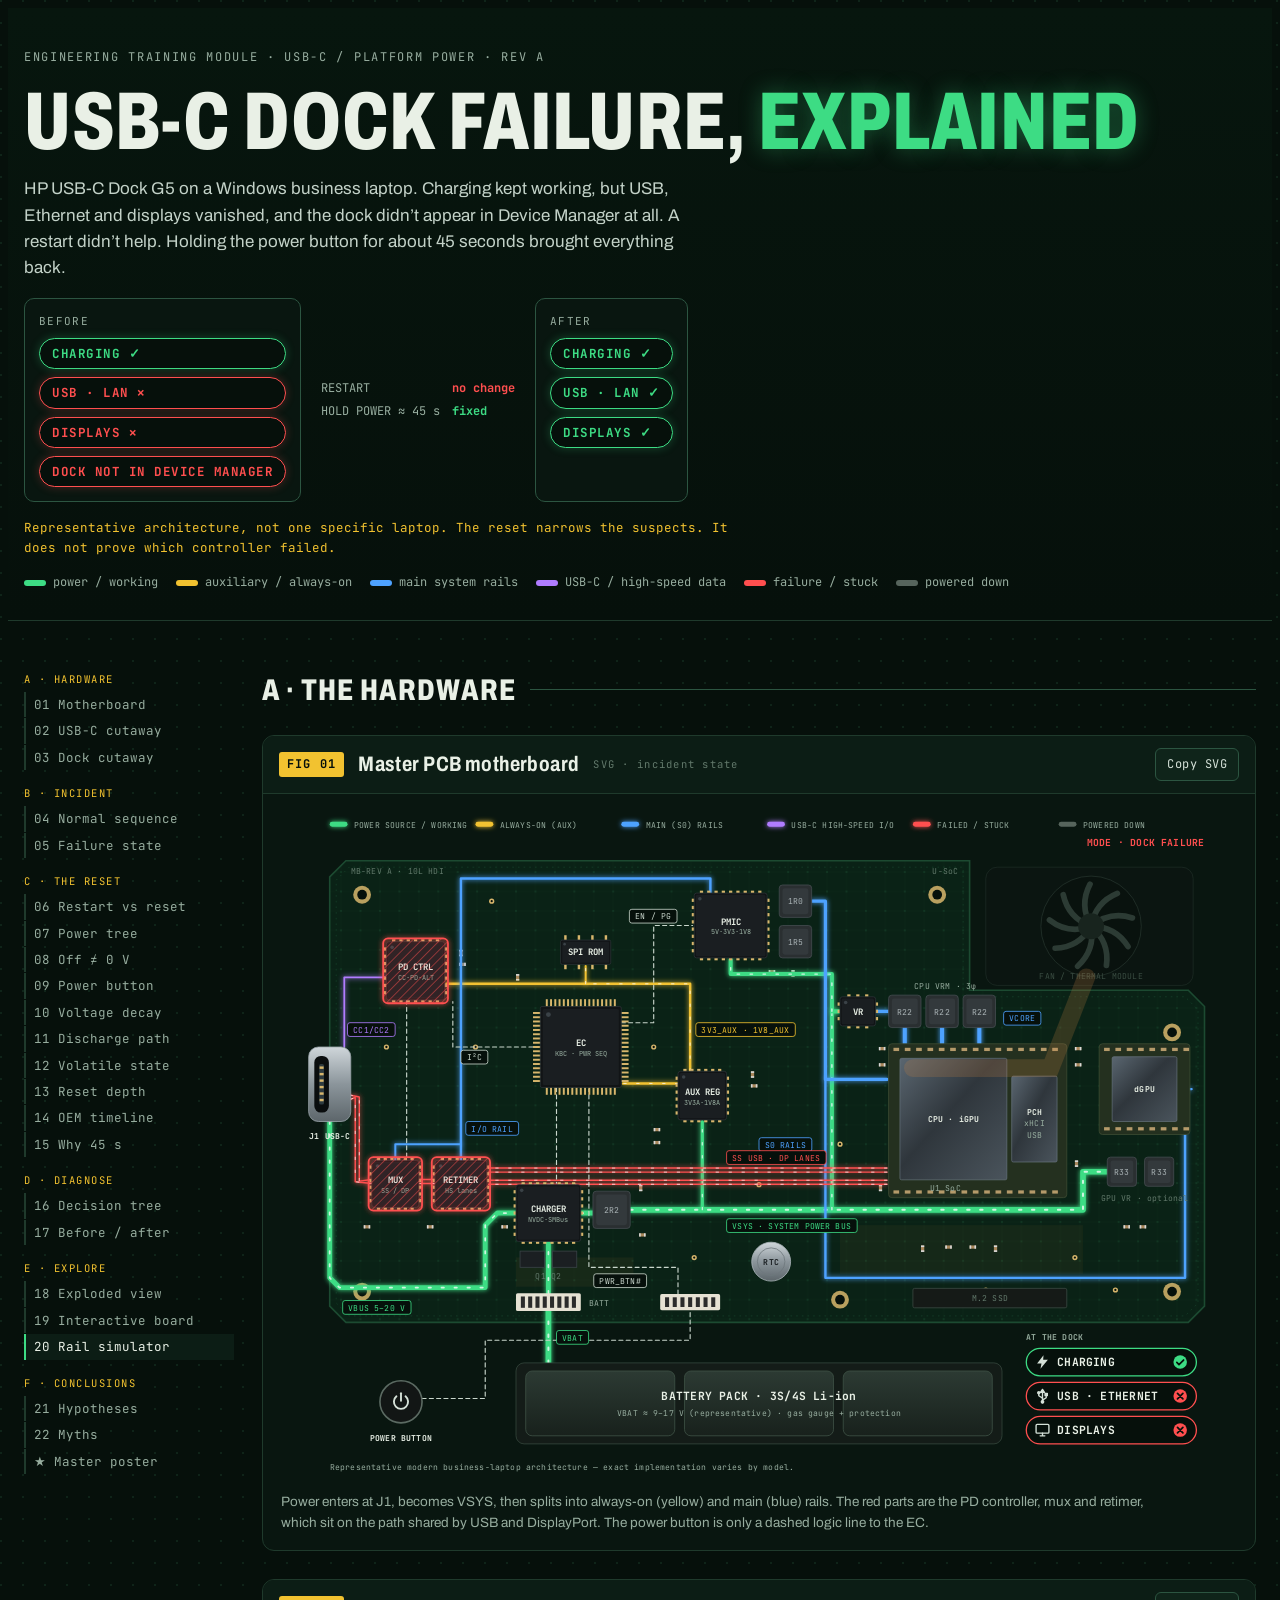
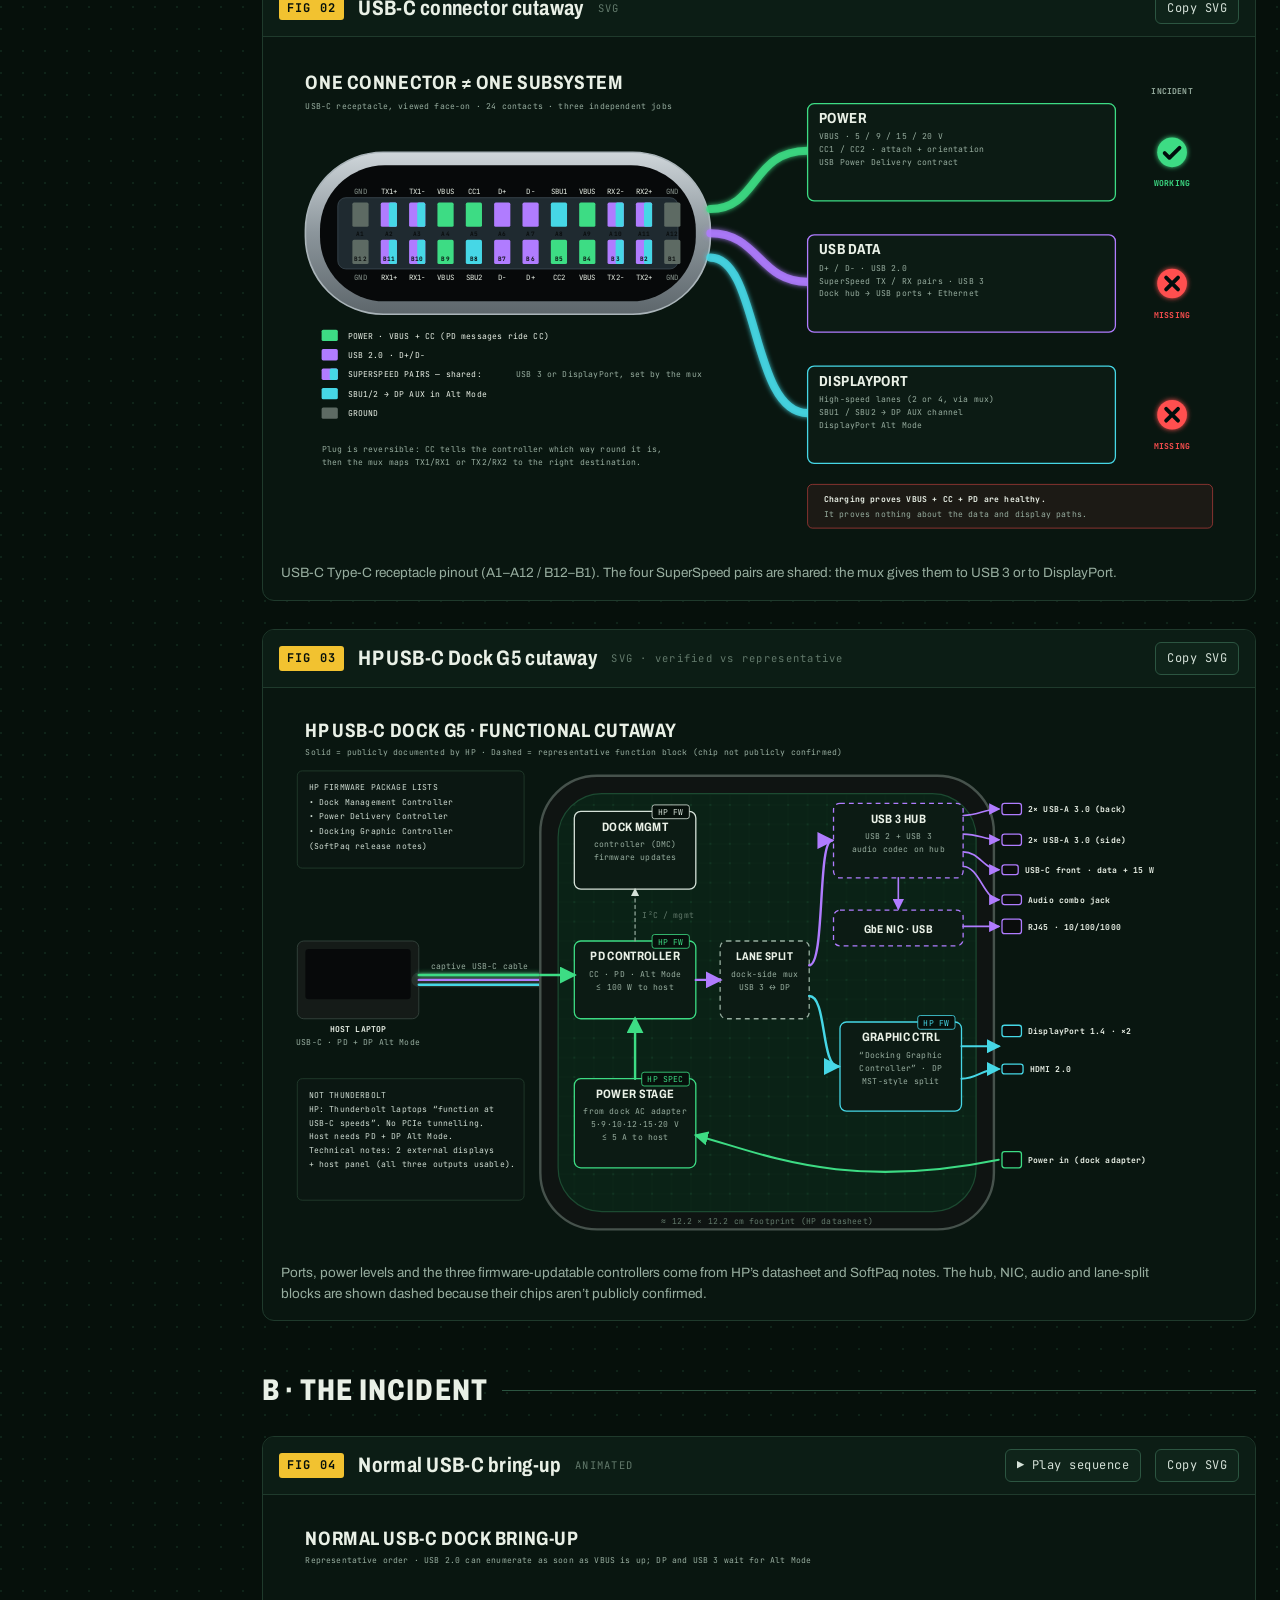
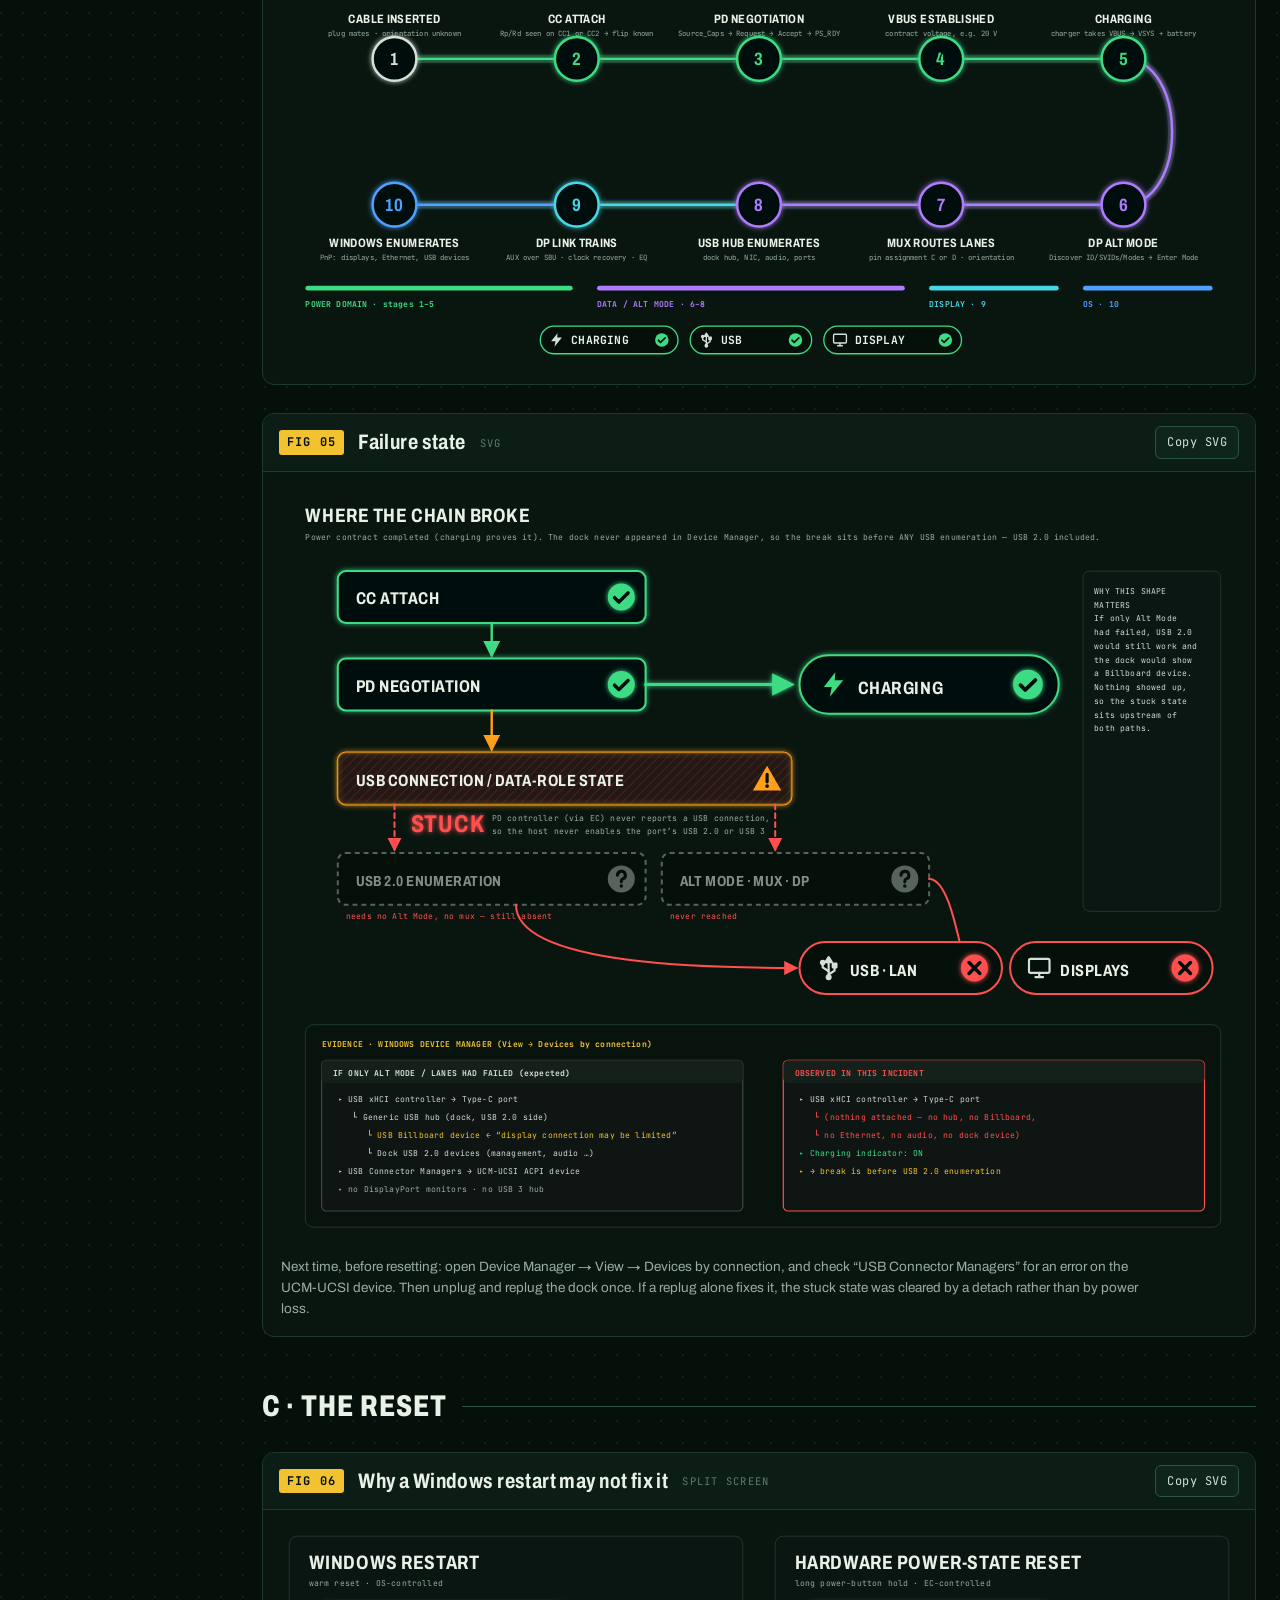
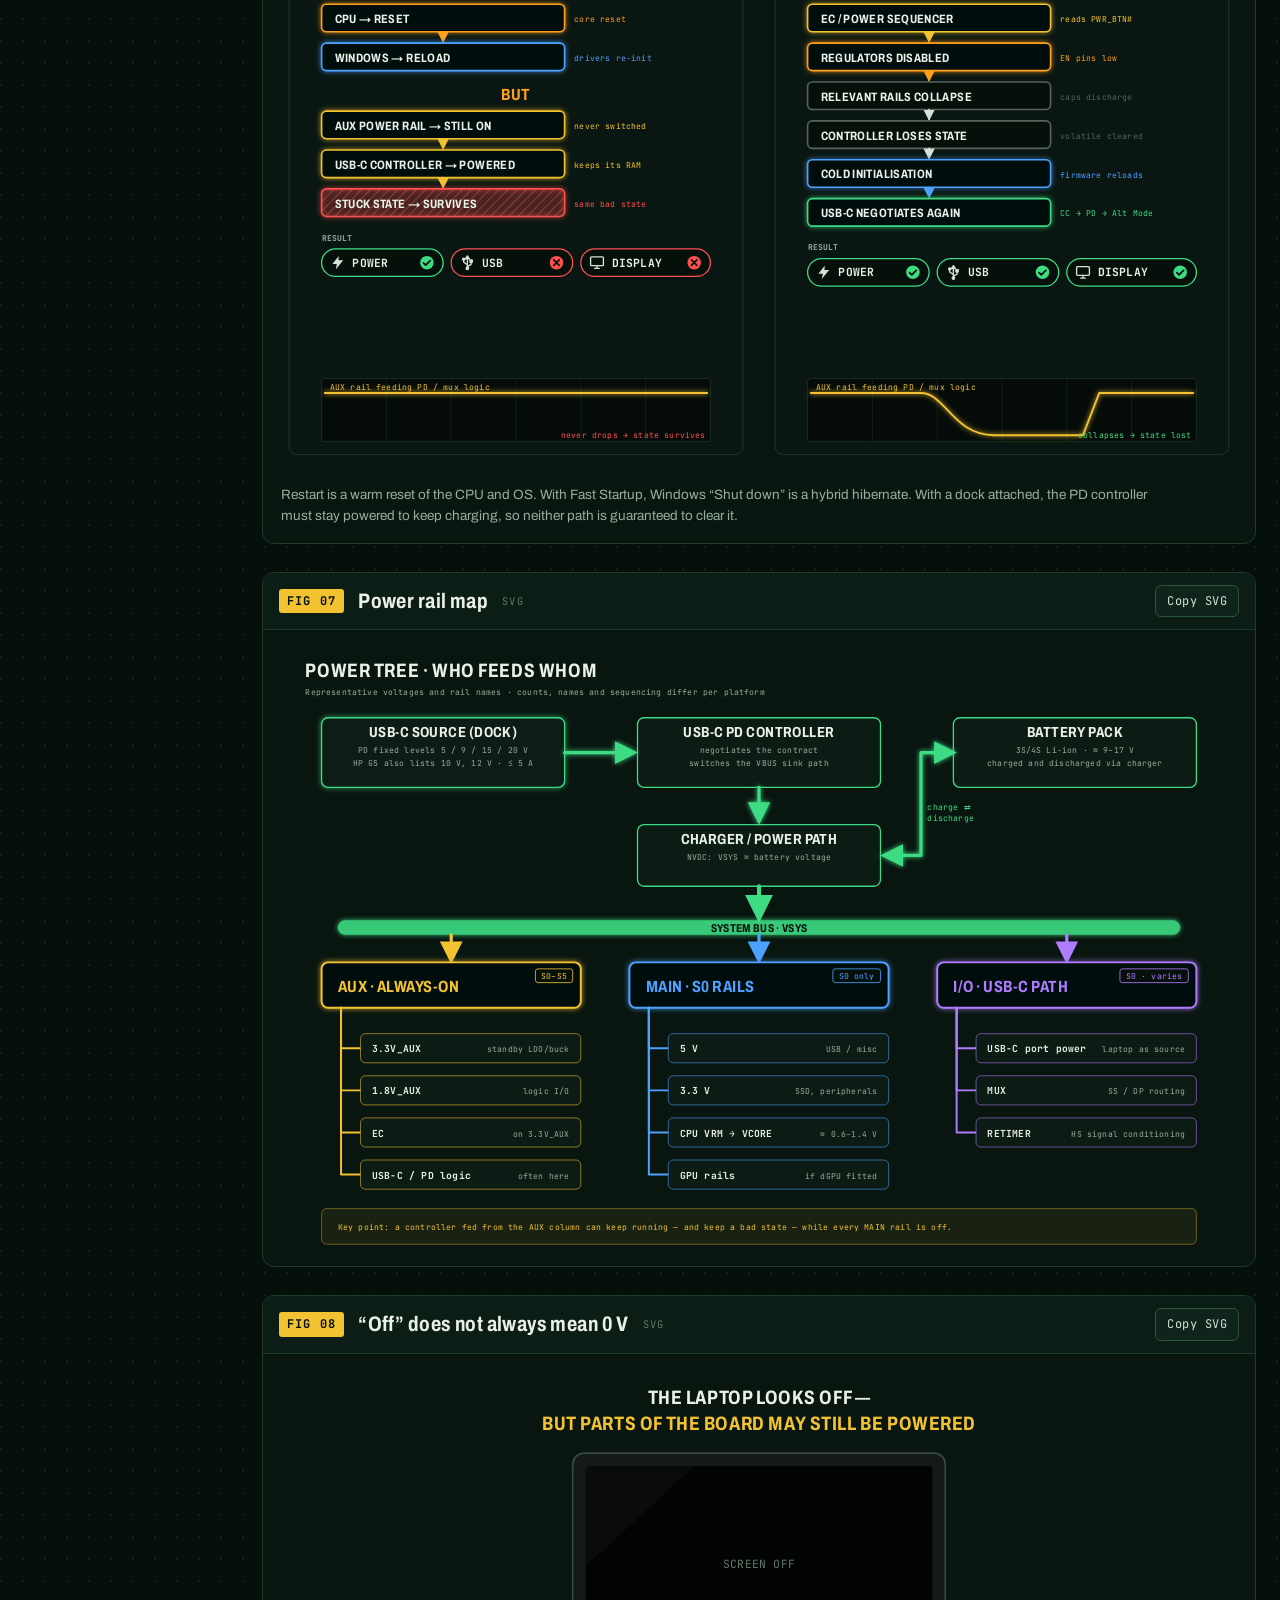
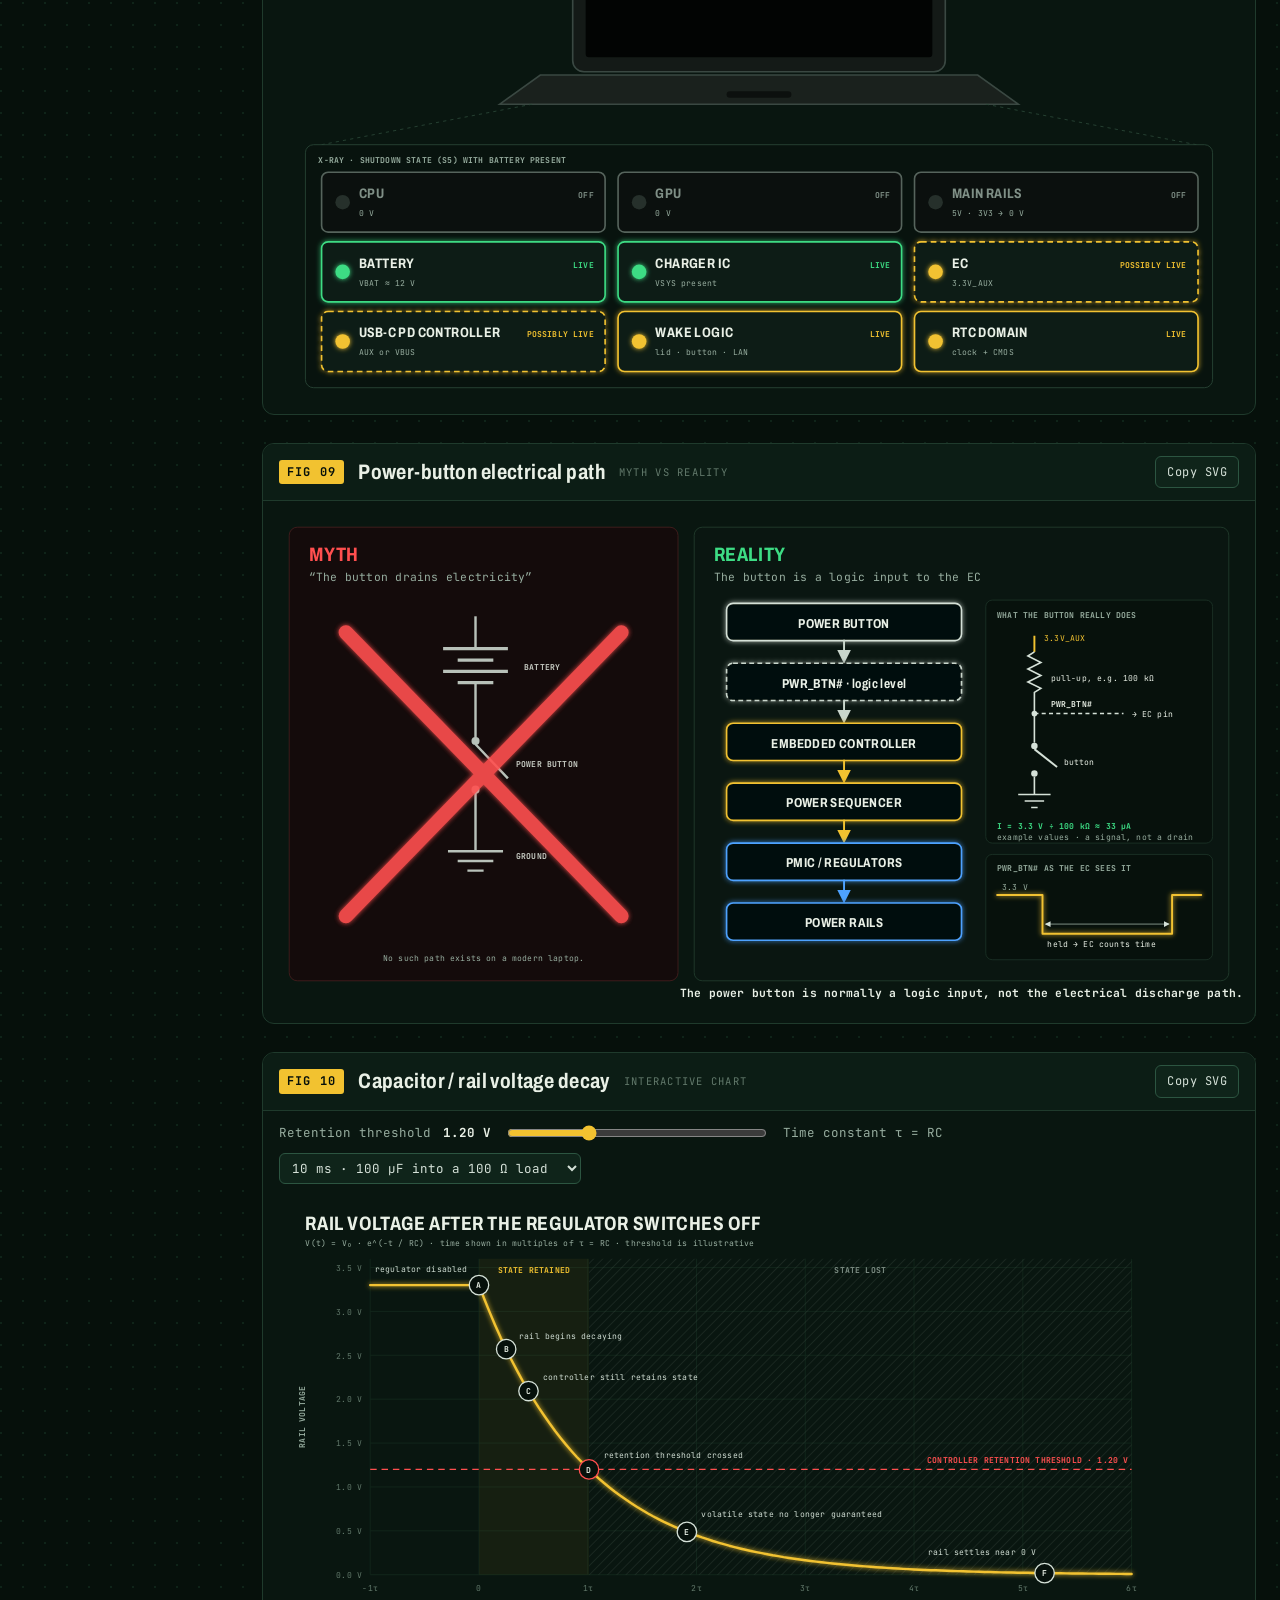
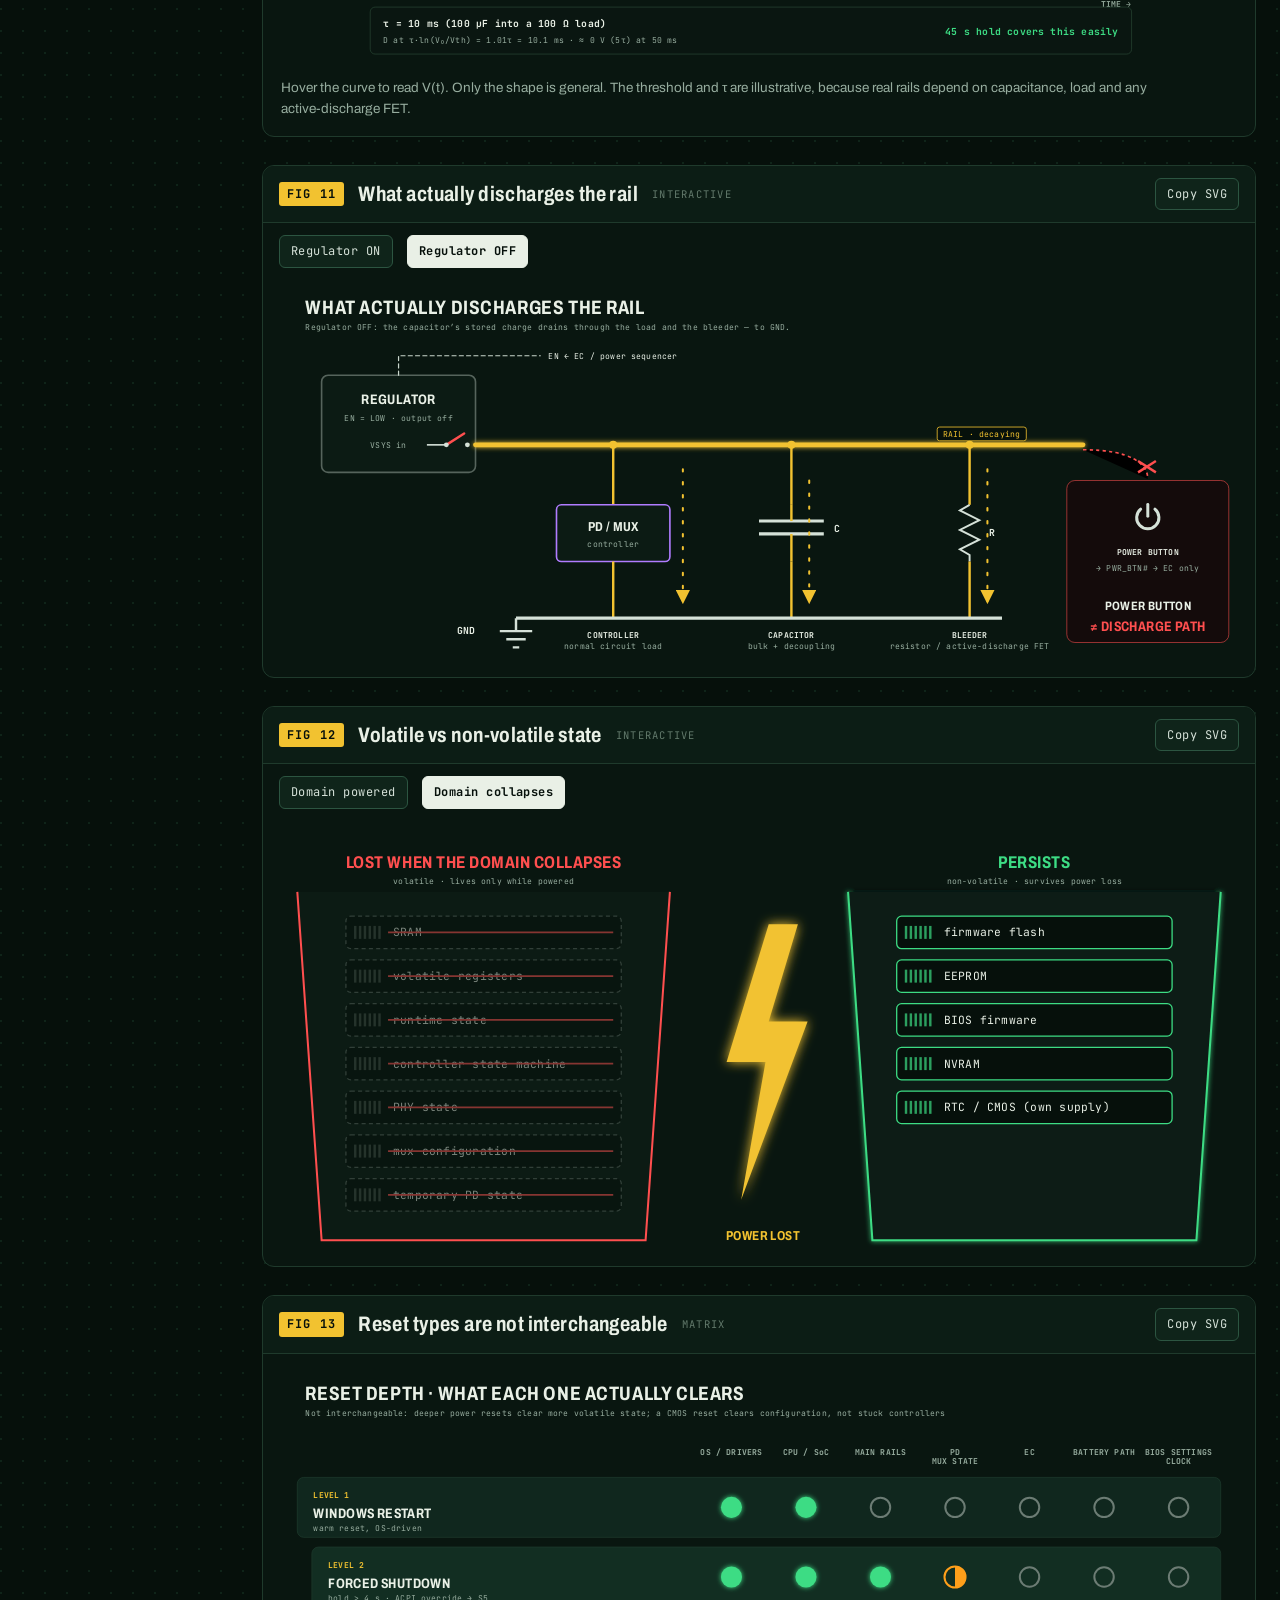
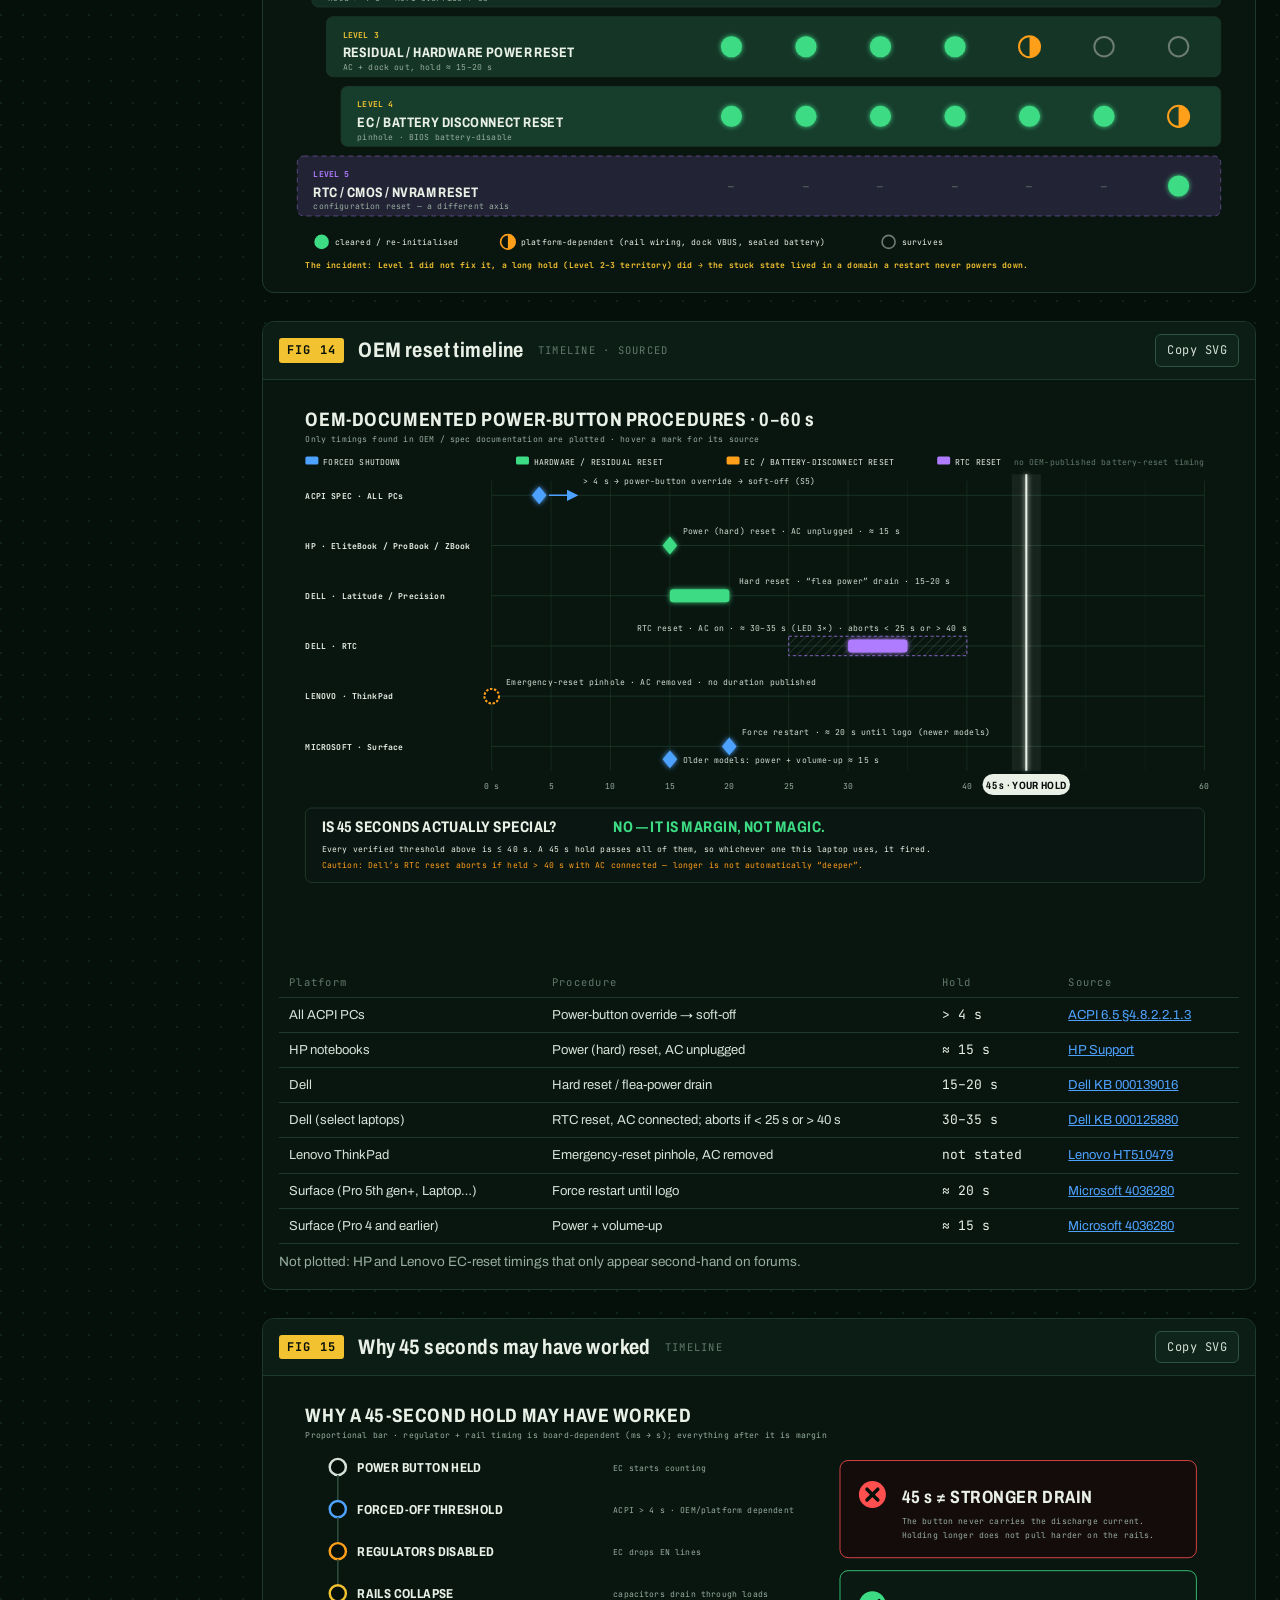
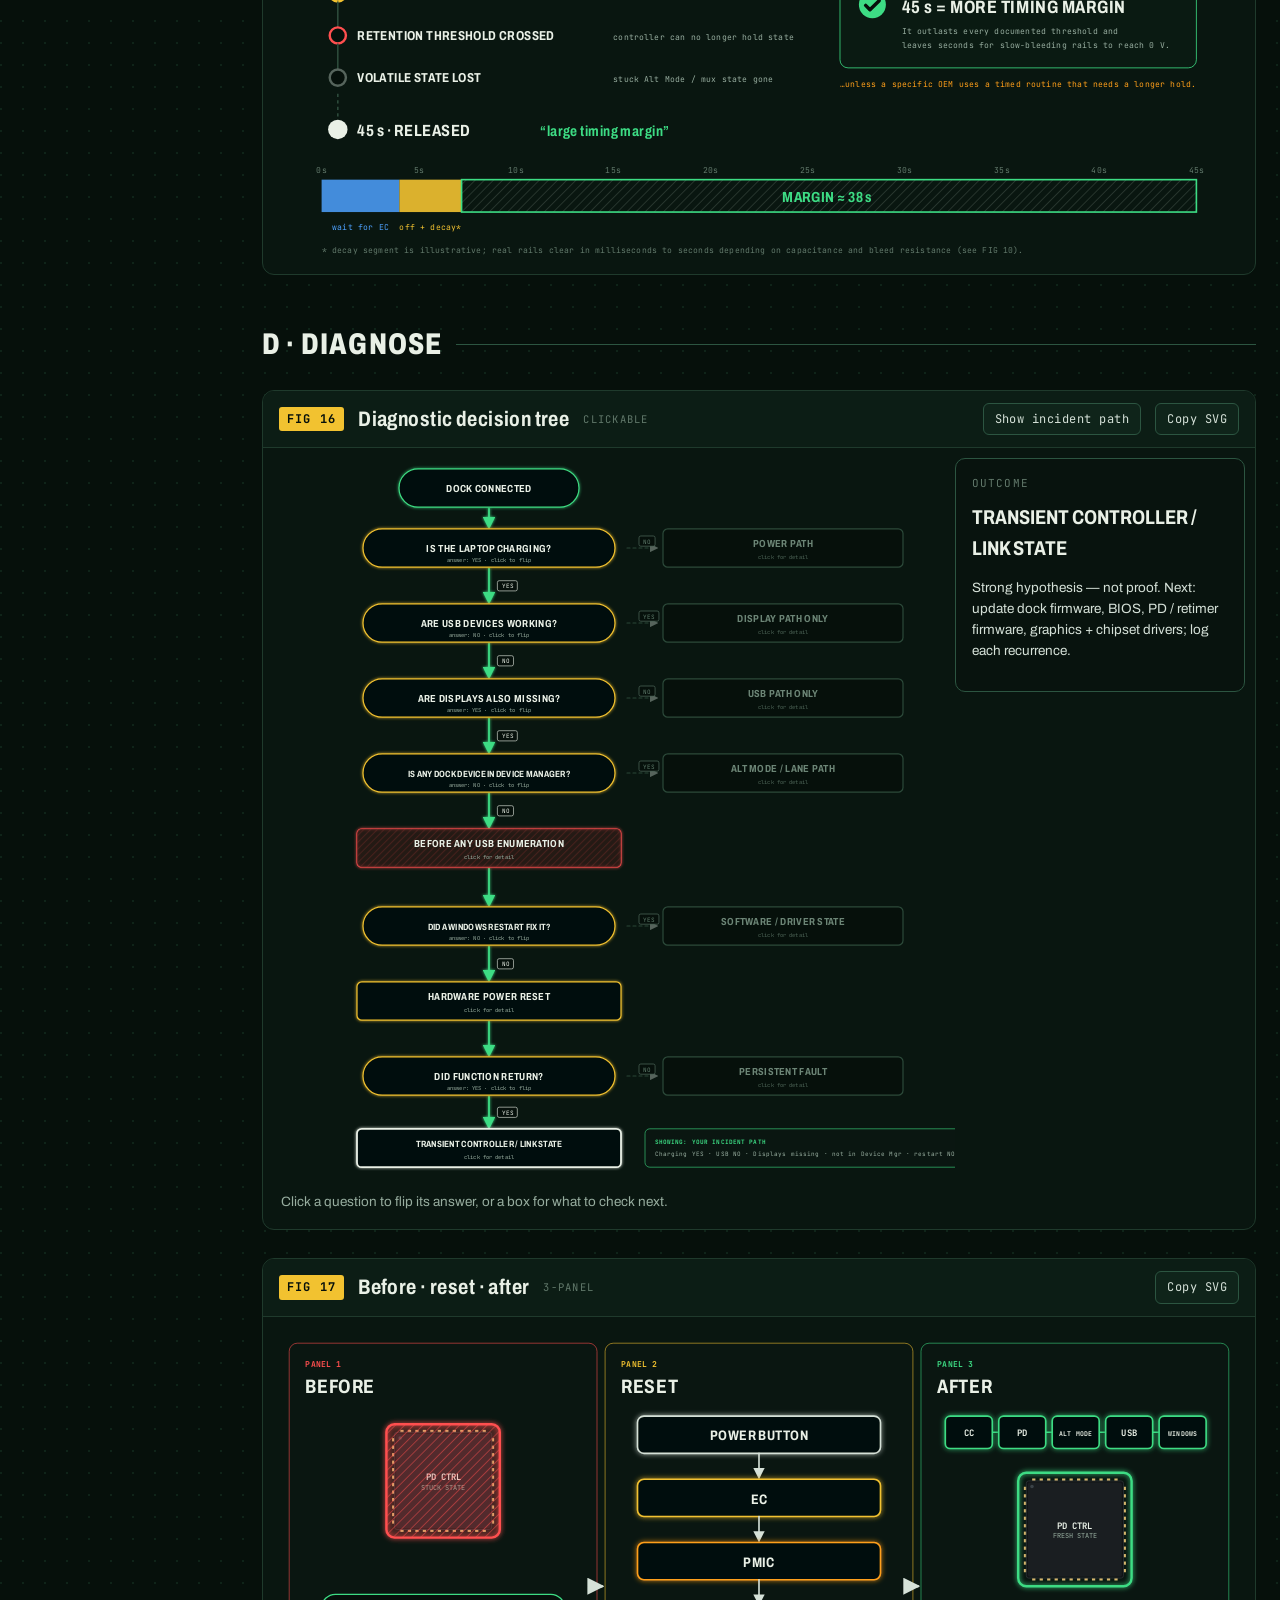
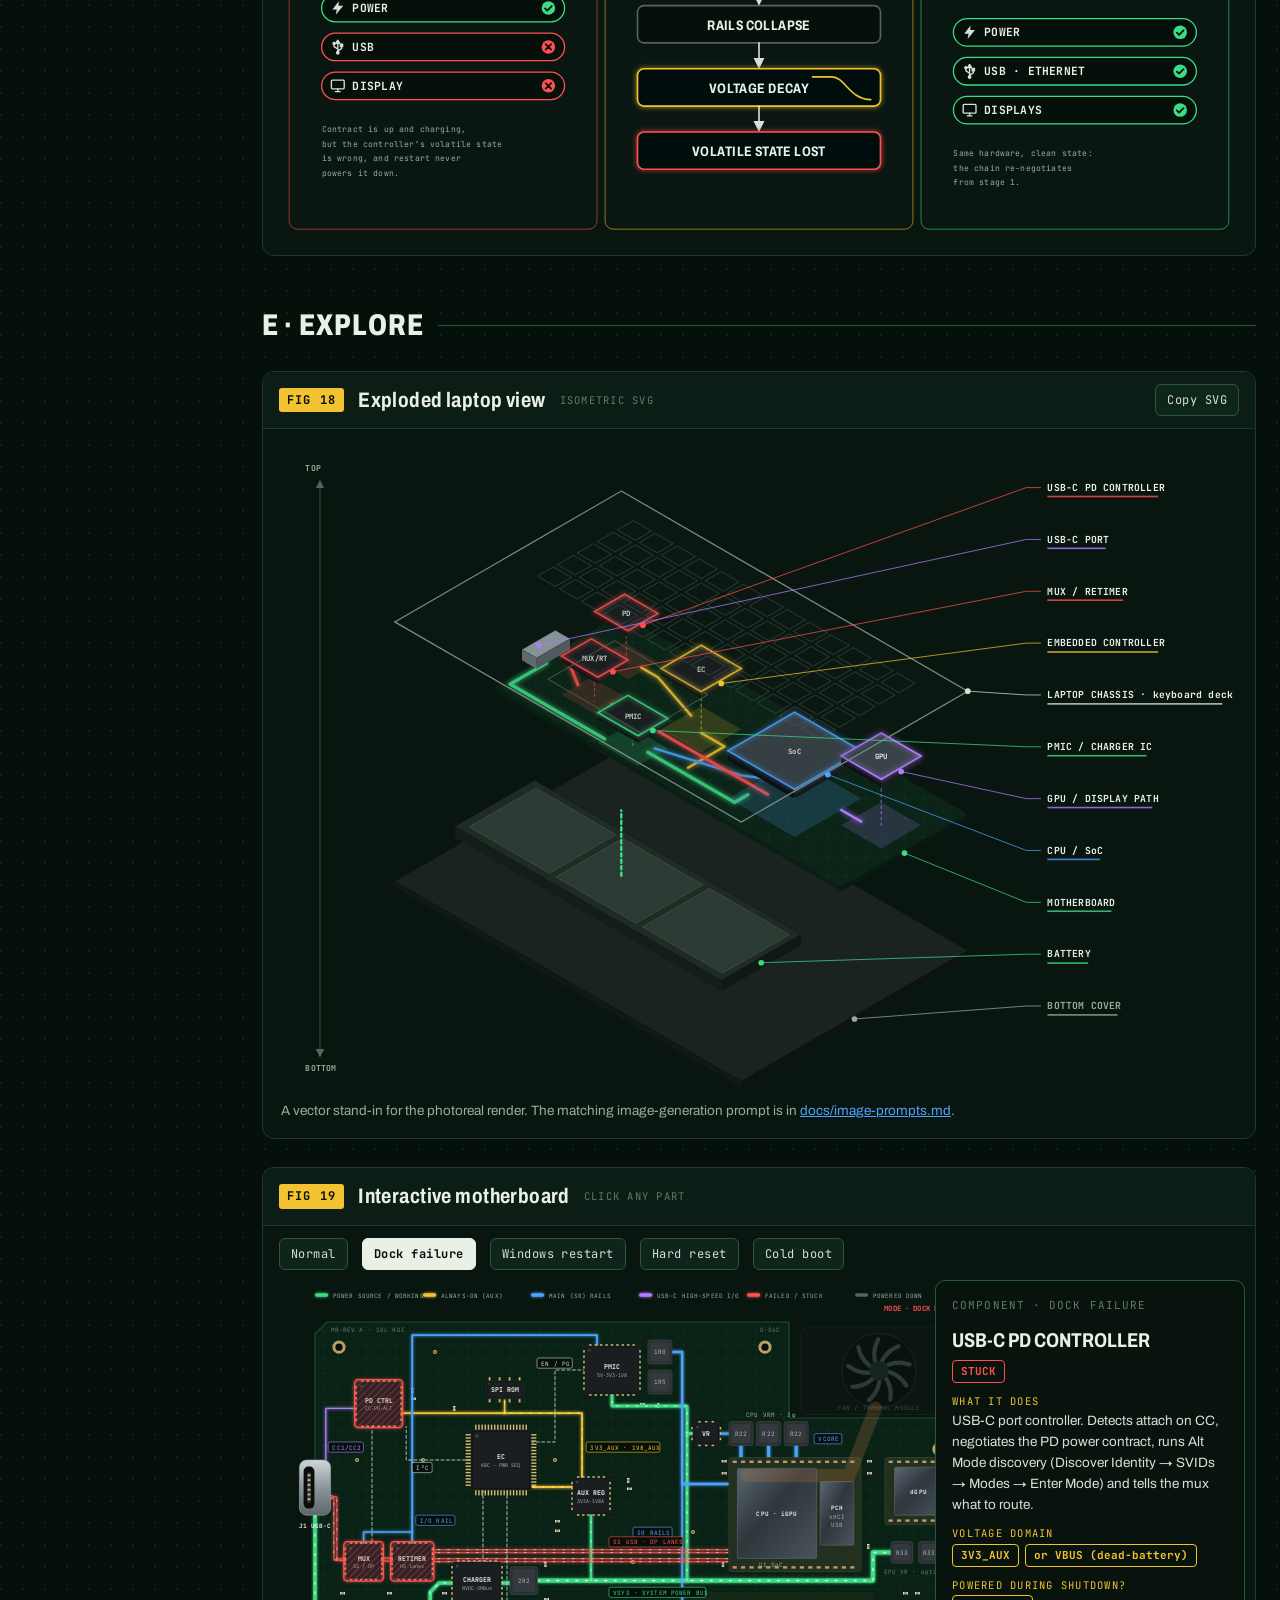
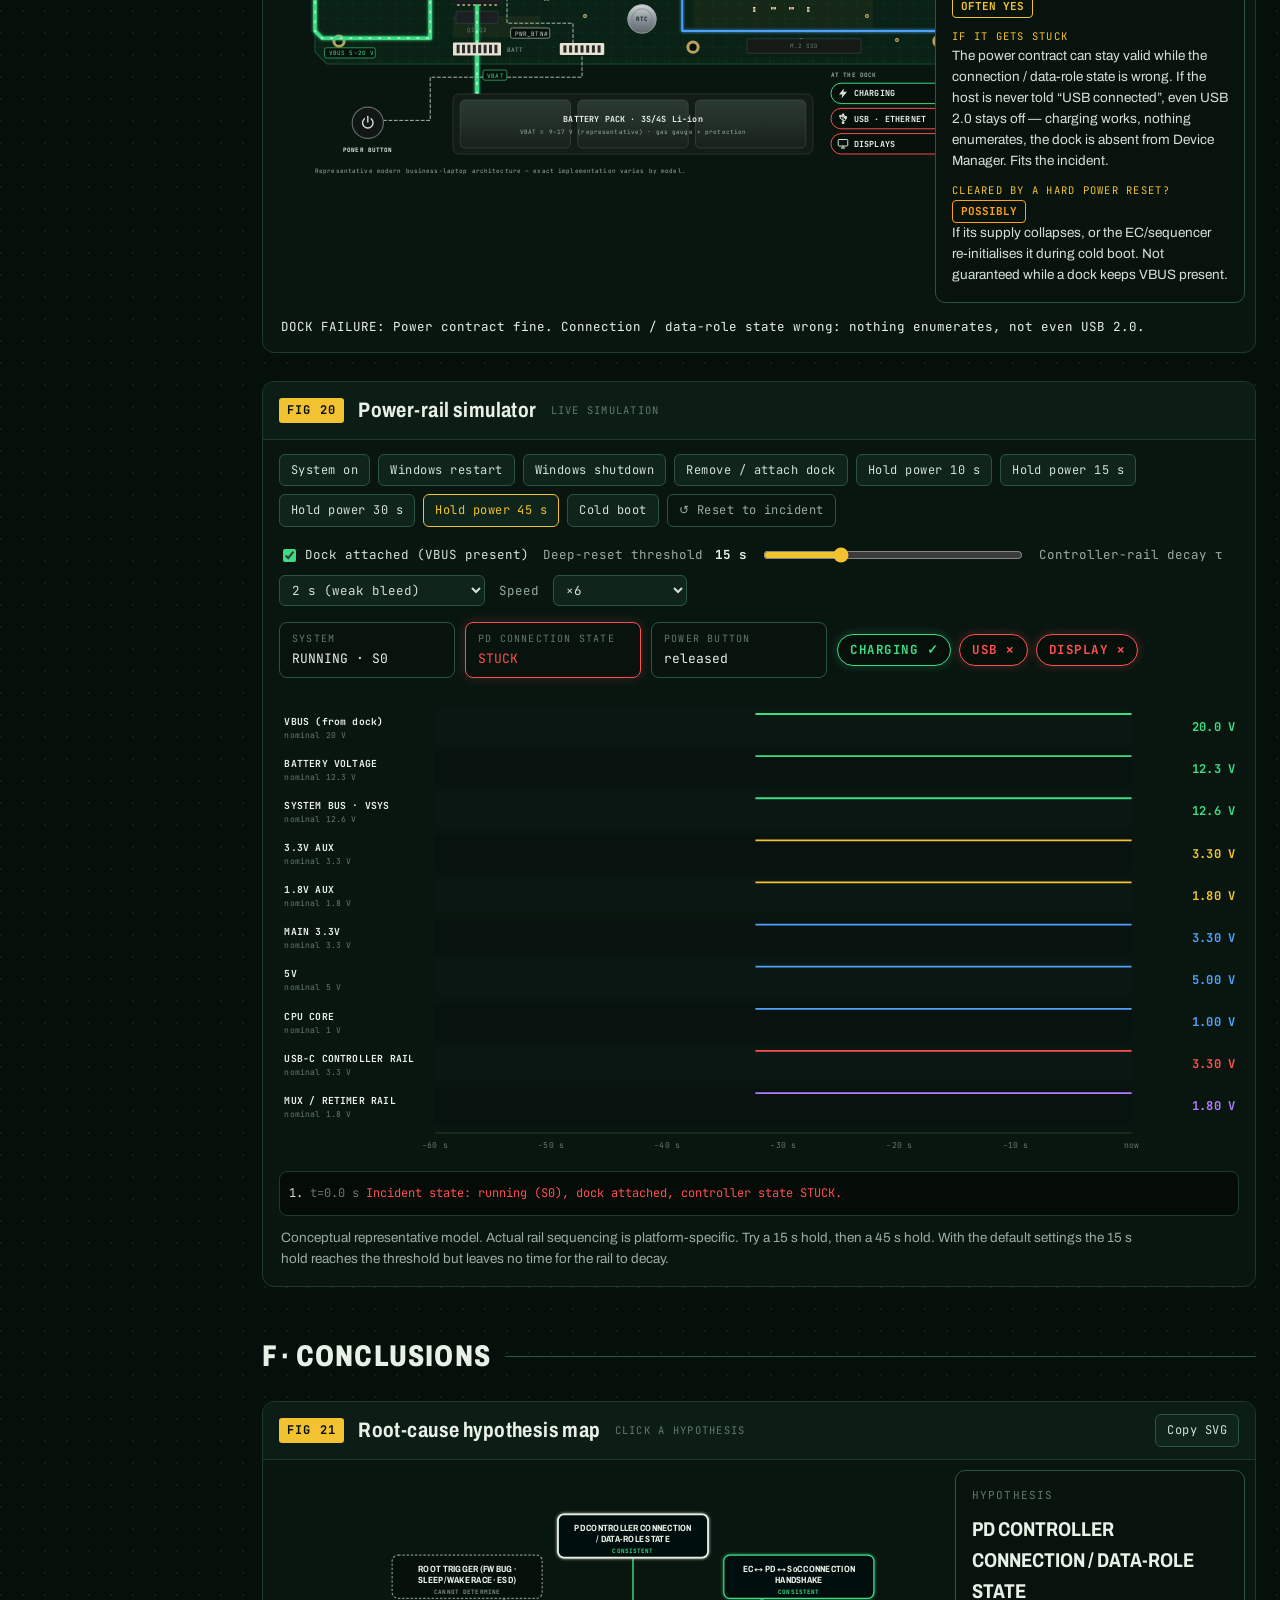
==== index.html @ d422c636 "Add USB-C dock failure interactive training module Self-contained HTML/SVG explainer for an HP USB-C" ====
<!doctype html>
<html lang="en">
<head>
<meta charset="utf-8">
<meta name="viewport" content="width=device-width, initial-scale=1, viewport-fit=cover">
<title>USB-C Dock Failure Explained</title>
<meta name="claude:viewport-fit-sides" content="cover">
<meta name="description" content="Interactive engineering training module: why a USB-C dock kept charging but lost USB and displays, and why a long power-button hold fixed it.">
<link rel="preconnect" href="https://fonts.googleapis.com">
<link rel="stylesheet" href="https://fonts.googleapis.com/css2?family=Archivo:wdth,wght@62..125,400..800&family=JetBrains+Mono:wght@400;700&display=swap">
<style>
/* Layout concept: a single dark "solder-mask" sheet — sticky figure index on the left,
   each figure framed like a drawing sheet with a title block. Deliberately single-theme (dark PCB). */
:root {
  color-scheme: dark;
  --bg: #06100b; --sheet: #091610; --sheet-2: #0c1d15; --line: #1f3a2c; --line-2: #2c5541;
  --ink: #d5e1d8; --ink-2: #97ad9f; --ink-3: #62796b; --silk: #e9f0e6;
  --pwr: #3ddc84; --aux: #f2c230; --main: #4ea2ff; --io: #b07cff; --fail: #ff4f4f; --off: #56645c; --warn: #ff9f1a;
  --f-head: 'Archivo', 'Arial Narrow', 'Helvetica Neue', Arial, sans-serif;
  --f-body: 'Archivo', 'Helvetica Neue', Arial, sans-serif;
  --f-mono: 'JetBrains Mono', ui-monospace, 'SFMono-Regular', Menlo, Consolas, monospace;
}
html { scroll-behavior: smooth; }
@media (prefers-reduced-motion: reduce) { html { scroll-behavior: auto; } }
body {
  background: var(--bg); color: var(--ink); font-family: var(--f-body); font-size: 15px; line-height: 1.55;
  background-image: radial-gradient(circle at 1px 1px, #0f2419 1px, transparent 1.2px); background-size: 22px 22px;
}
.wrap { max-width: 1480px; margin: 0 auto; padding-left: max(16px, env(safe-area-inset-left, 0px)); padding-right: max(16px, env(safe-area-inset-right, 0px)); }
a { color: var(--main); }
code { font-family: var(--f-mono); font-size: .9em; color: var(--silk); background: #0f241a; padding: 1px 5px; border-radius: 3px; }

/* hero */
.hero { border-bottom: 1px solid var(--line); background: linear-gradient(180deg, #07160e, var(--bg)); }
.hero .wrap { padding-block: 40px 28px; display: grid; gap: 16px; }
.eyebrow { font-family: var(--f-mono); font-size: 12px; letter-spacing: .14em; color: var(--ink-2); }
h1 { margin: 0; font-family: var(--f-head); font-stretch: 72%; font-weight: 800; font-size: clamp(38px, 6.4vw, 84px); line-height: .95; letter-spacing: .01em; color: var(--silk); text-transform: uppercase; text-wrap: balance; }
h1 span { color: var(--pwr); text-shadow: 0 0 22px rgba(61, 220, 132, .35); }
.lede { margin: 0; max-width: 68ch; font-size: 17px; color: #c3d2c8; }
.caveat { margin: 0; font-family: var(--f-mono); font-size: 12.5px; color: var(--aux); max-width: 90ch; }
.incident { display: flex; flex-wrap: wrap; align-items: stretch; gap: 14px; }
.inc-col { display: flex; flex-direction: column; gap: 8px; padding: 14px; border: 1px solid var(--line-2); border-radius: 10px; background: var(--sheet); min-width: 0; }
.inc-label { font-family: var(--f-mono); font-size: 11px; letter-spacing: .12em; color: var(--ink-2); }
.inc-arrow { display: grid; grid-template-columns: auto auto; align-content: center; gap: 4px 12px; font-family: var(--f-mono); font-size: 12px; padding: 0 6px; }
.inc-arrow span { color: var(--ink-2); }
.bad-t { color: var(--fail); } .ok-t { color: var(--pwr); }
.pill { display: inline-flex; align-items: center; gap: 6px; font-family: var(--f-mono); font-size: 12.5px; font-weight: 700; letter-spacing: .04em; padding: 5px 12px; border-radius: 999px; border: 1.5px solid; background: var(--bg); white-space: nowrap; }
.pill.ok { color: var(--pwr); border-color: var(--pwr); box-shadow: 0 0 10px rgba(61, 220, 132, .25); }
.pill.bad { color: var(--fail); border-color: var(--fail); box-shadow: 0 0 10px rgba(255, 79, 79, .25); }
.pill.warn { color: var(--warn); border-color: var(--warn); }
.pill.off { color: #8a998f; border-color: var(--off); }
.legend { display: flex; flex-wrap: wrap; gap: 8px 18px; font-family: var(--f-mono); font-size: 12px; color: var(--ink-2); }
.legend i { display: inline-block; width: 22px; height: 6px; border-radius: 3px; margin-right: 7px; vertical-align: middle; }

/* layout */
.layout { display: grid; grid-template-columns: 210px minmax(0, 1fr); gap: 28px; padding-block: 28px; }
.toc { position: sticky; top: env(safe-area-inset-top, 0px); align-self: start; max-height: 100vh; overflow-y: auto; padding-block: 8px; display: flex; flex-direction: column; gap: 1px; font-family: var(--f-mono); font-size: 12.5px; }
.toc-h { margin-top: 14px; margin-bottom: 4px; font-size: 10.5px; letter-spacing: .14em; color: var(--aux); }
.toc a { color: var(--ink-2); text-decoration: none; padding: 3px 8px; border-left: 2px solid var(--line); }
.toc a:hover, .toc a:focus-visible { color: var(--silk); border-left-color: var(--pwr); outline: none; }
.toc a.active { color: var(--silk); border-left-color: var(--pwr); background: #0c1d15; }
main { display: flex; flex-direction: column; gap: 28px; min-width: 0; }
.part { margin: 18px 0 -6px; font-family: var(--f-head); font-stretch: 75%; font-weight: 800; font-size: 30px; letter-spacing: .04em; text-transform: uppercase; color: var(--silk); display: flex; align-items: center; gap: 14px; }
.part::after { content: ""; flex: 1; height: 1px; background: var(--line-2); }

/* figure sheet */
.fig { border: 1px solid var(--line); border-radius: 12px; background: var(--sheet); overflow: hidden; scroll-margin-top: 12px; }
.fig-head { display: flex; flex-wrap: wrap; align-items: center; gap: 8px 14px; padding: 12px 16px; background: var(--sheet-2); border-bottom: 1px solid var(--line); }
.fig-no { font-family: var(--f-mono); font-weight: 700; font-size: 12px; letter-spacing: .1em; color: var(--bg); background: var(--aux); padding: 3px 8px; border-radius: 3px; }
.fig-head h3 { margin: 0; font-family: var(--f-head); font-stretch: 80%; font-weight: 700; font-size: 21px; letter-spacing: .02em; color: var(--silk); text-wrap: balance; }
.kind { font-family: var(--f-mono); font-size: 10.5px; letter-spacing: .12em; color: var(--ink-3); margin-right: auto; }
.viz { overflow-x: auto; padding: 10px; }
.fig-svg { display: block; width: 100%; height: auto; min-width: 720px; }
.poster .fig-svg { min-width: 900px; }
.cap { margin: 0; padding: 4px 18px 16px; max-width: 110ch; font-size: 13.5px; color: var(--ink-2); }
.foot { padding-block: 10px 40px; color: var(--ink-3); font-size: 12.5px; font-family: var(--f-mono); }

/* controls */
button { font: inherit; }
.fig-head button, .controls button, .sim-btns button {
  font-family: var(--f-mono); font-size: 12px; letter-spacing: .04em; color: var(--ink); background: #0f241a; border: 1px solid var(--line-2);
  border-radius: 6px; padding: 6px 11px; cursor: pointer;
}
.fig-head button:hover, .controls button:hover, .sim-btns button:hover { border-color: var(--pwr); color: var(--silk); }
button:focus-visible, select:focus-visible, input:focus-visible { outline: 2px solid var(--silk); outline-offset: 2px; }
.controls { display: flex; flex-wrap: wrap; align-items: center; gap: 10px 14px; padding: 12px 16px 0; font-family: var(--f-mono); font-size: 12.5px; color: var(--ink-2); }
.controls output { color: var(--silk); font-weight: 700; margin-left: 4px; font-variant-numeric: tabular-nums; }
.controls input[type=range] { width: min(260px, 100%); accent-color: var(--aux); }
.controls select { font-family: var(--f-mono); font-size: 12.5px; background: #0f241a; color: var(--ink); border: 1px solid var(--line-2); border-radius: 6px; padding: 5px 8px; }
.seg button.on { background: var(--silk); color: var(--bg); border-color: var(--silk); font-weight: 700; }
.chk { display: inline-flex; gap: 6px; align-items: center; color: var(--ink); }
.chk input { accent-color: var(--pwr); }

/* split figure + info panel */
.split { display: grid; grid-template-columns: minmax(0, 1fr) 300px; align-items: start; }
.split.wide { grid-template-columns: minmax(0, 1fr) 320px; }
.info { margin: 10px 10px 10px 0; padding: 16px; border: 1px solid var(--line-2); border-radius: 10px; background: #08130e; font-size: 13.5px; min-width: 0; }
.info h4 { margin: 0 0 4px; font-family: var(--f-head); font-stretch: 80%; font-size: 20px; color: var(--silk); }
.info .sub { font-family: var(--f-mono); font-size: 11px; letter-spacing: .1em; color: var(--ink-3); margin-bottom: 10px; }
.info dl { margin: 0; display: grid; gap: 10px; }
.info dt { font-family: var(--f-mono); font-size: 10.5px; letter-spacing: .12em; color: var(--aux); }
.info dd { margin: 2px 0 0; color: var(--ink); }
.info ul { margin: 4px 0 0; padding-left: 18px; }
.info .chipline { display: flex; flex-wrap: wrap; gap: 6px; }
.chip { display: inline-block; font-family: var(--f-mono); font-size: 11px; font-weight: 700; padding: 2px 8px; border-radius: 4px; border: 1px solid currentColor; }
.chip.pwr { color: var(--pwr); } .chip.aux { color: var(--aux); } .chip.off { color: #8a998f; } .chip.warn { color: var(--warn); } .chip.fail { color: var(--fail); } .chip.main { color: var(--main); }
.mode-note { color: var(--silk); font-family: var(--f-mono); font-size: 12.5px; }

/* sources table */
.srcs { padding: 0 16px 6px; overflow-x: auto; }
.srcs table { width: 100%; border-collapse: collapse; font-size: 13px; min-width: 620px; }
.srcs th, .srcs td { text-align: left; padding: 7px 10px; border-bottom: 1px solid var(--line); }
.srcs th { font-family: var(--f-mono); font-size: 10.5px; letter-spacing: .12em; color: var(--ink-3); font-weight: 400; }
.srcs td.num { font-family: var(--f-mono); font-variant-numeric: tabular-nums; color: var(--silk); white-space: nowrap; }
.srcs .cap { padding: 8px 0 10px; }

/* simulator */
.sim { display: grid; gap: 6px; }
.sim-btns { display: flex; flex-wrap: wrap; gap: 8px; padding: 14px 16px 0; }
.sim-btns .hot { border-color: var(--aux); color: var(--aux); }
.sim-btns .ghost { background: transparent; color: var(--ink-2); }
.sim-status { display: flex; flex-wrap: wrap; gap: 10px; padding: 10px 16px 0; align-items: stretch; }
.sim-chip { display: flex; flex-direction: column; gap: 2px; padding: 8px 12px; border: 1px solid var(--line-2); border-radius: 8px; background: #08130e; font-family: var(--f-mono); font-size: 13px; color: var(--silk); min-width: 150px; }
.sim-chip b { font-size: 10px; letter-spacing: .12em; color: var(--ink-3); font-weight: 400; }
.sim-chip.fail { border-color: var(--fail); color: var(--fail); box-shadow: 0 0 12px rgba(255, 79, 79, .2); }
.sim-chip.pwr { border-color: var(--pwr); color: var(--pwr); }
.sim-chip.warn { border-color: var(--warn); color: var(--warn); }
.sim-chip.off { color: #a6b4ab; }
.sim-pills { display: flex; flex-wrap: wrap; gap: 8px; align-items: center; }
.sim-svg { min-width: 760px; }
.sim-log { margin: 0 16px 8px; padding: 10px 14px 10px 30px; max-height: 210px; overflow-y: auto; border: 1px solid var(--line); border-radius: 8px; background: #050c08; font-family: var(--f-mono); font-size: 12px; color: var(--ink); }
.sim-log li { padding: 2px 0; }
.sim-t { color: var(--ink-3); font-variant-numeric: tabular-nums; }
.sim-log .ok { color: var(--pwr); } .sim-log .fail { color: var(--fail); } .sim-log .warn { color: var(--warn); } .sim-log .aux { color: var(--aux); }

/* myth cards */
.cards { display: grid; grid-template-columns: repeat(auto-fit, minmax(260px, 1fr)); gap: 14px; padding: 16px; }
.card { position: relative; min-height: 230px; perspective: 1200px; cursor: pointer; border: none; background: none; padding: 0; text-align: left; color: inherit; }
.card-in { position: absolute; inset: 0; transition: transform .6s; transform-style: preserve-3d; }
.card.flipped .card-in { transform: rotateY(180deg); }
.face { position: absolute; inset: 0; backface-visibility: hidden; border-radius: 10px; padding: 18px; display: flex; flex-direction: column; gap: 10px; }
.face.front { background: repeating-linear-gradient(45deg, #1a0b0b, #1a0b0b 10px, #150909 10px, #150909 20px); border: 1.5px solid var(--fail); }
.face.back { background: #0a1a12; border: 1.5px solid var(--pwr); transform: rotateY(180deg); }
.face .lbl { font-family: var(--f-mono); font-size: 11px; letter-spacing: .14em; font-weight: 700; }
.face.front .lbl { color: var(--fail); } .face.back .lbl { color: var(--pwr); }
.face q, .face p { margin: 0; font-family: var(--f-head); font-stretch: 85%; font-size: 20px; line-height: 1.25; color: var(--silk); }
.face small { margin-top: auto; font-family: var(--f-mono); font-size: 11.5px; color: var(--ink-2); line-height: 1.45; }
@media (prefers-reduced-motion: reduce) { .card-in { transition: none; } }

/* tooltip */
.tooltip { position: fixed; z-index: 20; max-width: 320px; padding: 8px 10px; border-radius: 6px; background: #020604; border: 1px solid var(--line-2); font-family: var(--f-mono); font-size: 12px; color: var(--silk); pointer-events: none; }

/* responsive */
@media (max-width: 1100px) {
  .split, .split.wide { grid-template-columns: minmax(0, 1fr); }
  .info { margin: 0 10px 10px; }
}
@media (max-width: 860px) {
  .layout { grid-template-columns: minmax(0, 1fr); }
  .toc { position: static; max-height: none; flex-direction: row; flex-wrap: nowrap; overflow-x: auto; gap: 6px; padding-bottom: 6px; }
  .toc-h { display: none; }
  .toc a { white-space: nowrap; border: 1px solid var(--line); border-radius: 999px; }
  .inc-arrow { grid-template-columns: auto auto; }
}

</style>
</head>
<body>
<header class="hero">
  <div class="wrap">
    <div class="eyebrow">ENGINEERING TRAINING MODULE · USB-C / PLATFORM POWER · REV A</div>
    <h1>USB-C Dock Failure, <span>Explained</span></h1>
    <p class="lede">HP USB-C Dock G5 on a Windows business laptop. Charging kept working, but USB, Ethernet and displays vanished, and the dock didn’t appear in Device Manager at all. A restart didn’t help. Holding the power button for about 45 seconds brought everything back.</p>
    <div class="incident" aria-label="Incident summary">
      <div class="inc-col">
        <div class="inc-label">BEFORE</div>
        <span class="pill ok">CHARGING ✓</span><span class="pill bad">USB · LAN ✕</span><span class="pill bad">DISPLAYS ✕</span><span class="pill bad">DOCK NOT IN DEVICE MANAGER</span>
      </div>
      <div class="inc-arrow"><span>RESTART</span><b class="bad-t">no change</b><span>HOLD POWER ≈ 45 s</span><b class="ok-t">fixed</b></div>
      <div class="inc-col">
        <div class="inc-label">AFTER</div>
        <span class="pill ok">CHARGING ✓</span><span class="pill ok">USB · LAN ✓</span><span class="pill ok">DISPLAYS ✓</span>
      </div>
    </div>
    <p class="caveat">Representative architecture, not one specific laptop. The reset narrows the suspects. It does not prove which controller failed.</p>
    <div class="legend" aria-label="Colour code">
      <span><i style="background:var(--pwr)"></i>power / working</span>
      <span><i style="background:var(--aux)"></i>auxiliary / always-on</span>
      <span><i style="background:var(--main)"></i>main system rails</span>
      <span><i style="background:var(--io)"></i>USB-C / high-speed data</span>
      <span><i style="background:var(--fail)"></i>failure / stuck</span>
      <span><i style="background:var(--off)"></i>powered down</span>
    </div>
  </div>
</header>

<div class="layout wrap">
  <nav class="toc" aria-label="Figures">
    <div class="toc-h">A · HARDWARE</div>
    <a href="#f01">01 Motherboard</a><a href="#f02">02 USB-C cutaway</a><a href="#f03">03 Dock cutaway</a>
    <div class="toc-h">B · INCIDENT</div>
    <a href="#f04">04 Normal sequence</a><a href="#f05">05 Failure state</a>
    <div class="toc-h">C · THE RESET</div>
    <a href="#f06">06 Restart vs reset</a><a href="#f07">07 Power tree</a><a href="#f08">08 Off ≠ 0 V</a><a href="#f09">09 Power button</a><a href="#f10">10 Voltage decay</a><a href="#f11">11 Discharge path</a><a href="#f12">12 Volatile state</a><a href="#f13">13 Reset depth</a><a href="#f14">14 OEM timeline</a><a href="#f15">15 Why 45 s</a>
    <div class="toc-h">D · DIAGNOSE</div>
    <a href="#f16">16 Decision tree</a><a href="#f17">17 Before / after</a>
    <div class="toc-h">E · EXPLORE</div>
    <a href="#f18">18 Exploded view</a><a href="#f19">19 Interactive board</a><a href="#f20">20 Rail simulator</a>
    <div class="toc-h">F · CONCLUSIONS</div>
    <a href="#f21">21 Hypotheses</a><a href="#f22">22 Myths</a><a href="#master">★ Master poster</a>
  </nav>

  <main>
    <h2 class="part">A · The hardware</h2>

    <section class="fig" id="f01">
      <div class="fig-head"><span class="fig-no">FIG 01</span><h3>Master PCB motherboard</h3><span class="kind">SVG · incident state</span><button class="copy" data-copy="f01" type="button">Copy SVG</button></div>
      <div class="viz" data-fig="f01"></div>
      <p class="cap">Power enters at J1, becomes VSYS, then splits into always-on (yellow) and main (blue) rails. The red parts are the PD controller, mux and retimer, which sit on the path shared by USB and DisplayPort. The power button is only a dashed logic line to the EC.</p>
    </section>

    <section class="fig" id="f02">
      <div class="fig-head"><span class="fig-no">FIG 02</span><h3>USB-C connector cutaway</h3><span class="kind">SVG</span><button class="copy" data-copy="f02" type="button">Copy SVG</button></div>
      <div class="viz" data-fig="f02"></div>
      <p class="cap">USB-C Type-C receptacle pinout (A1–A12 / B12–B1). The four SuperSpeed pairs are shared: the mux gives them to USB 3 or to DisplayPort.</p>
    </section>

    <section class="fig" id="f03">
      <div class="fig-head"><span class="fig-no">FIG 03</span><h3>HP USB-C Dock G5 cutaway</h3><span class="kind">SVG · verified vs representative</span><button class="copy" data-copy="f03" type="button">Copy SVG</button></div>
      <div class="viz" data-fig="f03"></div>
      <p class="cap">Ports, power levels and the three firmware-updatable controllers come from HP’s datasheet and SoftPaq notes. The hub, NIC, audio and lane-split blocks are shown dashed because their chips aren’t publicly confirmed.</p>
    </section>

    <h2 class="part">B · The incident</h2>

    <section class="fig" id="f04">
      <div class="fig-head"><span class="fig-no">FIG 04</span><h3>Normal USB-C bring-up</h3><span class="kind">ANIMATED</span><button class="play" data-play="f04" type="button">▶ Play sequence</button><button class="copy" data-copy="f04" type="button">Copy SVG</button></div>
      <div class="viz" data-fig="f04"></div>
    </section>

    <section class="fig" id="f05">
      <div class="fig-head"><span class="fig-no">FIG 05</span><h3>Failure state</h3><span class="kind">SVG</span><button class="copy" data-copy="f05" type="button">Copy SVG</button></div>
      <div class="viz" data-fig="f05"></div>
      <p class="cap">Next time, before resetting: open Device Manager → View → Devices by connection, and check “USB Connector Managers” for an error on the UCM-UCSI device. Then unplug and replug the dock once. If a replug alone fixes it, the stuck state was cleared by a detach rather than by power loss.</p>
    </section>

    <h2 class="part">C · The reset</h2>

    <section class="fig" id="f06">
      <div class="fig-head"><span class="fig-no">FIG 06</span><h3>Why a Windows restart may not fix it</h3><span class="kind">SPLIT SCREEN</span><button class="copy" data-copy="f06" type="button">Copy SVG</button></div>
      <div class="viz" data-fig="f06"></div>
      <p class="cap">Restart is a warm reset of the CPU and OS. With Fast Startup, Windows “Shut down” is a hybrid hibernate. With a dock attached, the PD controller must stay powered to keep charging, so neither path is guaranteed to clear it.</p>
    </section>

    <section class="fig" id="f07">
      <div class="fig-head"><span class="fig-no">FIG 07</span><h3>Power rail map</h3><span class="kind">SVG</span><button class="copy" data-copy="f07" type="button">Copy SVG</button></div>
      <div class="viz" data-fig="f07"></div>
    </section>

    <section class="fig" id="f08">
      <div class="fig-head"><span class="fig-no">FIG 08</span><h3>“Off” does not always mean 0 V</h3><span class="kind">SVG</span><button class="copy" data-copy="f08" type="button">Copy SVG</button></div>
      <div class="viz" data-fig="f08"></div>
    </section>

    <section class="fig" id="f09">
      <div class="fig-head"><span class="fig-no">FIG 09</span><h3>Power-button electrical path</h3><span class="kind">MYTH VS REALITY</span><button class="copy" data-copy="f09" type="button">Copy SVG</button></div>
      <div class="viz" data-fig="f09"></div>
    </section>

    <section class="fig" id="f10">
      <div class="fig-head"><span class="fig-no">FIG 10</span><h3>Capacitor / rail voltage decay</h3><span class="kind">INTERACTIVE CHART</span><button class="copy" data-copy="f10" type="button">Copy SVG</button></div>
      <div class="controls">
        <label for="vth">Retention threshold <output id="vth-out">1.20 V</output></label>
        <input id="vth" type="range" min="0.5" max="2.8" step="0.05" value="1.2">
        <label for="tau">Time constant τ = RC</label>
        <select id="tau"></select>
      </div>
      <div class="viz" data-fig="f10"></div>
      <p class="cap">Hover the curve to read V(t). Only the shape is general. The threshold and τ are illustrative, because real rails depend on capacitance, load and any active-discharge FET.</p>
    </section>

    <section class="fig" id="f11">
      <div class="fig-head"><span class="fig-no">FIG 11</span><h3>What actually discharges the rail</h3><span class="kind">INTERACTIVE</span><button class="copy" data-copy="f11" type="button">Copy SVG</button></div>
      <div class="controls seg" role="group" aria-label="Regulator state">
        <button type="button" data-reg="on">Regulator ON</button><button type="button" data-reg="off" class="on">Regulator OFF</button>
      </div>
      <div class="viz" data-fig="f11"></div>
    </section>

    <section class="fig" id="f12">
      <div class="fig-head"><span class="fig-no">FIG 12</span><h3>Volatile vs non-volatile state</h3><span class="kind">INTERACTIVE</span><button class="copy" data-copy="f12" type="button">Copy SVG</button></div>
      <div class="controls seg" role="group" aria-label="Power domain">
        <button type="button" data-dom="on">Domain powered</button><button type="button" data-dom="off" class="on">Domain collapses</button>
      </div>
      <div class="viz" data-fig="f12"></div>
    </section>

    <section class="fig" id="f13">
      <div class="fig-head"><span class="fig-no">FIG 13</span><h3>Reset types are not interchangeable</h3><span class="kind">MATRIX</span><button class="copy" data-copy="f13" type="button">Copy SVG</button></div>
      <div class="viz" data-fig="f13"></div>
    </section>

    <section class="fig" id="f14">
      <div class="fig-head"><span class="fig-no">FIG 14</span><h3>OEM reset timeline</h3><span class="kind">TIMELINE · SOURCED</span><button class="copy" data-copy="f14" type="button">Copy SVG</button></div>
      <div class="viz" data-fig="f14"></div>
      <div class="srcs">
        <table>
          <thead><tr><th>Platform</th><th>Procedure</th><th>Hold</th><th>Source</th></tr></thead>
          <tbody>
            <tr><td>All ACPI PCs</td><td>Power-button override → soft-off</td><td class="num">&gt; 4 s</td><td><a href="https://uefi.org/specs/ACPI/6.5/04_ACPI_Hardware_Specification.html" target="_blank" rel="noopener">ACPI 6.5 §4.8.2.2.1.3</a></td></tr>
            <tr><td>HP notebooks</td><td>Power (hard) reset, AC unplugged</td><td class="num">≈ 15 s</td><td><a href="https://support.hp.com/au-en/document/ish_1997208-1551050-16" target="_blank" rel="noopener">HP Support</a></td></tr>
            <tr><td>Dell</td><td>Hard reset / flea-power drain</td><td class="num">15–20 s</td><td><a href="https://www.dell.com/support/kbdoc/en-us/000139016/how-to-perform-hard-reset" target="_blank" rel="noopener">Dell KB 000139016</a></td></tr>
            <tr><td>Dell (select laptops)</td><td>RTC reset, AC connected; aborts if &lt; 25 s or &gt; 40 s</td><td class="num">30–35 s</td><td><a href="https://www.dell.com/support/kbdoc/en-us/000125880/" target="_blank" rel="noopener">Dell KB 000125880</a></td></tr>
            <tr><td>Lenovo ThinkPad</td><td>Emergency-reset pinhole, AC removed</td><td class="num">not stated</td><td><a href="https://support.lenovo.com/lc/en/solutions/ht510479-device-does-not-restart-after-bios-update" target="_blank" rel="noopener">Lenovo HT510479</a></td></tr>
            <tr><td>Surface (Pro 5th gen+, Laptop…)</td><td>Force restart until logo</td><td class="num">≈ 20 s</td><td><a href="https://support.microsoft.com/help/4036280" target="_blank" rel="noopener">Microsoft 4036280</a></td></tr>
            <tr><td>Surface (Pro 4 and earlier)</td><td>Power + volume-up</td><td class="num">≈ 15 s</td><td><a href="https://support.microsoft.com/help/4036280" target="_blank" rel="noopener">Microsoft 4036280</a></td></tr>
          </tbody>
        </table>
        <p class="cap">Not plotted: HP and Lenovo EC-reset timings that only appear second-hand on forums.</p>
      </div>
    </section>

    <section class="fig" id="f15">
      <div class="fig-head"><span class="fig-no">FIG 15</span><h3>Why 45 seconds may have worked</h3><span class="kind">TIMELINE</span><button class="copy" data-copy="f15" type="button">Copy SVG</button></div>
      <div class="viz" data-fig="f15"></div>
    </section>

    <h2 class="part">D · Diagnose</h2>

    <section class="fig" id="f16">
      <div class="fig-head"><span class="fig-no">FIG 16</span><h3>Diagnostic decision tree</h3><span class="kind">CLICKABLE</span><button class="reset-tree" type="button">Show incident path</button><button class="copy" data-copy="f16" type="button">Copy SVG</button></div>
      <div class="split">
        <div class="viz" data-fig="f16"></div>
        <aside class="info" id="tree-info" aria-live="polite"></aside>
      </div>
      <p class="cap">Click a question to flip its answer, or a box for what to check next.</p>
    </section>

    <section class="fig" id="f17">
      <div class="fig-head"><span class="fig-no">FIG 17</span><h3>Before · reset · after</h3><span class="kind">3-PANEL</span><button class="copy" data-copy="f17" type="button">Copy SVG</button></div>
      <div class="viz" data-fig="f17"></div>
    </section>

    <h2 class="part">E · Explore</h2>

    <section class="fig" id="f18">
      <div class="fig-head"><span class="fig-no">FIG 18</span><h3>Exploded laptop view</h3><span class="kind">ISOMETRIC SVG</span><button class="copy" data-copy="f18" type="button">Copy SVG</button></div>
      <div class="viz" data-fig="f18"></div>
      <p class="cap">A vector stand-in for the photoreal render. The matching image-generation prompt is in <a href="https://github.com/pavelkondratyukrepo/USB4/blob/main/docs/image-prompts.md">docs/image-prompts.md</a>.</p>
    </section>

    <section class="fig" id="f19">
      <div class="fig-head"><span class="fig-no">FIG 19</span><h3>Interactive motherboard</h3><span class="kind">CLICK ANY PART</span></div>
      <div class="controls seg modes" role="group" aria-label="Board mode">
        <button type="button" data-mode="normal">Normal</button><button type="button" data-mode="failure" class="on">Dock failure</button><button type="button" data-mode="restart">Windows restart</button><button type="button" data-mode="hardreset">Hard reset</button><button type="button" data-mode="coldboot">Cold boot</button>
      </div>
      <div class="split wide">
        <div class="viz" data-fig="f19"></div>
        <aside class="info" id="part-info" aria-live="polite"></aside>
      </div>
      <p class="cap mode-note" id="mode-note"></p>
    </section>

    <section class="fig" id="f20">
      <div class="fig-head"><span class="fig-no">FIG 20</span><h3>Power-rail simulator</h3><span class="kind">LIVE SIMULATION</span></div>
      <div class="sim" id="sim">
        <div class="sim-btns" role="group" aria-label="Actions">
          <button type="button" data-act="on">System on</button>
          <button type="button" data-act="restart">Windows restart</button>
          <button type="button" data-act="shutdown">Windows shutdown</button>
          <button type="button" data-act="ac">Remove / attach dock</button>
          <button type="button" data-act="hold10">Hold power 10 s</button>
          <button type="button" data-act="hold15">Hold power 15 s</button>
          <button type="button" data-act="hold30">Hold power 30 s</button>
          <button type="button" data-act="hold45" class="hot">Hold power 45 s</button>
          <button type="button" data-act="cold">Cold boot</button>
          <button type="button" data-act="reset" class="ghost">↺ Reset to incident</button>
        </div>
        <div class="controls">
          <label class="chk"><input type="checkbox" id="sim-ac" checked> Dock attached (VBUS present)</label>
          <label for="sim-deep">Deep-reset threshold <output id="sim-deep-out">15 s</output></label>
          <input id="sim-deep" type="range" min="5" max="40" step="1" value="15">
          <label for="sim-tau">Controller-rail decay τ</label>
          <select id="sim-tau"><option value="0.05">50 ms (strong load)</option><option value="0.5">0.5 s</option><option value="2" selected>2 s (weak bleed)</option><option value="8">8 s (almost no bleed)</option></select>
          <label for="sim-speed">Speed</label>
          <select id="sim-speed"><option value="1">×1 real time</option><option value="3">×3</option><option value="6" selected>×6</option><option value="12">×12</option></select>
        </div>
        <div class="sim-status"></div>
        <div class="viz"><svg class="sim-svg fig-svg" viewBox="0 0 1200 570" role="img" aria-label="Rail voltages over the last 60 seconds"></svg></div>
        <ol class="sim-log" aria-live="polite"></ol>
      </div>
      <p class="cap">Conceptual representative model. Actual rail sequencing is platform-specific. Try a 15 s hold, then a 45 s hold. With the default settings the 15 s hold reaches the threshold but leaves no time for the rail to decay.</p>
    </section>

    <h2 class="part">F · Conclusions</h2>

    <section class="fig" id="f21">
      <div class="fig-head"><span class="fig-no">FIG 21</span><h3>Root-cause hypothesis map</h3><span class="kind">CLICK A HYPOTHESIS</span><button class="copy" data-copy="f21" type="button">Copy SVG</button></div>
      <div class="split">
        <div class="viz" data-fig="f21"></div>
        <aside class="info" id="hypo-info" aria-live="polite"></aside>
      </div>
      <p class="cap">Green means consistent with the evidence, not proven. The dock’s absence from Device Manager moved the scoring. USB 2.0 needs no Alt Mode and bypasses the mux, so Alt Mode or the mux alone can’t explain it. The break is earlier, in the connection state the PD controller reports.</p>
    </section>

    <section class="fig" id="f22">
      <div class="fig-head"><span class="fig-no">FIG 22</span><h3>Myth vs reality</h3><span class="kind">FLIP CARDS</span></div>
      <div class="cards" id="cards"></div>
    </section>

    <section class="fig master-sec" id="master">
      <div class="fig-head"><span class="fig-no">★</span><h3>Master infographic</h3><span class="kind">2400 px POSTER</span><button class="copy" data-copy="master" type="button">Copy SVG</button></div>
      <div class="viz poster" data-fig="master"></div>
      <p class="cap">Download the poster as <a href="export/master-infographic.svg">SVG</a>, <a href="export/master-infographic.png">PNG (4800 px)</a> or <a href="export/master-infographic.pdf">PDF</a>. Every figure is also exported as its own SVG and PNG in the <code>export/</code> folder.</p>
    </section>
  </main>
</div>
<footer class="foot wrap">
  <p>Sources: ACPI 6.5 · HP USB-C Dock G5 datasheet and SoftPaq firmware notes · HP, Dell, Lenovo and Microsoft support documents (linked under FIG 14). All board-level drawings are representative.</p>
</footer>
<div class="tooltip" id="tooltip" hidden></div>

<script>
/* ===== core.js ===== */
/* core.js — palette, shared SVG stylesheet, <defs>, and drawing primitives.
   Every figure is an SVG string built from these helpers so the same art can be
   rendered in the page, nested into the master infographic, and exported. */

const P = {
  bg: '#06100b', board: '#0a2216', boardHi: '#0e2c1c', maskLine: '#1c4a31',
  silk: '#e9f0e6', ink: '#d5e1d8', ink2: '#97ad9f', ink3: '#62796b',
  copper: '#c4813f', pad: '#d8b66c', pkg: '#111416', pkgTop: '#1a1e21',
  pwr: '#3ddc84', aux: '#f2c230', main: '#4ea2ff', io: '#b07cff',
  fail: '#ff4f4f', off: '#56645c', warn: '#ff9f1a', panel: '#0b1912', line: '#24402f', dp: '#46d7e6'
};
const ROLE = { dp: P.dp, pwr: P.pwr, aux: P.aux, main: P.main, io: P.io, fail: P.fail, off: P.off, warn: P.warn, ink: P.ink, sig: '#c9d6cc', dim: '#2f4a3b' };

const FONT_MONO = "'JetBrains Mono', ui-monospace, 'SFMono-Regular', Menlo, Consolas, monospace";
const FONT_HEAD = "'Archivo', 'Arial Narrow', 'Helvetica Neue', Arial, sans-serif";

const SVG_CSS = `
.t{font-family:${FONT_MONO};fill:${P.silk};font-size:12px;letter-spacing:.02em}
.th{font-family:${FONT_HEAD};font-weight:700;font-stretch:78%;letter-spacing:.03em;fill:${P.silk}}
.ts{font-size:10px}.tm{font-size:14px}.tl{font-size:17px}.txl{font-size:24px}.txxl{font-size:36px}.tw{font-weight:700}
.mid{text-anchor:middle}.end{text-anchor:end}
.c-dim{fill:${P.ink2}}.c-mute{fill:${P.ink3}}.c-pwr{fill:${P.pwr}}.c-aux{fill:${P.aux}}.c-main{fill:${P.main}}
.c-io{fill:${P.io}}.c-fail{fill:${P.fail}}.c-off{fill:#7f8f86}.c-warn{fill:${P.warn}}.c-ink{fill:${P.ink}}.c-bg{fill:${P.bg}}
.tr{fill:none;stroke-linecap:round;stroke-linejoin:round}
.pad{fill:${P.pad}}.pkg{fill:${P.pkg};stroke:#2b3236;stroke-width:1}.pkg-top{fill:${P.pkgTop}}
.pin1{fill:#3a4247}.ic-l{font-family:${FONT_MONO};font-size:11px;font-weight:700;fill:${P.silk}}
.ic-s{font-family:${FONT_MONO};font-size:8.5px;fill:${P.ink2}}
.silk{fill:none;stroke:${P.silk};stroke-opacity:.55;stroke-width:1}
.box{fill:#0c1b14;stroke:${P.line};stroke-width:1.2}
.box2{fill:#0f241a;stroke:#2c5541;stroke-width:1.2}
.hit{cursor:pointer}.hit:hover .pkg-top,.hit:focus .pkg-top{fill:#26313a}
.hit:focus{outline:none}.hit:focus-visible .ring{stroke:#fff;stroke-width:2.5;opacity:1}
.flow{stroke-dasharray:3 13;animation:flow 1.1s linear infinite}
.flow-slow{stroke-dasharray:3 13;animation:flow 2.4s linear infinite}
@keyframes flow{to{stroke-dashoffset:-16}}
.pulse{animation:pulse 1.4s ease-in-out infinite}
@keyframes pulse{50%{opacity:.25}}
.boot{animation:bootOn .9s ease-out both}
@keyframes bootOn{from{stroke:${P.off};opacity:.35}}
.fade-in{animation:fadeIn .5s ease-out both}
@keyframes fadeIn{from{opacity:0}}
@media (prefers-reduced-motion: reduce){.flow,.flow-slow,.pulse,.boot,.fade-in{animation:none}}
`;

/* Shared defs: filters, patterns, arrow markers, icons. Inserted once per page
   (hidden host svg) and copied into exported standalone SVGs. */
function arrowMarker(id, color) {
  return `<marker id="${id}" viewBox="0 0 10 10" refX="8.5" refY="5" markerWidth="7" markerHeight="7" orient="auto-start-reverse"><path d="M0,0 L10,5 L0,10 z" fill="${color}"/></marker>`;
}
const SVG_DEFS = `
<filter id="glow" filterUnits="userSpaceOnUse" x="-3000" y="-3000" width="9000" height="9000"><feGaussianBlur stdDeviation="3" result="b"/><feMerge><feMergeNode in="b"/><feMergeNode in="SourceGraphic"/></feMerge></filter>
<filter id="glowBig" filterUnits="userSpaceOnUse" x="-3000" y="-3000" width="9000" height="9000"><feGaussianBlur stdDeviation="7" result="b"/><feMerge><feMergeNode in="b"/><feMergeNode in="SourceGraphic"/></feMerge></filter>
<filter id="shadow" x="-20%" y="-20%" width="140%" height="160%"><feDropShadow dx="0" dy="3" stdDeviation="3" flood-color="#000" flood-opacity=".55"/></filter>
<pattern id="pcbTex" width="24" height="24" patternUnits="userSpaceOnUse"><rect width="24" height="24" fill="${P.board}"/><path d="M0 12H24M12 0V24" stroke="${P.boardHi}" stroke-width=".6"/><circle cx="12" cy="12" r=".9" fill="#174a30"/></pattern>
<pattern id="hatchRed" width="8" height="8" patternUnits="userSpaceOnUse" patternTransform="rotate(45)"><rect width="8" height="8" fill="rgba(255,79,79,.10)"/><line x1="0" y1="0" x2="0" y2="8" stroke="${P.fail}" stroke-width="2" stroke-opacity=".55"/></pattern>
<pattern id="hatchGray" width="8" height="8" patternUnits="userSpaceOnUse" patternTransform="rotate(45)"><line x1="0" y1="0" x2="0" y2="8" stroke="${P.off}" stroke-width="1.5" stroke-opacity=".6"/></pattern>
<pattern id="hatchYel" width="8" height="8" patternUnits="userSpaceOnUse" patternTransform="rotate(-45)"><line x1="0" y1="0" x2="0" y2="8" stroke="${P.aux}" stroke-width="1.5" stroke-opacity=".5"/></pattern>
<linearGradient id="metal" x1="0" y1="0" x2="0" y2="1"><stop offset="0" stop-color="#cfd6da"/><stop offset=".5" stop-color="#8b959b"/><stop offset="1" stop-color="#5d666b"/></linearGradient>
<linearGradient id="cell" x1="0" y1="0" x2="0" y2="1"><stop offset="0" stop-color="#2c3a33"/><stop offset="1" stop-color="#18211c"/></linearGradient>
<linearGradient id="die" x1="0" y1="0" x2="1" y2="1"><stop offset="0" stop-color="#5a6670"/><stop offset=".45" stop-color="#2f363c"/><stop offset="1" stop-color="#4a545c"/></linearGradient>
${Object.entries({ dp: P.dp, pwr: P.pwr, aux: P.aux, main: P.main, io: P.io, fail: P.fail, off: P.off, ink: P.ink, warn: P.warn, sig: '#c9d6cc' }).map(([k, c]) => arrowMarker('ar-' + k, c)).join('')}
<symbol id="i-bolt" viewBox="0 0 24 24"><path d="M13.5 2 4 14h6.5L9 22l11-13.5h-7z" fill="currentColor"/></symbol>
<symbol id="i-usb" viewBox="0 0 24 24"><g fill="none" stroke="currentColor" stroke-width="2" stroke-linecap="round" stroke-linejoin="round"><path d="M12 22V4"/><path d="M9 6.5 12 2l3 4.5z" fill="currentColor"/><path d="M12 15 6.5 11.5V8.5"/><circle cx="6.5" cy="7" r="1.6" fill="currentColor"/><path d="M12 18l5.5-3.5V11"/><rect x="15.8" y="8" width="3.4" height="3.4" fill="currentColor"/><circle cx="12" cy="20.5" r="1.8" fill="currentColor"/></g></symbol>
<symbol id="i-mon" viewBox="0 0 24 24"><g fill="none" stroke="currentColor" stroke-width="2" stroke-linejoin="round"><rect x="2.5" y="3.5" width="19" height="13" rx="1.5"/><path d="M8.5 20.5h7M12 16.5v4" stroke-linecap="round"/></g></symbol>
<symbol id="i-net" viewBox="0 0 24 24"><g fill="none" stroke="currentColor" stroke-width="2" stroke-linejoin="round"><path d="M4 7h16v11H4z"/><path d="M8 18v-4h8v4M9 7V4h6v3"/></g></symbol>
<symbol id="i-ok" viewBox="0 0 24 24"><circle cx="12" cy="12" r="10" fill="currentColor"/><path d="m7 12.5 3.2 3.2L17 9" fill="none" stroke="#06100b" stroke-width="2.6" stroke-linecap="round" stroke-linejoin="round"/></symbol>
<symbol id="i-x" viewBox="0 0 24 24"><circle cx="12" cy="12" r="10" fill="currentColor"/><path d="m8 8 8 8M16 8l-8 8" stroke="#06100b" stroke-width="2.6" stroke-linecap="round"/></symbol>
<symbol id="i-warn" viewBox="0 0 24 24"><path d="M12 2.5 22.5 21h-21z" fill="currentColor"/><path d="M12 9v5.5" stroke="#06100b" stroke-width="2.4" stroke-linecap="round"/><circle cx="12" cy="17.6" r="1.4" fill="#06100b"/></symbol>
<symbol id="i-q" viewBox="0 0 24 24"><circle cx="12" cy="12" r="10" fill="currentColor"/><path d="M9.2 9.3a2.9 2.9 0 1 1 3.9 2.7c-.8.3-1.1.9-1.1 1.7v.5" fill="none" stroke="#06100b" stroke-width="2.3" stroke-linecap="round"/><circle cx="12" cy="17.3" r="1.3" fill="#06100b"/></symbol>
<symbol id="i-btn" viewBox="0 0 24 24"><g fill="none" stroke="currentColor" stroke-width="2" stroke-linecap="round"><path d="M12 3v8"/><path d="M7.2 6.2a7.5 7.5 0 1 0 9.6 0"/></g></symbol>
`;

/* ---------- primitives ---------- */
const esc = s => String(s).replace(/&/g, '&amp;').replace(/</g, '&lt;').replace(/>/g, '&gt;');
function T(x, y, s, cls = '', extra = '') { return `<text x="${x}" y="${y}" class="t ${cls}" ${extra}>${s}</text>`; }
function TH(x, y, s, cls = '', extra = '') { return `<text x="${x}" y="${y}" class="th ${cls}" ${extra}>${s}</text>`; }
/* multi-line text, lines separated by \n */
function TL(x, y, s, lh, cls = '', extra = '') {
  return `<text x="${x}" y="${y}" class="t ${cls}" ${extra}>` + String(s).split('\n').map((l, i) => `<tspan x="${x}" dy="${i ? lh : 0}">${l}</tspan>`).join('') + `</text>`;
}
function wire(d, role, w = 2, extra = '') { return `<path d="${d}" class="tr" stroke="${ROLE[role] || role}" stroke-width="${w}" ${extra}/>`; }
function roleKey(role) { return ROLE[role] ? role : (Object.keys(ROLE).find(k => ROLE[k] === role && ['dp','pwr','aux','main','io','fail','off','ink','warn','sig'].includes(k)) || 'ink'); }
function arrow(d, role, w = 2, extra = '') { return `<path d="${d}" class="tr" stroke="${ROLE[role] || role}" stroke-width="${w}" marker-end="url(#ar-${roleKey(role)})" ${extra}/>`; }
function icon(id, x, y, s, color, extra = '') { return `<use href="#${id}" x="${x}" y="${y}" width="${s}" height="${s}" style="color:${color}" ${extra}/>`; }
function svgWrap(w, h, inner, label, cls = '') {
  return `<svg xmlns="http://www.w3.org/2000/svg" viewBox="0 0 ${w} ${h}" class="fig-svg ${cls}" role="img" aria-label="${esc(label)}">${inner}</svg>`;
}
/* status pill: icon + label + check/cross */
function statusPill(x, y, kind, ok, label, w = 170) {
  const ico = { pwr: 'i-bolt', usb: 'i-usb', dp: 'i-mon', net: 'i-net' }[kind];
  const col = ok === true ? P.pwr : ok === 'warn' ? P.warn : ok === 'off' ? P.off : P.fail;
  const mark = ok === true ? 'i-ok' : ok === 'warn' ? 'i-warn' : ok === 'off' ? 'i-q' : 'i-x';
  return `<g transform="translate(${x},${y})"><rect width="${w}" height="34" rx="17" fill="${P.bg}" stroke="${col}" stroke-width="1.6"/>` +
    icon(ico, 10, 7, 20, P.ink) + T(38, 22, label, 'tm tw') + icon(mark, w - 30, 7, 20, col) + `</g>`;
}
function tag(x, y, s, color, fill = P.bg, cls = 'ts') {
  const w = s.length * 6.4 + 14;
  return `<g transform="translate(${x},${y})"><rect x="0" y="-12" width="${w}" height="17" rx="3" fill="${fill}" stroke="${color}" stroke-width="1"/>${T(7, 0.5, s, cls, `style="fill:${color}"`)}</g>`;
}

/* ---------- PCB part packages ---------- */
function qfn(x, y, w, h, o = {}) {
  let s = '';
  const n = o.pins || Math.max(3, Math.round(w / 10)), m = o.pinsV || Math.max(3, Math.round(h / 10));
  for (let i = 0; i < n; i++) { const px = x + (w / (n + 1)) * (i + 1) - 2; s += `<rect x="${px}" y="${y - 3}" width="4" height="5" class="pad"/><rect x="${px}" y="${y + h - 2}" width="4" height="5" class="pad"/>`; }
  for (let i = 0; i < m; i++) { const py = y + (h / (m + 1)) * (i + 1) - 2; s += `<rect x="${x - 3}" y="${py}" width="5" height="4" class="pad"/><rect x="${x + w - 2}" y="${py}" width="5" height="4" class="pad"/>`; }
  s += `<rect x="${x}" y="${y}" width="${w}" height="${h}" rx="3" class="pkg"/><rect x="${x + 2}" y="${y + 2}" width="${w - 4}" height="${h - 4}" rx="2" class="pkg-top"/><circle cx="${x + 7}" cy="${y + 7}" r="2.2" class="pin1"/>`;
  s += icText(x, y, w, h, o);
  return s;
}
function lqfp(x, y, w, h, o = {}) {
  let s = '';
  const n = o.pins || Math.round(w / 6);
  for (let i = 0; i < n; i++) {
    const px = x + 8 + ((w - 16) / (n - 1)) * i - 1.2, py = y + 8 + ((h - 16) / (n - 1)) * i - 1.2;
    s += `<rect x="${px}" y="${y - 9}" width="2.4" height="10" class="pad"/><rect x="${px}" y="${y + h - 1}" width="2.4" height="10" class="pad"/>`;
    s += `<rect x="${x - 9}" y="${py}" width="10" height="2.4" class="pad"/><rect x="${x + w - 1}" y="${py}" width="10" height="2.4" class="pad"/>`;
  }
  s += `<rect x="${x}" y="${y}" width="${w}" height="${h}" rx="2" class="pkg"/><rect x="${x + 3}" y="${y + 3}" width="${w - 6}" height="${h - 6}" rx="2" class="pkg-top"/><circle cx="${x + 10}" cy="${y + 10}" r="3" class="pin1"/>`;
  s += icText(x, y, w, h, o);
  return s;
}
function soic(x, y, w, h, o = {}) {
  let s = '';
  for (let i = 0; i < 4; i++) { const px = x + 6 + i * ((w - 12) / 3) - 1.5; s += `<rect x="${px}" y="${y - 6}" width="3" height="7" class="pad"/><rect x="${px}" y="${y + h - 1}" width="3" height="7" class="pad"/>`; }
  s += `<rect x="${x}" y="${y}" width="${w}" height="${h}" rx="2" class="pkg"/><rect x="${x + 2}" y="${y + 2}" width="${w - 4}" height="${h - 4}" rx="1" class="pkg-top"/><circle cx="${x + 5}" cy="${y + 5}" r="1.6" class="pin1"/>`;
  s += icText(x, y, w, h, o);
  return s;
}
function bga(x, y, w, h, o = {}) {
  let s = `<rect x="${x}" y="${y}" width="${w}" height="${h}" rx="4" fill="#24301f" stroke="#3d4c33" stroke-width="1"/>`;
  // substrate caps around the die
  for (let i = 0; i < Math.floor(w / 14); i++) s += `<rect x="${x + 6 + i * 14}" y="${y + 5}" width="7" height="4" fill="#b59a6a"/><rect x="${x + 6 + i * 14}" y="${y + h - 9}" width="7" height="4" fill="#b59a6a"/>`;
  (o.dies || [{ x: 10, y: 14, w: w - 20, h: h - 28 }]).forEach(d => {
    s += `<rect x="${x + d.x}" y="${y + d.y}" width="${d.w}" height="${d.h}" rx="2" fill="url(#die)" stroke="#6b7782" stroke-width=".8"/>`;
    if (d.label) s += T(x + d.x + d.w / 2, y + d.y + d.h / 2 + 4, d.label, 'mid ts tw', `style="fill:#e9f0e6"`);
  });
  if (o.label) s += T(x + w / 2, y + h + 16, o.label, 'mid tw');
  return s;
}
function icText(x, y, w, h, o) {
  let s = '';
  if (o.label) s += `<text x="${x + w / 2}" y="${y + h / 2 + (o.sub ? -1 : 4)}" class="ic-l mid">${o.label}</text>`;
  if (o.sub) s += `<text x="${x + w / 2}" y="${y + h / 2 + 11}" class="ic-s mid">${o.sub}</text>`;
  return s;
}
function inductor(x, y, s = 40, mark = 'R47') {
  return `<rect x="${x}" y="${y}" width="${s}" height="${s}" rx="4" fill="#2a2f31" stroke="#454c50"/><rect x="${x + 4}" y="${y + 4}" width="${s - 8}" height="${s - 8}" rx="3" fill="#33393c"/>` +
    `<text x="${x + s / 2}" y="${y + s / 2 + 4}" class="t ts mid" style="fill:#aab3b6">${mark}</text>`;
}
function cap(x, y, v = false) {
  return v ? `<rect x="${x}" y="${y}" width="4" height="8" fill="#a8865a"/><rect x="${x}" y="${y}" width="4" height="2" fill="#d6d9da"/><rect x="${x}" y="${y + 6}" width="4" height="2" fill="#d6d9da"/>`
    : `<rect x="${x}" y="${y}" width="8" height="4" fill="#a8865a"/><rect x="${x}" y="${y}" width="2" height="4" fill="#d6d9da"/><rect x="${x + 6}" y="${y}" width="2" height="4" fill="#d6d9da"/>`;
}
function via(x, y) { return `<circle cx="${x}" cy="${y}" r="3.2" fill="${P.pad}"/><circle cx="${x}" cy="${y}" r="1.4" fill="${P.bg}"/>`; }
function hole(x, y) { return `<circle cx="${x}" cy="${y}" r="11" fill="${P.pad}" opacity=".85"/><circle cx="${x}" cy="${y}" r="6" fill="${P.bg}"/>`; }
/* PCB trace with optional glow + animated current overlay */
function trace(d, role, w = 4, o = {}) {
  const c = ROLE[role] || role;
  let s = `<path d="${d}" class="tr ${o.cls || ''}" stroke="${c}" stroke-width="${w}" ${role === 'off' ? 'stroke-opacity=".7"' : ''} ${o.glow !== false && role !== 'off' ? 'filter="url(#glow)"' : ''} ${o.dash ? `stroke-dasharray="${o.dash}"` : ''} ${o.style ? `style="${o.style}"` : ''}/>`;
  if (o.flow && role !== 'off') s += `<path d="${d}" class="tr flow" stroke="#ffffff" stroke-opacity=".75" stroke-width="${Math.max(1.2, w * 0.35)}" ${o.style ? `style="${o.style}"` : ''}/>`;
  return s;
}
/* differential pair: two parallel polylines offset by gap */
function pair(points, role, gap = 5, w = 1.8, o = {}) {
  const off = (pts, k) => pts.map(([x, y], i) => {
    const a = pts[Math.max(0, i - 1)], b = pts[Math.min(pts.length - 1, i + 1)];
    let dx = b[0] - a[0], dy = b[1] - a[1]; const L = Math.hypot(dx, dy) || 1; dx /= L; dy /= L;
    return [x - dy * k, y + dx * k];
  });
  const toD = pts => 'M' + pts.map(p => p[0].toFixed(1) + ',' + p[1].toFixed(1)).join(' L');
  return trace(toD(off(points, gap / 2)), role, w, o) + trace(toD(off(points, -gap / 2)), role, w, o);
}

/* ===== board.js ===== */
/* board.js — the master PCB-style motherboard (FIG 01) and its interactive
   twin (FIG 19). One renderer, five operating modes. */

const BOARD_PARTS = {
  port:   { box: [40, 296, 60, 100],  name: 'USB-C PORT' },
  pd:     { box: [136, 166, 80, 80],  name: 'USB-C PD CONTROLLER' },
  mux:    { box: [118, 436, 66, 66],  name: 'MUX' },
  rt:     { box: [196, 436, 72, 66],  name: 'RETIMER' },
  chg:    { box: [296, 466, 149, 78], name: 'CHARGER / POWER PATH' },
  auxreg: { box: [496, 326, 68, 68],  name: 'ALWAYS-ON (AUX) REGULATOR' },
  pmic:   { box: [516, 96, 153, 98],  name: 'PMIC / MAIN REGULATORS' },
  ec:     { box: [319, 239, 122, 122], name: 'EMBEDDED CONTROLLER (EC)' },
  spi:    { box: [351, 160, 70, 44],  name: 'SPI FLASH (BIOS / EC FIRMWARE)' },
  rtc:    { box: [589, 539, 52, 52],  name: 'RTC / CMOS CELL' },
  vrm:    { box: [696, 232, 200, 48], name: 'CPU VRM' },
  cpu:    { box: [756, 292, 228, 198], name: 'CPU / SoC' },
  usbctl: { box: [908, 332, 64, 114], name: 'USB CONTROLLER (xHCI)' },
  gpu:    { box: [1016, 292, 120, 186], name: 'GPU' },
  bat:    { box: [296, 686, 608, 108], name: 'BATTERY PACK' },
  btn:    { box: [126, 706, 64, 64],   name: 'POWER BUTTON' }
};

/* net -> role per mode; comp -> state per mode */
const BOARD_MODES = {
  normal: {
    label: 'NORMAL', note: 'Contract up, lanes routed, everything enumerated.',
    net: { pdrail: 'aux', vbus: 'pwr', vbat: 'pwr', vsys: 'pwr', aux: 'aux', main: 'main', ior: 'main', vcore: 'main', hs: 'io', cc: 'io', sig: 'sig', pbtn: 'sig' },
    comp: { pd: 'ok', mux: 'ok', rt: 'ok' }, ep: [true, true, true], flow: true
  },
  failure: {
    label: 'DOCK FAILURE', note: 'Power contract fine. Connection / data-role state wrong: nothing enumerates, not even USB 2.0.',
    net: { pdrail: 'aux', vbus: 'pwr', vbat: 'pwr', vsys: 'pwr', aux: 'aux', main: 'main', ior: 'main', vcore: 'main', hs: 'fail', cc: 'io', sig: 'sig', pbtn: 'sig' },
    comp: { pd: 'fail', mux: 'fail', rt: 'fail' }, ep: [true, false, false], flow: true
  },
  restart: {
    label: 'WINDOWS RESTART', note: 'CPU + OS reset. Always-on domain and its stuck state never lose power.',
    net: { pdrail: 'aux', vbus: 'pwr', vbat: 'pwr', vsys: 'pwr', aux: 'aux', main: 'main', ior: 'main', vcore: 'warn', hs: 'fail', cc: 'io', sig: 'sig', pbtn: 'sig' },
    comp: { pd: 'fail', mux: 'fail', rt: 'fail', cpu: 'warn', usbctl: 'warn' }, ep: [true, false, false], flow: true
  },
  hardreset: {
    label: 'HARD RESET', note: 'Forced off: main + I/O rails collapse, PD/mux state cleared (platform-dependent).',
    net: { pdrail: 'off', vbus: 'pwr', vbat: 'pwr', vsys: 'pwr', aux: 'aux', main: 'off', ior: 'off', vcore: 'off', hs: 'off', cc: 'off', sig: 'sig', pbtn: 'warn' },
    comp: { pd: 'off', mux: 'off', rt: 'off', cpu: 'off', usbctl: 'off', gpu: 'off', vrm: 'off', pmic: 'off', ec: 'live', auxreg: 'live', btn: 'warn' }, ep: [true, 'off', 'off'], flow: false
  },
  coldboot: {
    label: 'COLD BOOT', note: 'Rails ramp in order. CC → PD → Alt Mode → USB → Windows, from a clean state.',
    net: { pdrail: 'aux', vbus: 'pwr', vbat: 'pwr', vsys: 'pwr', aux: 'aux', main: 'main', ior: 'main', vcore: 'main', hs: 'io', cc: 'io', sig: 'sig', pbtn: 'sig' },
    comp: { pd: 'ok', mux: 'ok', rt: 'ok' }, ep: [true, true, true], flow: true, boot: true
  }
};

const STATE_COLOR = { ok: P.pwr, fail: P.fail, warn: P.warn, off: P.off, live: P.aux };

function boardSVG(mode = 'failure', opt = {}) {
  const M = BOARD_MODES[mode];
  const r = k => M.net[k];
  const boot = M.boot ? { pdrail: 1.3, aux: 0, vsys: 0, vbat: 0, vbus: 0, main: .5, vcore: .9, ior: 1.2, cc: 1.5, hs: 2.0, sig: 0, pbtn: 0 } : null;
  const tr = (d, net, w, extra = {}) => trace(d, r(net), w, Object.assign({ flow: M.flow && opt.flow !== false && ['vbus', 'vbat', 'vsys', 'aux', 'hs'].includes(net), cls: boot ? 'boot' : '', style: boot ? `animation-delay:${boot[net]}s` : '' }, extra));
  const pr = (pts, net, gap, w) => pair(pts, r(net), gap, w, { flow: M.flow && opt.flow !== false && net === 'hs', cls: boot ? 'boot' : '', style: boot ? `animation-delay:${boot[net]}s` : '' });
  const sig = (d, net = 'sig') => `<path d="${d}" class="tr${boot ? ' boot' : ''}${net === 'pbtn' && mode === 'hardreset' ? ' pulse' : ''}" stroke="${ROLE[r(net)]}" stroke-width="1.4" stroke-dasharray="5 4"/>`;
  const st = id => (M.comp[id] || 'on');
  const dimmed = id => st(id) === 'off' ? 'opacity="0.42"' : '';
  const hitOpen = id => opt.interactive ? `<g class="hit" data-id="${id}" tabindex="0" role="button" aria-label="${BOARD_PARTS[id].name}">` : `<g data-id="${id}">`;
  const ring = id => {
    const s = st(id); const [x, y, w, h] = BOARD_PARTS[id].box;
    if (s === 'on') return opt.interactive ? `<rect class="ring" x="${x}" y="${y}" width="${w}" height="${h}" rx="6" fill="transparent" stroke="#ffffff" stroke-opacity="0" stroke-width="1"/>` : '';
    const c = STATE_COLOR[s];
    return (s === 'fail' ? `<rect x="${x}" y="${y}" width="${w}" height="${h}" rx="6" fill="url(#hatchRed)"/>` : '') +
      `<rect class="ring ${s === 'warn' || (s === 'fail' && mode !== 'restart') ? 'pulse' : ''}" x="${x}" y="${y}" width="${w}" height="${h}" rx="6" fill="${opt.interactive ? 'transparent' : 'none'}" stroke="${c}" stroke-width="2.2" ${s === 'off' ? 'stroke-dasharray="5 4"' : ''} ${s === 'fail' || s === 'ok' ? 'filter="url(#glow)"' : ''}/>`;
  };
  const part = (id, body) => hitOpen(id) + `<g ${dimmed(id)}>${body}</g>` + ring(id) + `</g>`;

  let s = '';
  /* legend + title strip */
  if (opt.legend !== false) {
    const L = [['pwr', 'POWER SOURCE / WORKING'], ['aux', 'ALWAYS-ON (AUX)'], ['main', 'MAIN (S0) RAILS'], ['io', 'USB-C HIGH-SPEED I/O'], ['fail', 'FAILED / STUCK'], ['off', 'POWERED DOWN']];
    L.forEach(([k, l], i) => { const x = 70 + i * 180; s += `<rect x="${x}" y="22" width="22" height="6" rx="3" fill="${ROLE[k]}" ${k !== 'off' ? 'filter="url(#glow)"' : ''}/>` + T(x + 30, 30, l, 'ts c-dim'); });
    s += T(1150, 52, `MODE · ${M.label}`, 'end tw', `style="fill:${mode === 'normal' || mode === 'coldboot' ? P.pwr : mode === 'hardreset' ? P.aux : P.fail}"`);
  }
  /* thermal module in the board cut-out */
  s += `<g opacity=".55"><rect x="880" y="78" width="256" height="146" rx="14" fill="#0d1512" stroke="#2c3b34"/><circle cx="1010" cy="151" r="62" fill="#0a0f0d" stroke="#3a4a42"/>`;
  for (let i = 0; i < 9; i++) s += `<path d="M1010,151 q${(30 * Math.cos(i * 0.698)).toFixed(1)},${(30 * Math.sin(i * 0.698)).toFixed(1)} ${(52 * Math.cos(i * 0.698 + .5)).toFixed(1)},${(52 * Math.sin(i * 0.698 + .5)).toFixed(1)}" stroke="#4a5a52" stroke-width="7" fill="none" stroke-linecap="round"/>`;
  s += `<circle cx="1010" cy="151" r="16" fill="#26302b"/>` + T(1010, 216, 'FAN / THERMAL MODULE', 'mid ts c-mute') + `</g>`;
  /* board outline */
  s += `<path d="M70,90 L90,70 H860 V230 H1130 L1150,250 V620 L1130,640 H90 L70,620 Z" fill="url(#pcbTex)" stroke="${P.maskLine}" stroke-width="2"/>`;
  s += `<path d="M78,94 L94,78 H852 V238 H1126 L1142,254 V616 L1126,632 H94 L78,616 Z" fill="none" stroke="#16402a" stroke-width="1" stroke-dasharray="2 5"/>`;
  [[110, 112], [820, 112], [1110, 282], [1110, 602], [110, 602], [700, 612]].forEach(([x, y]) => s += hole(x, y));
  /* decorative copper pours + passives */
  s += `<path d="M300,560 H445 V596 H300Z" fill="#c4813f" opacity=".07"/><path d="M700,520 H1000 V580 H700Z" fill="#c4813f" opacity=".06"/>`;
  const caps = [[230, 180], [230, 196], [282, 520], [452, 470], [452, 530], [612, 205], [640, 205], [748, 300], [748, 320], [748, 470], [990, 300], [990, 320], [990, 440], [470, 400], [470, 416], [590, 330], [590, 346], [600, 120], [300, 210], [112, 520], [190, 520], [800, 545], [830, 545], [860, 545], [890, 545], [1050, 520], [1070, 520]];
  caps.forEach(([x, y], i) => s += cap(x, y, i % 3 === 0));
  [[250, 300], [470, 300], [700, 420], [990, 560], [600, 470], [140, 300], [1040, 600], [880, 600], [520, 560], [270, 120]].forEach(([x, y]) => s += via(x, y));
  /* M.2 + silkscreen */
  s += `<rect x="790" y="598" width="190" height="24" rx="2" fill="#151a17" stroke="#3b4a42"/>` + T(885, 614, 'M.2 SSD', 'mid ts c-mute');
  s += T(96, 86, 'MB-REV A · 10L HDI', 'ts c-mute') + T(846, 86, 'U-SoC', 'end ts c-mute');

  /* ---------- traces (drawn below parts) ---------- */
  // battery cable + VBAT
  s += tr('M340,690 V626', 'vbat', 7) + tr('M340,604 V542', 'vbat', 6);
  // VBUS from connector to charger input
  s += tr('M70,392 V585 L82,597 H262 V520 L277,505 H300', 'vbus', 6);
  // charger -> inductor -> VSYS
  s += tr('M380,505 H395', 'vsys', 6) + tr('M441,501 H1000 V454 H1030', 'vsys', 7) + tr('M530,501 V392', 'vsys', 4) + tr('M690,501 V256 H700', 'vsys', 5) + tr('M690,256 V210 H565 V192', 'vsys', 5);
  // AUX
  s += tr('M500,345 H432', 'aux', 3) + tr('M515,330 V222 H386', 'aux', 3) + tr('M386,222 H214', 'pdrail', 3) + tr('M386,222 V200', 'aux', 2.5);
  // main S0 rails
  s += tr('M665,120 H682 V340 H758', 'main', 4) + tr('M682,340 V585 H1126 V352 H1134', 'main', 3) + tr('M744,256 H760', 'vcore', 4);
  s += tr('M780,276 V296', 'vcore', 5) + tr('M826,276 V296', 'vcore', 5) + tr('M872,276 V296', 'vcore', 5);
  s += tr('M540,110 V92 H232 V440', 'ior', 3) + tr('M232,420 H151 V440', 'ior', 2.5);
  // high-speed lanes + CC
  s += pr([[758, 452], [266, 452]], 'hs', 5, 1.8) + pr([[758, 467], [266, 467]], 'hs', 5, 1.8) + pr([[200, 466], [180, 466]], 'hs', 5, 1.8);
  s += pr([[122, 466], [104, 466], [104, 362], [96, 362]], 'hs', 5, 1.8);
  s += tr('M88,300 V214 H138', 'cc', 2.2);
  // logic signals
  s += sig('M165,242 V438') + sig('M330,300 H222 V244') + sig('M430,270 H470 V150 H518') + sig('M350,350 V468') + sig('M500,605 V572 H390 V352', 'pbtn');
  s += sig('M175,734 H262 V662 H515 V627', 'pbtn');
  s += `<rect x="478" y="605" width="74" height="20" rx="2" fill="#e6e1d3"/>` + Array.from({ length: 7 }, (_, i) => `<rect x="${484 + i * 9.5}" y="609" width="5" height="12" fill="#2b2b2b"/>`).join('');

  /* ---------- parts ---------- */
  // USB-C receptacle
  s += part('port', `<rect x="44" y="300" width="52" height="92" rx="12" fill="url(#metal)" stroke="#9aa4aa"/><rect x="51" y="311" width="18" height="70" rx="8" fill="#0a0d0e"/><rect x="57" y="321" width="6" height="50" rx="2" fill="#2d3a40"/>` +
    Array.from({ length: 6 }, (_, i) => `<rect x="57.5" y="${324 + i * 8}" width="5" height="3" fill="${P.pad}"/>`).join('') + T(70, 414, 'J1 USB-C', 'mid ts tw'));
  s += part('pd', qfn(140, 170, 72, 72, { label: 'PD CTRL', sub: 'CC·PD·ALT' }));
  s += part('mux', qfn(122, 440, 58, 58, { label: 'MUX', sub: 'SS / DP' }));
  s += part('rt', qfn(200, 440, 64, 58, { label: 'RETIMER', sub: 'HS lanes' }));
  s += part('chg', qfn(300, 470, 80, 70, { label: 'CHARGER', sub: 'NVDC·SMBus' }) + inductor(395, 478, 46, '2R2') + `<rect x="305" y="552" width="30" height="20" fill="#1b1f22" stroke="#3a4247"/><rect x="345" y="552" width="30" height="20" fill="#1b1f22" stroke="#3a4247"/>` + T(340, 586, 'Q1  Q2', 'mid ts c-mute'));
  s += `<g ${dimmed('chg')}><rect x="300" y="604" width="80" height="22" rx="2" fill="#e6e1d3"/>` + Array.from({ length: 8 }, (_, i) => `<rect x="${306 + i * 9}" y="608" width="5" height="14" fill="#2b2b2b"/>`).join('') + T(390, 620, 'BATT', 'ts c-dim') + `</g>`;
  s += part('auxreg', qfn(500, 330, 60, 60, { label: 'AUX REG', sub: '3V3A·1V8A' }));
  s += part('pmic', qfn(520, 110, 90, 80, { label: 'PMIC', sub: '5V·3V3·1V8' }) + inductor(625, 100, 40, '1R0') + inductor(625, 150, 40, '1R5'));
  s += part('ec', lqfp(330, 250, 100, 100, { label: 'EC', sub: 'KBC · PWR SEQ' }));
  s += part('spi', soic(355, 168, 62, 30, { label: 'SPI ROM' }));
  s += part('rtc', `<circle cx="615" cy="565" r="24" fill="url(#metal)" stroke="#aab4b9"/><circle cx="615" cy="565" r="17" fill="none" stroke="#6f797e"/>` + T(615, 569, 'RTC', 'mid ts tw', 'style="fill:#1a1f22"'));
  s += part('vrm', qfn(700, 238, 44, 36, { label: 'VR', pins: 3, pinsV: 3 }) + inductor(760, 236, 40, 'R22') + inductor(806, 236, 40, 'R22') + inductor(852, 236, 40, 'R22') + T(830, 228, 'CPU VRM · 3φ', 'mid ts c-dim'));
  s += part('cpu', bga(760, 296, 220, 190, { dies: [{ x: 14, y: 18, w: 132, h: 150, label: 'CPU · iGPU' }] }) + T(830, 478, 'U1 SoC', 'mid ts c-dim'));
  s += part('usbctl', `<rect x="912" y="336" width="56" height="106" rx="2" fill="url(#die)" stroke="#6b7782" stroke-width=".8"/>` + T(940, 384, 'PCH', 'mid ts tw') + T(940, 398, 'xHCI', 'mid ts c-dim') + T(940, 412, 'USB', 'mid ts c-dim'));
  s += part('gpu', bga(1020, 296, 112, 112, { dies: [{ x: 16, y: 16, w: 80, h: 80, label: 'dGPU' }] }) + inductor(1030, 436, 36, 'R33') + inductor(1076, 436, 36, 'R33') + T(1076, 490, 'GPU VR · optional', 'mid ts c-mute'));
  // heat pipe overlay
  s += `<path d="M790,326 H960 L1004,214" stroke="#c4813f" stroke-opacity=".22" stroke-width="22" fill="none" stroke-linecap="round" ${dimmed('cpu')}/>`;
  // battery pack + power button (off-board)
  s += part('bat', `<rect x="300" y="690" width="600" height="100" rx="10" fill="#141c18" stroke="#34463c"/>` + [0, 1, 2].map(i => `<rect x="${312 + i * 196}" y="700" width="184" height="80" rx="8" fill="url(#cell)" stroke="#3f5246"/>`).join('') +
    T(600, 736, 'BATTERY PACK · 3S/4S Li-ion', 'mid tw tm') + T(600, 756, 'VBAT ≈ 9–17 V (representative) · gas gauge + protection', 'mid ts c-dim'));
  s += part('btn', `<circle cx="158" cy="738" r="26" fill="#121615" stroke="#5b6a62" stroke-width="2"/>` + icon('i-btn', 144, 724, 28, mode === 'hardreset' ? P.warn : P.ink) + T(158, 786, 'POWER BUTTON', 'mid ts tw'));

  /* ---------- net labels ---------- */
  s += tag(86, 625, 'VBUS 5–20 V', ROLE[r('vbus')]) + tag(350, 662, 'VBAT', ROLE[r('vbat')]) + tag(560, 524, 'VSYS · SYSTEM POWER BUS', ROLE[r('vsys')]);
  s += tag(522, 282, '3V3_AUX · 1V8_AUX', ROLE[r('aux')]) + tag(600, 424, 'S0 RAILS', ROLE[r('main')]) + tag(902, 268, 'VCORE', ROLE[r('vcore')]);
  s += tag(238, 404, 'I/O RAIL', ROLE[r('ior')]) + tag(560, 440, 'SS USB · DP LANES', ROLE[r('hs')]) + tag(92, 282, 'CC1/CC2', ROLE[r('cc')]);
  s += tag(396, 592, 'PWR_BTN#', ROLE[r('pbtn')]) + tag(440, 142, 'EN / PG', ROLE.sig) + tag(232, 316, 'I²C', ROLE.sig);

  /* ---------- endpoint status ---------- */
  s += T(930, 662, 'AT THE DOCK', 'ts c-dim tw');
  s += statusPill(930, 672, 'pwr', M.ep[0], 'CHARGING', 210) + statusPill(930, 714, 'usb', M.ep[1], 'USB · ETHERNET', 210) + statusPill(930, 756, 'dp', M.ep[2], 'DISPLAYS', 210);
  if (opt.disclaimer !== false) s += T(70, 822, 'Representative modern business-laptop architecture — exact implementation varies by model.', 'ts c-dim');
  return svgWrap(1200, 832, s, 'PCB-style laptop motherboard, mode ' + M.label, 'board');
}

/* ---------- FIG 19 component dossier ---------- */
const PART_INFO = {
  port: { does: 'Passive 24-pin receptacle. Carries VBUS, CC1/CC2, USB 2.0 D+/D−, four SuperSpeed pairs and SBU1/2 at once.', domain: ['none — passive'], shut: ['n/a'], stuck: 'Cannot hold logic state. Debris, wear or a half-seated plug can break individual pins while power still flows.', reset: ['NO effect', 'off'] },
  pd: { does: 'USB-C port controller. Detects attach on CC, negotiates the PD power contract, runs Alt Mode discovery (Discover Identity → SVIDs → Modes → Enter Mode) and tells the mux what to route.', domain: ['3V3_AUX', 'or VBUS (dead-battery)'], shut: ['OFTEN YES', 'aux'], stuck: 'The power contract can stay valid while the connection / data-role state is wrong. If the host is never told “USB connected”, even USB 2.0 stays off — charging works, nothing enumerates, the dock is absent from Device Manager. Fits the incident.', reset: ['POSSIBLY', 'warn'], resetNote: 'If its supply collapses, or the EC/sequencer re-initialises it during cold boot. Not guaranteed while a dock keeps VBUS present.' },
  mux: { does: 'Routes the four SuperSpeed lane pairs to USB 3 or DisplayPort according to plug orientation and the DP pin assignment (C = 4 DP lanes, D = 2 DP + USB 3).', domain: ['I/O rail', 'S0 / platform-specific'], shut: ['USUALLY NO', 'off'], stuck: 'Lanes routed wrong or not at all: SuperSpeed USB and DP vanish — but USB 2.0 bypasses the mux, so the dock would still appear in Device Manager. Weak fit alone.', reset: ['LIKELY', 'pwr'], resetNote: 'Loses its register configuration when its rail drops; rewritten by the PD controller after boot.' },
  rt: { does: 'Retimer / redriver. Recovers and re-transmits multi-gigabit lanes so they survive board + cable loss. Present on many USB4/TBT designs; plain USB-C designs may use a redriver or nothing.', domain: ['I/O rail', 'S0'], shut: ['USUALLY NO', 'off'], stuck: 'Lane training fails: links never come up even though the connector is fine.', reset: ['LIKELY', 'pwr'] },
  chg: { does: 'Narrow-VDC charger + power path. Picks VBUS or battery, builds the system bus (VSYS), charges the pack. Controlled by the EC over SMBus.', domain: ['VBUS in', 'VSYS out ≈ VBAT'], shut: ['YES', 'pwr'], stuck: 'Charging would misbehave. In this incident charging worked — evidence the charger path was healthy.', reset: ['NOT TYPICALLY', 'off'] },
  auxreg: { does: 'Always-on regulators for the S5 / standby domain: 3V3_AUX, 1V8_AUX (names vary: _A, _DSW, _ALW).', domain: ['3V3_AUX', '1V8_AUX'], shut: ['YES', 'aux'], stuck: 'A regulator does not hold logic state, but it keeps everything downstream alive — including any stuck controller state.', reset: ['MAYBE', 'warn'], resetNote: 'Stays up while battery or adapter can feed it. Only battery disconnect / full drain guarantees collapse.' },
  pmic: { does: 'Main regulators for S0/S3 rails (5 V, 3.3 V, 1.8 V, memory, VCCIO). Turned on in order by the EC / sequencer through EN and power-good (PG) lines.', domain: ['VSYS in', '5V · 3V3 · 1V8 out'], shut: ['NO (S5)', 'off'], stuck: 'A sequencing fault means no boot at all — not the incident pattern.', reset: ['YES', 'pwr'], resetNote: 'Disabled at forced-off: its rails collapse.' },
  ec: { does: 'Embedded controller: a small always-on microcontroller. Watches the power button, runs power sequencing, battery / charger, keyboard, thermals; often talks to the PD controller over I²C and relays its connection status to the SoC and to Windows (UCSI).', domain: ['3V3_AUX'], shut: ['YES', 'aux'], stuck: 'Battery, keyboard, power-button or EC↔PD coordination glitches. It does not carry USB data.', reset: ['NO (usually)', 'off'], resetNote: 'It is the chip counting your button hold. Resetting the EC itself needs an OEM procedure, battery disconnect or pinhole.' },
  spi: { does: 'Non-volatile flash holding BIOS/UEFI and often EC firmware. Read at boot.', domain: ['3V3_AUX / 1V8'], shut: ['DATA PERSISTS', 'pwr'], stuck: 'Flash does not get “stuck”; corrupted firmware is a different failure class.', reset: ['NO — non-volatile', 'off'] },
  rtc: { does: 'Coin cell or RTC domain keeping the clock and CMOS/NVRAM settings (many modern designs fold this into the main battery).', domain: ['VCCRTC ≈ 3 V'], shut: ['YES', 'aux'], stuck: 'Wrong date/time or BIOS settings — unrelated to dock lanes.', reset: ['NO', 'off'], resetNote: 'A 45 s hold does not clear CMOS. Dell’s documented RTC reset is a 25–40 s window with AC connected.' },
  vrm: { does: 'Multi-phase buck converter making VCORE for the CPU from VSYS.', domain: ['VSYS in', 'VCORE ≈ 0.6–1.4 V'], shut: ['NO', 'off'], stuck: 'Crash / no boot, not a dock symptom.', reset: ['YES', 'pwr'] },
  cpu: { does: 'SoC: cores, integrated GPU (the DisplayPort source for Alt Mode), memory controller. On many current platforms the Type-C subsystem (mux, PD logic) is partly integrated.', domain: ['VCORE', 'S0 rails'], shut: ['NO', 'off'], stuck: 'OS hang or driver fault. A Windows restart resets it, so it is a weak sole explanation here.', reset: ['YES', 'pwr'] },
  usbctl: { does: 'xHCI USB host controller inside the PCH / SoC. Enumerates the dock’s hub, Ethernet and USB devices.', domain: ['S0 rails'], shut: ['NO', 'off'], stuck: 'USB stops enumerating. But a Windows restart re-initialises xHCI, and it does not carry DisplayPort — inconsistent as the sole cause.', reset: ['YES', 'pwr'] },
  gpu: { does: 'Optional discrete GPU. On most business laptops the USB-C DisplayPort comes from the iGPU; routing varies by design.', domain: ['GPU VR', 'S0'], shut: ['NO', 'off'], stuck: 'Would affect display only, not USB.', reset: ['YES', 'pwr'] },
  bat: { does: 'Li-ion pack with fuel gauge and protection. Feeds the charger / VSYS and, through it, the always-on domain.', domain: ['VBAT ≈ 9–17 V'], shut: ['ALWAYS', 'pwr'], stuck: 'Gauge or protection faults affect charging, not dock lanes.', reset: ['NO', 'off'], resetNote: 'Holding the button does not drain the battery. Only battery disconnect / ship mode removes it.' },
  btn: { does: 'A momentary switch that pulls the PWR_BTN# logic line low. The EC times how long it is held.', domain: ['logic: 3V3_AUX pull-up'], shut: ['n/a'], stuck: 'n/a', reset: ['TRIGGER ONLY', 'warn'], resetNote: 'It is a request, not a discharge path. The EC / sequencer decides what to switch off.' }
};

/* ===== figs-a.js ===== */
/* figs-a.js — FIG 02–09 */

const DPC = P.dp; // DisplayPort identity colour inside connector/dock figures (distinct from USB purple)

/* generic labelled block */
function block(x, y, w, h, o = {}) {
  const c = ROLE[o.role] || o.role || P.line;
  let s = `<g ${o.attrs || ''}><rect x="${x}" y="${y}" width="${w}" height="${h}" rx="${o.rx ?? 8}" fill="${o.fill || '#0c1b14'}" stroke="${c}" stroke-width="${o.sw || 1.6}" ${o.dash ? 'stroke-dasharray="6 5"' : ''} ${o.glow ? 'filter="url(#glow)"' : ''}/>`;
  if (o.fillOver) s += `<rect x="${x}" y="${y}" width="${w}" height="${h}" rx="${o.rx ?? 8}" fill="${o.fillOver}"/>`;
  let ty = y + (o.lines ? 24 : h / 2 + 6);
  if (o.title) s += `<text x="${o.left ? x + 14 : x + w / 2}" y="${ty}" class="th ${o.left ? '' : 'mid'}" style="font-size:${o.fs || 18}px;fill:${o.tc || P.silk}">${o.title}</text>`;
  (o.lines || []).forEach((l, i) => s += T(o.left ? x + 14 : x + w / 2, ty + 20 + i * 16, l, `${o.left ? '' : 'mid'} ts c-dim`));
  if (o.chip) s += tag(x + w - o.chip.length * 6.4 - 22, y + 4, o.chip, c);
  return s + `</g>`;
}
function bigMark(x, y, ok, s = 44) {
  const map = { true: ['i-ok', P.pwr], false: ['i-x', P.fail], warn: ['i-warn', P.warn], off: ['i-q', P.off] };
  const [id, c] = map[String(ok)];
  return icon(id, x, y, s, c, ok === false || ok === true ? 'filter="url(#glow)"' : '');
}

/* ================= FIG 02 — USB-C connector cutaway ================= */
function fig02() {
  const top = ['GND', 'TX1+', 'TX1−', 'VBUS', 'CC1', 'D+', 'D−', 'SBU1', 'VBUS', 'RX2−', 'RX2+', 'GND'];
  const bot = ['GND', 'RX1+', 'RX1−', 'VBUS', 'SBU2', 'D−', 'D+', 'CC2', 'VBUS', 'TX2−', 'TX2+', 'GND'];
  const grp = n => n === 'GND' ? 'gnd' : (n === 'VBUS' || n.startsWith('CC')) ? 'pwr' : (n === 'D+' || n === 'D−') ? 'usb' : n.startsWith('SBU') ? 'dp' : 'ss';
  const col = { gnd: '#5d6a63', pwr: P.pwr, usb: P.io, dp: DPC };
  let s = '';
  s += TH(40, 52, 'ONE CONNECTOR ≠ ONE SUBSYSTEM', 'txl');
  s += T(40, 76, 'USB-C receptacle, viewed face-on · 24 contacts · three independent jobs', 'ts c-dim');
  // shell
  s += `<rect x="40" y="130" width="500" height="200" rx="96" fill="url(#metal)" stroke="#aab4b9" stroke-width="2"/>`;
  s += `<rect x="58" y="146" width="464" height="168" rx="80" fill="#07090a"/>`;
  s += `<rect x="80" y="186" width="420" height="88" rx="10" fill="#1f2a30" stroke="#3c4a52"/>`;
  const x0 = 98, pitch = 35;
  top.forEach((n, i) => {
    const g = grp(n), x = x0 + i * pitch, c = col[g];
    s += g === 'ss' ? `<rect x="${x}" y="192" width="20" height="30" rx="2" fill="${P.io}"/><rect x="${x + 10}" y="192" width="10" height="30" rx="2" fill="${DPC}"/>` : `<rect x="${x}" y="192" width="20" height="30" rx="2" fill="${c}"/>`;
    s += T(x + 10, 182, n, 'mid ts', `style="fill:${g === 'gnd' ? '#8a968f' : P.silk};font-size:9px"`);
    s += T(x + 10, 233, 'A' + (i + 1), 'mid', 'style="font-size:7.5px;fill:#0a0d0e;font-weight:700"');
  });
  bot.forEach((n, i) => {
    const g = grp(n), x = x0 + i * pitch, c = col[g];
    s += g === 'ss' ? `<rect x="${x}" y="238" width="20" height="30" rx="2" fill="${P.io}"/><rect x="${x + 10}" y="238" width="10" height="30" rx="2" fill="${DPC}"/>` : `<rect x="${x}" y="238" width="20" height="30" rx="2" fill="${c}"/>`;
    s += T(x + 10, 288, n, 'mid ts', `style="fill:${g === 'gnd' ? '#8a968f' : P.silk};font-size:9px"`);
    s += T(x + 10, 264, 'B' + (12 - i), 'mid', 'style="font-size:7.5px;fill:#0a0d0e;font-weight:700"');
  });
  // legend under connector
  const lg = [[P.pwr, 'POWER · VBUS + CC (PD messages ride CC)'], [P.io, 'USB 2.0 · D+/D−'], [P.io, 'SUPERSPEED PAIRS — shared:', DPC], [DPC, 'SBU1/2 → DP AUX in Alt Mode'], ['#5d6a63', 'GROUND']];
  lg.forEach(([c, l, c2], i) => { const y = 360 + i * 24; s += `<rect x="60" y="${y - 11}" width="20" height="14" rx="2" fill="${c}"/>` + (c2 ? `<rect x="70" y="${y - 11}" width="10" height="14" rx="2" fill="${c2}"/>` : '') + T(92, y, l, 'ts') + (c2 ? T(300, y, 'USB 3 or DisplayPort, set by the mux', 'ts c-dim') : ''); });
  s += T(60, 500, 'Plug is reversible: CC tells the controller which way round it is,', 'ts c-dim') + T(60, 516, 'then the mux maps TX1/RX1 or TX2/RX2 to the right destination.', 'ts c-dim');
  // bundles to the right
  s += `<path d="M540,200 C600,200 590,128 660,128" class="tr" stroke="${P.pwr}" stroke-width="10" stroke-opacity=".85" filter="url(#glow)"/>`;
  s += `<path d="M540,230 C600,230 600,290 660,290" class="tr" stroke="${P.io}" stroke-width="10" stroke-opacity=".85" filter="url(#glow)"/>`;
  s += `<path d="M540,260 C600,260 590,452 660,452" class="tr" stroke="${DPC}" stroke-width="10" stroke-opacity=".85" filter="url(#glow)"/>`;
  s += block(660, 70, 380, 120, { role: 'pwr', title: 'POWER', left: true, lines: ['VBUS · 5 / 9 / 15 / 20 V', 'CC1 / CC2 · attach + orientation', 'USB Power Delivery contract'] });
  s += block(660, 232, 380, 120, { role: 'io', title: 'USB DATA', left: true, lines: ['D+ / D− · USB 2.0', 'SuperSpeed TX / RX pairs · USB 3', 'Dock hub → USB ports + Ethernet'] });
  s += block(660, 394, 380, 120, { role: DPC, title: 'DISPLAYPORT', left: true, lines: ['High-speed lanes (2 or 4, via mux)', 'SBU1 / SBU2 → DP AUX channel', 'DisplayPort Alt Mode'] });
  s += T(1110, 58, 'INCIDENT', 'mid ts tw c-dim');
  s += bigMark(1088, 108, true) + T(1110, 172, 'WORKING', 'mid ts tw c-pwr');
  s += bigMark(1088, 270, false) + T(1110, 334, 'MISSING', 'mid ts tw c-fail');
  s += bigMark(1088, 432, false) + T(1110, 496, 'MISSING', 'mid ts tw c-fail');
  s += `<rect x="660" y="540" width="500" height="54" rx="6" fill="rgba(255,79,79,.08)" stroke="${P.fail}" stroke-opacity=".6"/>`;
  s += T(680, 562, 'Charging proves VBUS + CC + PD are healthy.', 'ts tw') + T(680, 580, 'It proves nothing about the data and display paths.', 'ts c-dim');
  return svgWrap(1200, 620, s, 'USB-C connector cutaway: power works, USB data and DisplayPort missing');
}

/* ================= FIG 03 — HP USB-C Dock G5 cutaway ================= */
function fig03() {
  let s = '';
  s += TH(40, 48, 'HP USB-C DOCK G5 · FUNCTIONAL CUTAWAY', 'txl');
  s += T(40, 70, 'Solid = publicly documented by HP · Dashed = representative function block (chip not publicly confirmed)', 'ts c-dim');
  // laptop stub + cable
  s += `<rect x="30" y="300" width="150" height="96" rx="8" fill="#151b18" stroke="#3a4a42"/><rect x="40" y="310" width="130" height="62" rx="4" fill="#07090a"/>` + T(105, 412, 'HOST LAPTOP', 'mid ts tw');
  s += T(105, 428, 'USB-C · PD + DP Alt Mode', 'mid ts c-dim');
  s += `<path d="M180,348 C240,348 250,348 330,348" stroke="#26302b" stroke-width="18" fill="none" stroke-linecap="round"/>`;
  s += `<path d="M180,342 H330" class="tr" stroke="${P.pwr}" stroke-width="3" filter="url(#glow)"/><path d="M180,348 H330" class="tr" stroke="${P.io}" stroke-width="3"/><path d="M180,354 H330" class="tr" stroke="${DPC}" stroke-width="3"/>`;
  s += T(255, 334, 'captive USB-C cable', 'mid ts c-dim');
  // dock shell
  s += `<rect x="330" y="96" width="560" height="560" rx="70" fill="#0f1412" stroke="#46524c" stroke-width="3"/>`;
  s += `<rect x="352" y="118" width="516" height="516" rx="54" fill="url(#pcbTex)" stroke="${P.maskLine}" stroke-width="1.5"/>`;
  s += T(610, 650, '≈ 12.2 × 12.2 cm footprint (HP datasheet)', 'mid ts c-mute');
  // blocks
  s += block(372, 300, 150, 96, { role: 'pwr', title: 'PD CONTROLLER', lines: ['CC · PD · Alt Mode', '≤ 100 W to host'], chip: 'HP FW', fs: 15 });
  s += block(372, 140, 150, 96, { role: P.ink, title: 'DOCK MGMT', lines: ['controller (DMC)', 'firmware updates'], chip: 'HP FW', fs: 15 });
  s += block(372, 470, 150, 110, { role: 'pwr', title: 'POWER STAGE', lines: ['from dock AC adapter', '5·9·10·12·15·20 V', '≤ 5 A to host'], chip: 'HP SPEC', fs: 15 });
  s += block(552, 300, 110, 96, { role: P.ink2, title: 'LANE SPLIT', lines: ['dock-side mux', 'USB 3 ↔ DP'], dash: true, fs: 14 });
  s += block(692, 130, 160, 92, { role: 'io', title: 'USB 3 HUB', lines: ['USB 2 + USB 3', 'audio codec on hub'], dash: true, fs: 15 });
  s += block(692, 262, 160, 44, { role: 'io', title: 'GbE NIC · USB', dash: true, fs: 14 });
  s += block(700, 400, 150, 110, { role: DPC, title: 'GRAPHIC CTRL', lines: ['“Docking Graphic', 'Controller” · DP', 'MST-style split'], chip: 'HP FW', fs: 15 });
  // internal wiring
  s += arrow('M330,342 H372', 'pwr', 3);
  s += arrow('M522,348 H552', 'io', 3);
  s += arrow('M662,330 C682,330 672,176 690,176', 'io', 3) + arrow('M662,368 C684,368 676,455 698,455', DPC, 3);
  s += arrow('M772,222 V260', 'io', 2);
  s += arrow('M447,300 V236', P.ink2, 1.5, 'stroke-dasharray="4 4"') + T(456, 272, 'I²C / mgmt', 'ts c-mute');
  s += arrow('M447,470 V396', 'pwr', 3);
  // ports
  const port = (x, y, w, h, label, role) => `<rect x="${x}" y="${y}" width="${w}" height="${h}" rx="3" fill="#0a0d0c" stroke="${ROLE[role] || role}" stroke-width="1.6"/>` + T(x + w + 8, y + h / 2 + 4, label, 'ts tw');
  s += port(900, 130, 24, 14, '2× USB-A 3.0 (back)', 'io') + port(900, 168, 24, 14, '2× USB-A 3.0 (side)', 'io') + port(900, 206, 20, 12, 'USB-C front · data + 15 W', 'io');
  s += port(900, 243, 24, 12, 'Audio combo jack', 'io') + port(900, 273, 24, 18, 'RJ45 · 10/100/1000', 'io');
  s += port(900, 404, 24, 14, 'DisplayPort 1.4 · ×2', DPC) + port(900, 452, 26, 12, 'HDMI 2.0', DPC);
  s += port(900, 560, 24, 20, 'Power in (dock adapter)', 'pwr');
  s += arrow('M852,145 C872,145 878,137 896,137', 'io', 2) + arrow('M852,168 C872,168 878,175 896,175', 'io', 2) + arrow('M852,190 C872,190 878,212 896,212', 'io', 2) + arrow('M852,208 C872,208 878,249 896,249', 'io', 2) + arrow('M852,282 H896', 'io', 2);
  s += arrow('M850,430 H896', DPC, 2.5) + arrow('M850,470 C870,470 875,458 896,458', DPC, 2.5) + arrow('M896,570 C700,610 600,560 522,540', 'pwr', 2.5);
  // notes
  s += `<rect x="30" y="470" width="280" height="150" rx="6" fill="#0b1712" stroke="${P.line}"/>`;
  s += TL(44, 494, 'NOT THUNDERBOLT\nHP: Thunderbolt laptops “function at\nUSB-C speeds”. No PCIe tunnelling.\nHost needs PD + DP Alt Mode.\nTechnical notes: 2 external displays\n+ host panel (all three outputs usable).', 17, 'ts', 'style="fill:#cfdcd2"');
  s += `<g transform="translate(30,90)"><rect width="280" height="120" rx="6" fill="#0b1712" stroke="${P.line}"/>` + TL(14, 24, 'HP FIRMWARE PACKAGE LISTS\n• Dock Management Controller\n• Power Delivery Controller\n• Docking Graphic Controller\n(SoftPaq release notes)', 18, 'ts', 'style="fill:#cfdcd2"') + `</g>`;
  return svgWrap(1200, 680, s, 'HP USB-C Dock G5 functional cutaway');
}

/* ================= FIG 04/05 — sequences ================= */
const SEQ = [
  ['CABLE INSERTED', 'plug mates · orientation unknown', 'ink'],
  ['CC ATTACH', 'Rp/Rd seen on CC1 or CC2 → flip known', 'pwr'],
  ['PD NEGOTIATION', 'Source_Caps → Request → Accept → PS_RDY', 'pwr'],
  ['VBUS ESTABLISHED', 'contract voltage, e.g. 20 V', 'pwr'],
  ['CHARGING', 'charger takes VBUS → VSYS + battery', 'pwr'],
  ['DP ALT MODE', 'Discover ID/SVIDs/Modes → Enter Mode', 'io'],
  ['MUX ROUTES LANES', 'pin assignment C or D · orientation', 'io'],
  ['USB HUB ENUMERATES', 'dock hub, NIC, audio, ports', 'io'],
  ['DP LINK TRAINS', 'AUX over SBU · clock recovery · EQ', DPC],
  ['WINDOWS ENUMERATES', 'PnP: displays, Ethernet, USB devices', 'main']
];
function seqNodes(state) { // state[i] in 'ok' | 'fail' | 'off' | 'warn'
  let s = '';
  const pos = i => i < 5 ? [150 + i * 225, 150] : [150 + (9 - i) * 225, 330];
  // snake path
  s += `<path d="M150,150 H1050 C1130,150 1130,330 1050,330 H150" fill="none" stroke="#1d3428" stroke-width="10" stroke-linecap="round"/>`;
  for (let i = 0; i < 9; i++) {
    const [x1, y1] = pos(i), [x2, y2] = pos(i + 1);
    const c = state[i + 1] === 'ok' ? (ROLE[SEQ[i + 1][2]] || SEQ[i + 1][2]) : state[i + 1] === 'fail' ? P.fail : P.off;
    const d = i === 4 ? `M${x1},${y1} C1130,150 1130,330 ${x2},${y2}` : `M${x1},${y1} L${x2},${y2}`;
    s += `<path d="${d}" class="tr seq-link" data-step="${i + 1}" stroke="${c}" stroke-width="3" ${state[i + 1] === 'ok' ? 'filter="url(#glow)"' : ''} ${state[i + 1] !== 'ok' ? 'stroke-dasharray="7 6"' : ''}/>`;
  }
  SEQ.forEach(([t, d, role], i) => {
    const [x, y] = pos(i); const st = state[i];
    const c = st === 'ok' ? (ROLE[role] || role) : st === 'fail' ? P.fail : st === 'warn' ? P.warn : P.off;
    s += `<g class="seq-node" data-step="${i}">`;
    s += `<circle cx="${x}" cy="${y}" r="27" fill="${P.bg}" stroke="${c}" stroke-width="3" ${st !== 'off' ? 'filter="url(#glow)"' : ''}/>`;
    s += TH(x, y + 8, String(i + 1), 'mid tl', `style="fill:${c};font-size:22px"`);
    s += TH(x, y + (i < 5 ? -44 : 52), t, 'mid', `style="font-size:15px;fill:${st === 'off' ? '#7f8f86' : P.silk}"`);
    s += T(x, y + (i < 5 ? -28 : 68), d, 'mid', 'style="font-size:9px;fill:#97ad9f"');
    if (st === 'fail' || st === 'warn') s += icon(st === 'fail' ? 'i-x' : 'i-warn', x + 14, y - 34, 22, st === 'fail' ? P.fail : P.warn);
    s += `</g>`;
  });
  return s;
}
function fig04() {
  let s = TH(40, 50, 'NORMAL USB-C DOCK BRING-UP', 'txl') + T(40, 72, 'Representative order · USB 2.0 can enumerate as soon as VBUS is up; DP and USB 3 wait for Alt Mode', 'ts c-dim');
  s += `<g transform="translate(0,40)">${seqNodes(Array(10).fill('ok'))}</g>`;
  const band = (x, w, c, l) => `<rect x="${x}" y="470" width="${w}" height="6" rx="3" fill="${c}"/>` + T(x, 496, l, 'ts tw', `style="fill:${c}"`);
  s += band(40, 330, P.pwr, 'POWER DOMAIN · stages 1–5') + band(400, 380, P.io, 'DATA / ALT MODE · 6–8') + band(810, 160, DPC, 'DISPLAY · 9') + band(1000, 160, P.main, 'OS · 10');
  s += statusPill(330, 520, 'pwr', true, 'CHARGING', 170) + statusPill(515, 520, 'usb', true, 'USB', 150) + statusPill(680, 520, 'dp', true, 'DISPLAY', 170);
  return svgWrap(1200, 580, s, 'Normal USB-C dock bring-up sequence, ten stages', 'seq');
}
function fig05() {
  let s = TH(40, 50, 'WHERE THE CHAIN BROKE', 'txl') + T(40, 72, 'Power contract completed (charging proves it). The dock never appeared in Device Manager, so the break sits before ANY USB enumeration — USB 2.0 included.', 'ts c-dim');
  const nodeBox = (x, y, w, title, ok, role, fs = 21) => {
    const c = ok === true ? (ROLE[role] || role) : ok === 'warn' ? P.warn : ok === 'off' ? P.off : P.fail;
    return `<rect x="${x}" y="${y}" width="${w}" height="64" rx="10" fill="${ok === 'warn' ? 'url(#hatchRed)' : P.bg}" stroke="${c}" stroke-width="2.5" ${ok === 'warn' ? 'class="pulse"' : ''} ${ok === 'off' ? 'stroke-dasharray="6 5"' : 'filter="url(#glow)"'}/>` +
      `<rect x="${x}" y="${y}" width="${w}" height="64" rx="10" fill="${P.bg}" opacity="${ok === 'warn' ? .55 : 0}"/>` +
      TH(x + 22, y + 41, title, '', `style="font-size:${fs}px;fill:${ok === 'off' ? '#7f8f86' : P.silk}"`) + bigMark(x + w - 50, y + 12, ok, 40);
  };
  s += nodeBox(80, 110, 380, 'CC ATTACH', true, 'pwr');
  s += arrow('M270,174 V214', 'pwr', 3);
  s += nodeBox(80, 218, 380, 'PD NEGOTIATION', true, 'pwr');
  s += arrow('M460,250 H640', 'pwr', 4, 'filter="url(#glow)"');
  s += `<rect x="650" y="214" width="320" height="72" rx="36" fill="${P.bg}" stroke="${P.pwr}" stroke-width="2.5" filter="url(#glow)"/>` + icon('i-bolt', 674, 232, 36, P.pwr) + TH(722, 262, 'CHARGING', '', 'style="font-size:22px"') + bigMark(910, 228, true, 44);
  s += arrow('M270,282 V330', P.warn, 3);
  s += nodeBox(80, 334, 560, 'USB CONNECTION / DATA-ROLE STATE', 'warn', 'pwr', 20);
  s += TH(170, 432, 'STUCK', '', `style="font-size:30px;fill:${P.fail}" filter="url(#glow)"`) + T(270, 418, 'PD controller (via EC) never reports a USB connection,', 'ts c-dim') + T(270, 434, 'so the host never enables the port’s USB 2.0 or USB 3', 'ts c-dim');
  // downstream: USB 2 path, Alt Mode path
  s += arrow('M150,398 V454', 'fail', 2.5, 'stroke-dasharray="6 5"') + arrow('M620,398 V454', 'fail', 2.5, 'stroke-dasharray="6 5"');
  s += nodeBox(80, 458, 380, 'USB 2.0 ENUMERATION', 'off', 'io', 18) + nodeBox(480, 458, 330, 'ALT MODE · MUX · DP', 'off', 'io', 18);
  s += T(90, 540, 'needs no Alt Mode, no mux — still absent', 'ts c-fail') + T(490, 540, 'never reached', 'ts c-fail');
  s += arrow('M300,522 C300,600 560,600 646,600', 'fail', 2.5) + arrow('M810,490 C840,490 850,600 860,610', 'fail', 2.5);
  s += `<rect x="650" y="568" width="250" height="64" rx="32" fill="${P.bg}" stroke="${P.fail}" stroke-width="2.5"/>` + icon('i-usb', 670, 584, 32, P.ink) + TH(712, 610, 'USB · LAN', '', 'style="font-size:20px"') + bigMark(846, 580, false, 40);
  s += `<rect x="910" y="568" width="250" height="64" rx="32" fill="${P.bg}" stroke="${P.fail}" stroke-width="2.5"/>` + icon('i-mon', 930, 584, 32, P.ink) + TH(972, 610, 'DISPLAYS', '', 'style="font-size:20px"') + bigMark(1106, 580, false, 40);
  s += `<g transform="translate(1000,110)"><rect width="170" height="420" rx="8" fill="#0b1712" stroke="${P.line}"/>` + TL(14, 28, 'WHY THIS SHAPE\nMATTERS\n\nIf only Alt Mode\nhad failed, USB 2.0\nwould still work and\nthe dock would show\na Billboard device.\n\nNothing showed up,\nso the stuck state\nsits upstream of\nboth paths.', 17, 'ts', 'style="fill:#cfdcd2"') + `</g>`;
  // evidence strip: Device Manager
  const y0 = 670;
  s += `<rect x="40" y="${y0}" width="1130" height="250" rx="10" fill="#08130e" stroke="${P.line}"/>` + T(60, y0 + 28, 'EVIDENCE · WINDOWS DEVICE MANAGER (View → Devices by connection)', 'ts tw c-aux');
  const dm = (x, title, rows, ok) => {
    let g = `<rect x="${x}" y="${y0 + 44}" width="520" height="186" rx="6" fill="#0f1513" stroke="${ok ? '#3a4a42' : P.fail}" stroke-width="1.5"/>` + `<rect x="${x}" y="${y0 + 44}" width="520" height="28" rx="6" fill="#16201b"/>` + T(x + 14, y0 + 63, title, 'ts tw', `style="fill:${ok ? P.ink : P.fail}"`);
    rows.forEach(([ind, txt, c], i) => g += T(x + 20 + ind * 18, y0 + 96 + i * 22, (ind ? '└ ' : '▸ ') + txt, 'ts', `style="fill:${c || '#cfdcd2'}"`));
    return g;
  };
  s += dm(60, 'IF ONLY ALT MODE / LANES HAD FAILED (expected)', [[0, 'USB xHCI controller → Type-C port'], [1, 'Generic USB hub (dock, USB 2.0 side)'], [2, 'USB Billboard device  ← “display connection may be limited”', P.aux], [2, 'Dock USB 2.0 devices (management, audio …)'], [0, 'USB Connector Managers → UCM-UCSI ACPI device'], [0, 'no DisplayPort monitors · no USB 3 hub', P.ink2]], true);
  s += dm(630, 'OBSERVED IN THIS INCIDENT', [[0, 'USB xHCI controller → Type-C port'], [1, '(nothing attached — no hub, no Billboard,', P.fail], [1, ' no Ethernet, no audio, no dock device)', P.fail], [0, 'Charging indicator: ON', P.pwr], [0, '→ break is before USB 2.0 enumeration', P.aux]], false);
  return svgWrap(1200, 940, s, 'Failure state: charging works, USB connection state stuck before any USB enumeration, dock absent from Device Manager');
}

/* ================= FIG 06 — warm vs hardware reset ================= */
function fig06() {
  let s = '';
  const col = (x, title, sub, steps, res, scope) => {
    let g = `<rect x="${x}" y="20" width="560" height="640" rx="10" fill="#0a1611" stroke="${P.line}"/>` + TH(x + 24, 60, title, 'txl') + T(x + 24, 82, sub, 'ts c-dim');
    let y = 104;
    steps.forEach(([t, role, note], i) => {
      if (t === 'BUT') { g += TH(x + 280, y + 22, 'BUT', 'mid', `style="font-size:20px;fill:${P.warn}"`); y += 36; return; }
      const c = ROLE[role] || role;
      g += `<rect x="${x + 40}" y="${y}" width="300" height="34" rx="6" fill="${role === 'fail' ? 'url(#hatchRed)' : P.bg}" stroke="${c}" stroke-width="2" ${role !== 'off' ? 'filter="url(#glow)"' : ''}/>` + TH(x + 56, y + 23, t, '', 'style="font-size:15px"');
      if (note) g += T(x + 352, y + 22, note, 'ts', `style="fill:${c}"`);
      if (i < steps.length - 1 && steps[i + 1][0] !== 'BUT') g += arrow(`M${x + 190},${y + 34} V${y + 46}`, role === 'off' ? 'ink' : role, 2);
      y += 48;
    });
    g += T(x + 40, y + 16, 'RESULT', 'ts tw c-dim');
    g += statusPill(x + 40, y + 26, 'pwr', res[0], 'POWER', 150) + statusPill(x + 200, y + 26, 'usb', res[1], 'USB', 150) + statusPill(x + 360, y + 26, 'dp', res[2], 'DISPLAY', 160);
    g += scope;
    return g;
  };
  // mini scopes: rail feeding PD/mux
  const scope = (x, drop) => {
    let g = `<rect x="${x + 40}" y="566" width="480" height="78" rx="4" fill="#050b08" stroke="#1d3428"/>`;
    for (let i = 1; i < 6; i++) g += `<path d="M${x + 40 + i * 80},566 V644" stroke="#11251a"/>`;
    const y3 = 584, y0 = 636;
    const d = drop ? `M${x + 44},${y3} H${x + 180} C${x + 210},${y3} ${x + 220},${y0} ${x + 270},${y0} H${x + 380} L${x + 400},${y3} H${x + 516}` : `M${x + 44},${y3} H${x + 516}`;
    g += `<path d="${d}" class="tr" stroke="${P.aux}" stroke-width="2.4" filter="url(#glow)"/>`;
    g += T(x + 50, 580, 'AUX rail feeding PD / mux logic', 'ts c-aux') + T(x + 514, 640, drop ? 'collapses → state lost' : 'never drops → state survives', 'end ts', `style="fill:${drop ? P.pwr : P.fail}"`);
    return g;
  };
  s += col(20, 'WINDOWS RESTART', 'warm reset · OS-controlled', [
    ['CPU → RESET', 'warn', 'core reset'], ['WINDOWS → RELOAD', 'main', 'drivers re-init'], ['BUT'],
    ['AUX POWER RAIL → STILL ON', 'aux', 'never switched'], ['USB-C CONTROLLER → POWERED', 'aux', 'keeps its RAM'], ['STUCK STATE → SURVIVES', 'fail', 'same bad state']
  ], [true, false, false], scope(20, false));
  s += col(620, 'HARDWARE POWER-STATE RESET', 'long power-button hold · EC-controlled', [
    ['EC / POWER SEQUENCER', 'aux', 'reads PWR_BTN#'], ['REGULATORS DISABLED', 'warn', 'EN pins low'], ['RELEVANT RAILS COLLAPSE', 'off', 'caps discharge'],
    ['CONTROLLER LOSES STATE', 'off', 'volatile cleared'], ['COLD INITIALISATION', 'main', 'firmware reloads'], ['USB-C NEGOTIATES AGAIN', 'pwr', 'CC → PD → Alt Mode']
  ], [true, true, true], scope(620, true));
  return svgWrap(1200, 680, s, 'Windows restart versus hardware power-state reset');
}

/* ================= FIG 07 — power rail map ================= */
function fig07() {
  let s = TH(40, 46, 'POWER TREE · WHO FEEDS WHOM', 'txl') + T(40, 68, 'Representative voltages and rail names · counts, names and sequencing differ per platform', 'ts c-dim');
  s += block(60, 96, 300, 86, { role: 'pwr', title: 'USB-C SOURCE (DOCK)', lines: ['PD fixed levels 5 / 9 / 15 / 20 V', 'HP G5 also lists 10 V, 12 V · ≤ 5 A'], glow: true });
  s += block(450, 96, 300, 86, { role: 'pwr', title: 'USB-C PD CONTROLLER', lines: ['negotiates the contract', 'switches the VBUS sink path'] });
  s += block(840, 96, 300, 86, { role: 'pwr', title: 'BATTERY PACK', lines: ['3S/4S Li-ion · ≈ 9–17 V', 'charged and discharged via charger'] });
  s += arrow('M360,139 H446', 'pwr', 4, 'filter="url(#glow)"');
  s += block(450, 228, 300, 76, { role: 'pwr', title: 'CHARGER / POWER PATH', lines: ['NVDC: VSYS ≈ battery voltage'] });
  s += arrow('M600,182 V224', 'pwr', 4, 'filter="url(#glow)"') + `<path d="M840,139 H800 V266 H754" class="tr" stroke="${P.pwr}" stroke-width="4" marker-start="url(#ar-pwr)" marker-end="url(#ar-pwr)" filter="url(#glow)"/>` + T(808, 210, 'charge ⇄', 'ts c-pwr') + T(808, 224, 'discharge', 'ts c-pwr');
  s += `<rect x="80" y="346" width="1040" height="18" rx="9" fill="${P.pwr}" opacity=".9" filter="url(#glow)"/>` + TH(600, 360, 'SYSTEM BUS · VSYS', 'mid', `style="font-size:14px;fill:${P.bg}"`);
  s += arrow('M600,304 V344', 'pwr', 5);
  const colm = (x, title, role, state, leaves) => {
    const c = ROLE[role];
    let g = arrow(`M${x + 160},364 V396`, role, 4) + `<rect x="${x}" y="398" width="320" height="56" rx="8" fill="${P.bg}" stroke="${c}" stroke-width="2.4" filter="url(#glow)"/>` + TH(x + 20, 434, title, '', `style="font-size:20px;fill:${c}"`) + tag(x + 320 - state.length * 6.4 - 24, 418, state, c);
    leaves.forEach(([n, v], i) => {
      const y = 486 + i * 52;
      g += `<path d="M${x + 24},454 V${y + 18} H${x + 48}" class="tr" stroke="${c}" stroke-width="2.4"/>` + `<rect x="${x + 48}" y="${y}" width="272" height="36" rx="6" fill="#0c1b14" stroke="${c}" stroke-opacity=".7"/>` + T(x + 62, y + 23, n, 'tw') + T(x + 306, y + 23, v, 'end ts c-dim');
    });
    return g;
  };
  s += colm(60, 'AUX · ALWAYS-ON', 'aux', 'S0–S5', [['3.3V_AUX', 'standby LDO/buck'], ['1.8V_AUX', 'logic I/O'], ['EC', 'on 3.3V_AUX'], ['USB-C / PD logic', 'often here']]);
  s += colm(440, 'MAIN · S0 RAILS', 'main', 'S0 only', [['5 V', 'USB / misc'], ['3.3 V', 'SSD, peripherals'], ['CPU VRM → VCORE', '≈ 0.6–1.4 V'], ['GPU rails', 'if dGPU fitted']]);
  s += colm(820, 'I/O · USB-C PATH', 'io', 'S0 · varies', [['USB-C port power', 'laptop as source'], ['MUX', 'SS / DP routing'], ['RETIMER', 'HS signal conditioning']]);
  s += `<rect x="60" y="702" width="1080" height="44" rx="6" fill="rgba(242,194,48,.07)" stroke="${P.aux}" stroke-opacity=".5"/>` + T(80, 729, 'Key point: a controller fed from the AUX column can keep running — and keep a bad state — while every MAIN rail is off.', 'ts', `style="fill:${P.aux}"`);
  return svgWrap(1200, 760, s, 'Motherboard power tree: source, charger, system bus, AUX, MAIN and I/O rails');
}

/* ================= FIG 08 — off ≠ 0 V ================= */
function fig08() {
  let s = TH(600, 50, 'THE LAPTOP LOOKS OFF —', 'mid txl') + TH(600, 82, 'BUT PARTS OF THE BOARD MAY STILL BE POWERED', 'mid txl', `style="fill:${P.aux}"`);
  // laptop
  s += `<rect x="370" y="110" width="460" height="270" rx="14" fill="#141a17" stroke="#3a4842" stroke-width="2"/><rect x="386" y="126" width="428" height="236" rx="4" fill="#020403"/>`;
  s += `<path d="M386,126 L520,126 L386,250Z" fill="#ffffff" opacity=".03"/>` + T(600, 252, 'SCREEN OFF', 'mid tm c-mute');
  s += `<path d="M330,384 H870 L920,420 H280Z" fill="#1a211d" stroke="#3a4842" stroke-width="2"/><rect x="560" y="404" width="80" height="8" rx="4" fill="#0c100e"/>`;
  // x-ray grid
  const cells = [
    ['CPU', 'OFF', 'off', '0 V'], ['GPU', 'OFF', 'off', '0 V'], ['MAIN RAILS', 'OFF', 'off', '5V · 3V3 → 0 V'],
    ['BATTERY', 'LIVE', 'pwr', 'VBAT ≈ 12 V'], ['CHARGER IC', 'LIVE', 'pwr', 'VSYS present'], ['EC', 'POSSIBLY LIVE', 'aux', '3.3V_AUX'],
    ['USB-C PD CONTROLLER', 'POSSIBLY LIVE', 'aux', 'AUX or VBUS'], ['WAKE LOGIC', 'LIVE', 'aux', 'lid · button · LAN'], ['RTC DOMAIN', 'LIVE', 'aux', 'clock + CMOS']
  ];
  s += `<path d="M320,420 L60,470 M880,420 L1140,470" stroke="#2c4a3a" stroke-dasharray="4 5"/>`;
  s += `<rect x="40" y="470" width="1120" height="300" rx="10" fill="#08130e" stroke="#2c4a3a"/>` + T(56, 492, 'X-RAY · SHUTDOWN STATE (S5) WITH BATTERY PRESENT', 'ts tw c-dim');
  cells.forEach(([n, st, role, v], i) => {
    const x = 60 + (i % 3) * 366, y = 504 + Math.floor(i / 3) * 86, c = ROLE[role];
    const maybe = st.startsWith('POSSIBLY');
    s += `<rect x="${x}" y="${y}" width="350" height="74" rx="8" fill="${role === 'off' ? '#0b100e' : '#0c1b14'}" stroke="${c}" stroke-width="2" ${maybe ? 'stroke-dasharray="7 5"' : ''} ${role !== 'off' ? 'filter="url(#glow)"' : ''}/>`;
    s += `<circle cx="${x + 26}" cy="${y + 37}" r="9" fill="${role === 'off' ? '#26302b' : c}" ${role !== 'off' ? 'filter="url(#glow)"' : ''} ${maybe ? 'class="pulse"' : ''}/>`;
    s += TH(x + 46, y + 32, n, '', `style="font-size:17px;fill:${role === 'off' ? '#7f8f86' : P.silk}"`) + T(x + 46, y + 54, v, 'ts c-dim');
    s += T(x + 336, y + 32, st, 'end ts tw', `style="fill:${role === 'off' ? '#7f8f86' : c}"`);
  });
  return svgWrap(1200, 790, s, 'Laptop looks off but parts of the board may still be powered');
}

/* ================= FIG 09 — power button path ================= */
function fig09() {
  let s = '';
  // WRONG
  s += `<rect x="20" y="20" width="480" height="560" rx="10" fill="#140b0b" stroke="#4a2020"/>` + TH(44, 62, 'MYTH', 'txl', `style="fill:${P.fail}"`) + T(44, 86, '“The button drains electricity”', 'tm c-dim');
  s += `<g transform="translate(150,130)" opacity=".85">` +
    `<path d="M100,0 V40" stroke="${P.ink}" stroke-width="3"/>` + `<path d="M60,40 H140 M78,54 H122 M60,68 H140 M78,82 H122" stroke="${P.ink}" stroke-width="4"/>` + T(160, 66, 'BATTERY', 'ts tw') +
    `<path d="M100,82 V150" stroke="${P.ink}" stroke-width="3"/><circle cx="100" cy="154" r="5" fill="${P.ink}"/><path d="M100,158 L140,200" stroke="${P.ink}" stroke-width="3"/><circle cx="100" cy="214" r="5" fill="${P.ink}"/>` + T(150, 186, 'POWER BUTTON', 'ts tw') +
    `<path d="M100,218 V290 M66,290 H134 M78,302 H122 M90,314 H110" stroke="${P.ink}" stroke-width="3"/>` + T(150, 300, 'GROUND', 'ts tw') + `</g>`;
  s += `<path d="M90,150 L430,500 M430,150 L90,500" stroke="${P.fail}" stroke-width="18" stroke-linecap="round" opacity=".9" filter="url(#glow)"/>`;
  s += T(260, 556, 'No such path exists on a modern laptop.', 'mid ts c-dim');
  // CORRECT
  s += `<rect x="520" y="20" width="660" height="560" rx="10" fill="#0a1611" stroke="${P.line}"/>` + TH(544, 62, 'REALITY', 'txl', `style="fill:${P.pwr}"`) + T(544, 86, 'The button is a logic input to the EC', 'tm c-dim');
  const chain = [['POWER BUTTON', 'ink'], ['PWR_BTN# · logic level', 'sig'], ['EMBEDDED CONTROLLER', 'aux'], ['POWER SEQUENCER', 'aux'], ['PMIC / REGULATORS', 'main'], ['POWER RAILS', 'main']];
  chain.forEach(([t, r], i) => {
    const y = 114 + i * 74, c = ROLE[r];
    s += `<rect x="560" y="${y}" width="290" height="46" rx="8" fill="${P.bg}" stroke="${c}" stroke-width="2" ${i === 1 ? 'stroke-dasharray="6 4"' : ''} filter="url(#glow)"/>` + TH(705, y + 30, t, 'mid', 'style="font-size:16px"');
    if (i < chain.length - 1) s += arrow(`M705,${y + 46} V${y + 72}`, i === 0 ? 'sig' : r, 2.4);
  });
  // inset schematic
  s += `<g transform="translate(880,110)"><rect width="280" height="300" rx="8" fill="#07110c" stroke="#1d3428"/>` + T(14, 22, 'WHAT THE BUTTON REALLY DOES', 'ts tw c-dim');
  s += `<path d="M60,44 V64" stroke="${P.aux}" stroke-width="2.4"/>` + T(72, 50, '3.3V_AUX', 'ts c-aux');
  s += `<path d="M60,64 l-8,5 16,8 -16,8 16,8 -16,8 16,8 -8,5 V140" fill="none" stroke="${P.ink}" stroke-width="2"/>` + T(80, 100, 'pull-up, e.g. 100 kΩ', 'ts');
  s += `<path d="M60,140 H170" stroke="${P.ink}" stroke-width="2" stroke-dasharray="5 4"/><circle cx="60" cy="140" r="3.5" fill="${P.ink}"/>` + T(180, 144, '→ EC pin', 'ts') + T(80, 132, 'PWR_BTN#', 'ts tw');
  s += `<path d="M60,140 V176" stroke="${P.ink}" stroke-width="2"/><circle cx="60" cy="180" r="4" fill="${P.ink}"/><path d="M60,184 L88,206" stroke="${P.ink}" stroke-width="2.4"/><circle cx="60" cy="214" r="4" fill="${P.ink}"/>` + T(96, 204, 'button', 'ts');
  s += `<path d="M60,218 V240 M40,240 H80 M48,248 H72 M56,256 H64" stroke="${P.ink}" stroke-width="2"/>`;
  s += T(14, 282, 'I = 3.3 V ÷ 100 kΩ ≈ 33 µA', 'ts tw c-pwr') + T(14, 296, 'example values · a signal, not a drain', 'ts c-dim') + `</g>`;
  // waveform
  s += `<g transform="translate(880,424)"><rect width="280" height="130" rx="8" fill="#07110c" stroke="#1d3428"/>` + T(14, 20, 'PWR_BTN# AS THE EC SEES IT', 'ts tw c-dim');
  s += `<path d="M14,50 H70 V98 H230 V50 H266" class="tr" stroke="${P.aux}" stroke-width="2.4" filter="url(#glow)"/>` + T(20, 44, '3.3 V', 'ts c-dim') + T(76, 114, 'held → EC counts time', 'ts') + `<path d="M74,86 H226" stroke="${P.ink2}" marker-start="url(#ar-ink)" marker-end="url(#ar-ink)"/>` + `</g>`;
  s += T(850, 600, 'The power button is normally a logic input, not the electrical discharge path.', 'mid tm tw');
  return svgWrap(1200, 620, s, 'Power button myth versus reality');
}

/* ===== figs-b.js ===== */
/* figs-b.js — FIG 10–15 */

/* ================= FIG 10 — voltage decay ================= */
const DECAY = { x0: 120, x1: 1060, y0: 470, y1: 80, tMin: -1, tMax: 6, vMax: 3.6, V0: 3.3 };
const dx = t => DECAY.x0 + (t - DECAY.tMin) / (DECAY.tMax - DECAY.tMin) * (DECAY.x1 - DECAY.x0);
const dy = v => DECAY.y0 - v / DECAY.vMax * (DECAY.y0 - DECAY.y1);
const TAU_PRESETS = [
  ['1 ms', 0.001, '10 µF into a 100 Ω load'],
  ['10 ms', 0.01, '100 µF into a 100 Ω load'],
  ['100 ms', 0.1, '100 µF into a 1 kΩ load'],
  ['1 s', 1, '10 µF into a 100 kΩ bleeder'],
  ['10 s', 10, '10 µF, only a 1 MΩ bleeder']
];
function fmtTime(sec) { return sec < 1 ? (sec * 1000).toPrecision(3).replace(/\.0+$/, '') + ' ms' : sec.toPrecision(3).replace(/\.0+$/, '') + ' s'; }
function fig10(vth = 1.2, tauIdx = 1, compact = false) {
  const V0 = DECAY.V0, td = Math.log(V0 / vth);
  let s = '';
  if (!compact) s += TH(40, 44, 'RAIL VOLTAGE AFTER THE REGULATOR SWITCHES OFF', 'txl') + T(40, 64, 'V(t) = V₀ · e^(−t / RC)   ·   time shown in multiples of τ = RC   ·   threshold is illustrative', 'ts c-dim');
  // grid
  for (let v = 0; v <= 3.5; v += 0.5) s += `<path d="M${DECAY.x0},${dy(v)} H${DECAY.x1}" stroke="#13281d" stroke-width="1"/>` + T(DECAY.x0 - 10, dy(v) + 4, v.toFixed(1) + ' V', 'end ts c-mute');
  for (let t = -1; t <= 6; t++) s += `<path d="M${dx(t)},${DECAY.y1} V${DECAY.y0}" stroke="#13281d" stroke-width="1"/>` + T(dx(t), DECAY.y0 + 20, t === 0 ? '0' : t + 'τ', 'mid ts c-mute');
  s += T(DECAY.x1, DECAY.y0 + 40, 'TIME →', 'end ts tw c-dim') + `<text x="40" y="${(DECAY.y0 + DECAY.y1) / 2}" class="t ts tw c-dim" transform="rotate(-90 40 ${(DECAY.y0 + DECAY.y1) / 2})" text-anchor="middle">RAIL VOLTAGE</text>`;
  // lost-state region
  s += `<rect x="${dx(td)}" y="${DECAY.y1}" width="${DECAY.x1 - dx(td)}" height="${DECAY.y0 - DECAY.y1}" fill="url(#hatchGray)" opacity=".55"/>`;
  s += `<rect x="${dx(0)}" y="${DECAY.y1}" width="${dx(td) - dx(0)}" height="${DECAY.y0 - DECAY.y1}" fill="rgba(242,194,48,.05)"/>`;
  // threshold
  s += `<path d="M${DECAY.x0},${dy(vth)} H${DECAY.x1}" stroke="${P.fail}" stroke-width="1.6" stroke-dasharray="8 6"/>` + T(DECAY.x1 - 4, dy(vth) - 8, `CONTROLLER RETENTION THRESHOLD · ${vth.toFixed(2)} V`, 'end ts tw c-fail');
  // curve
  let d = `M${dx(-1)},${dy(V0)} H${dx(0)}`;
  for (let t = 0; t <= 6.001; t += 0.05) d += ` L${dx(t).toFixed(1)},${dy(V0 * Math.exp(-t)).toFixed(1)}`;
  s += `<path d="${d}" class="tr" stroke="${P.aux}" stroke-width="3" filter="url(#glow)"/>`;
  s += `<circle cx="${dx(td)}" cy="${dy(vth)}" r="6" fill="${P.fail}" stroke="${P.bg}" stroke-width="2"/>`;
  // letter callouts
  const pts = [
    ['A', 0, V0, 'regulator disabled', -12, -16],
    ['B', 0.25, V0 * Math.exp(-0.25), 'rail begins decaying', 12, -12],
    ['C', td * 0.45, V0 * Math.exp(-td * 0.45), 'controller still retains state', 14, -14],
    ['D', td, vth, 'retention threshold crossed', 14, -14],
    ['E', td + 0.9, V0 * Math.exp(-td - 0.9), 'volatile state no longer guaranteed', 14, -18],
    ['F', 5.2, V0 * Math.exp(-5.2), 'rail settles near 0 V', -8, -22]
  ];
  pts.forEach(([L, t, v, label, ox, oy]) => {
    const x = dx(t), y = dy(v);
    s += `<circle cx="${x}" cy="${y}" r="12" fill="${P.bg}" stroke="${L === 'D' ? P.fail : P.ink}" stroke-width="1.6"/>` + T(x, y + 4, L, 'mid tw ts');
    if (!compact) s += T(x + ox + (ox < 0 ? -2 : 4), y + oy, label, `${ox < 0 ? 'end' : ''} ts`, 'style="fill:#cfdcd2"');
  });
  // phase labels
  s += T((dx(0) + dx(td)) / 2, DECAY.y1 + 18, 'STATE RETAINED', 'mid ts tw c-aux') + T((dx(td) + DECAY.x1) / 2, DECAY.y1 + 18, 'STATE LOST', 'mid ts tw c-off');
  if (!compact) {
    const [lab, tau, ex] = TAU_PRESETS[tauIdx];
    const tD = td * tau, t5 = 5 * tau;
    s += `<rect x="${DECAY.x0}" y="510" width="${DECAY.x1 - DECAY.x0}" height="58" rx="6" fill="#0a1611" stroke="${P.line}"/>`;
    s += T(DECAY.x0 + 16, 534, `τ = ${lab}  (${ex})`, 'tw') + T(DECAY.x0 + 16, 554, `D at τ·ln(V₀/Vth) = ${td.toFixed(2)}τ = ${fmtTime(tD)}   ·   ≈ 0 V (5τ) at ${fmtTime(t5)}`, 'ts c-dim');
    const ok = t5 < 45;
    s += T(DECAY.x1 - 16, 544, ok ? `45 s hold covers this ${t5 < 4 ? 'easily' : 'with margin'}` : '45 s would NOT fully clear this rail', 'end tw', `style="fill:${ok ? P.pwr : P.warn}"`);
    // crosshair placeholders
    s += `<g class="xhair" style="display:none"><path d="M0,${DECAY.y1} V${DECAY.y0}" stroke="${P.ink2}" stroke-dasharray="3 3"/><circle r="5" fill="${P.aux}" stroke="${P.bg}" stroke-width="2"/><rect class="xh-bg" x="8" y="-30" width="128" height="40" rx="4" fill="${P.bg}" stroke="${P.line}"/><text class="t ts xh-t" x="16" y="-14"></text><text class="t ts xh-v c-aux" x="16" y="2"></text></g>`;
    s += `<rect class="xh-hit" x="${DECAY.x0}" y="${DECAY.y1}" width="${DECAY.x1 - DECAY.x0}" height="${DECAY.y0 - DECAY.y1}" fill="transparent"/>`;
  }
  return svgWrap(1200, compact ? 500 : 580, s, 'Rail voltage decay after regulator is disabled, with retention threshold');
}

/* ================= FIG 11 — what discharges the rail ================= */
function fig11(on = false) {
  const c = on ? P.main : P.aux;
  let s = TH(40, 44, 'WHAT ACTUALLY DISCHARGES THE RAIL', 'txl') + T(40, 64, on ? 'Regulator ON: it supplies the rail, charges the capacitor and feeds the controller.' : 'Regulator OFF: the capacitor’s stored charge drains through the load and the bleeder — to GND.', 'ts c-dim');
  // regulator
  s += `<rect x="60" y="120" width="190" height="120" rx="8" fill="#0c1b14" stroke="${on ? P.main : P.off}" stroke-width="2"/>` + TH(155, 156, 'REGULATOR', 'mid', 'style="font-size:17px"') + T(155, 176, on ? 'EN = HIGH · switching' : 'EN = LOW · output off', 'mid ts', `style="fill:${on ? P.main : P.ink2}"`);
  s += `<path d="M190,206 H214" stroke="${P.ink}" stroke-width="2"/><path d="M214,206 L236,${on ? 206 : 192}" stroke="${on ? P.main : P.fail}" stroke-width="3" stroke-linecap="round"/><circle cx="214" cy="206" r="3" fill="${P.ink}"/><circle cx="240" cy="206" r="3" fill="${P.ink}"/>`;
  s += T(120, 210, 'VSYS in', 'ts c-dim');
  // EN from EC
  s += `<path d="M155,120 V96 H330" class="tr" stroke="${P.sig || '#c9d6cc'}" stroke-width="1.5" stroke-dasharray="5 4"/>` + T(340, 100, 'EN ← EC / power sequencer', 'ts');
  // rail
  s += `<path d="M250,206 H1000" class="tr" stroke="${c}" stroke-width="6" ${!on ? '' : ''} filter="url(#glow)"/>` + tag(820, 196, on ? 'RAIL · 3.3 V' : 'RAIL · decaying', c);
  // branches
  const br = [[420, 'CONTROLLER', 'normal circuit load'], [640, 'CAPACITOR', 'bulk + decoupling'], [860, 'BLEEDER', 'resistor / active-discharge FET']];
  br.forEach(([x, n, sub], i) => {
    s += `<path d="M${x},206 V280" stroke="${c}" stroke-width="3"/><circle cx="${x}" cy="206" r="5" fill="${c}"/>`;
    if (i === 0) s += `<rect x="${x - 70}" y="280" width="140" height="70" rx="6" fill="#0c1b14" stroke="${P.io}" stroke-width="2"/>` + TH(x, 312, 'PD / MUX', 'mid', 'style="font-size:16px"') + T(x, 332, 'controller', 'mid ts c-dim');
    if (i === 1) s += `<path d="M${x - 40},300 H${x + 40} M${x - 40},316 H${x + 40}" stroke="${P.ink}" stroke-width="4"/><path d="M${x},280 V300 M${x},316 V350" stroke="${c}" stroke-width="3"/>` + T(x + 52, 314, 'C', 'tw');
    if (i === 2) s += `<path d="M${x},280 l-12,7 24,12 -24,12 24,12 -24,12 12,7 V350" fill="none" stroke="${P.ink}" stroke-width="2.4"/>` + T(x + 24, 318, 'R', 'tw');
    s += `<path d="M${x},350 V420" stroke="${on ? P.off : P.aux}" stroke-width="3"/>` + T(x, 378 + 66, n, 'mid tw ts') + T(x, 458, sub, 'mid ts c-dim');
    if (!on) s += `<path d="M${x + (i === 0 ? 86 : 22)},${i === 1 ? 250 : 236} V400" class="tr flow" stroke="${P.aux}" stroke-width="2.5" marker-end="url(#ar-aux)"/>`;
  });
  s += `<path d="M300,420 H900" stroke="${P.ink}" stroke-width="4"/><path d="M300,420 V436 M280,436 H320 M288,446 H312 M296,456 H304" stroke="${P.ink}" stroke-width="3"/>` + T(250, 440, 'GND', 'tw end');
  if (on) s += `<path d="M260,224 H940" class="tr flow" stroke="${P.main}" stroke-width="2" marker-end="url(#ar-main)"/>`;
  // power button separately
  s += `<g transform="translate(980,250)"><rect width="200" height="200" rx="10" fill="#140b0b" stroke="${P.fail}" stroke-opacity=".7"/>` + icon('i-btn', 78, 24, 44, P.ink) + T(100, 92, 'POWER BUTTON', 'mid ts tw') + T(100, 112, '→ PWR_BTN# → EC only', 'mid ts c-dim');
  s += TH(100, 160, 'POWER BUTTON', 'mid', 'style="font-size:15px"') + TH(100, 186, '≠ DISCHARGE PATH', 'mid', `style="font-size:17px;fill:${P.fail}"`) + `</g>`;
  s += `<path d="M1000,212 C1060,212 1080,230 1080,248" stroke="${P.fail}" stroke-width="2" stroke-dasharray="4 4"/><path d="M1068,226 l22,14 M1090,226 l-22,14" stroke="${P.fail}" stroke-width="3"/>`;
  return svgWrap(1200, 480, s, 'Circuit: regulator, rail, controller, capacitor, bleeder; power button is not the discharge path');
}

/* ================= FIG 12 — volatile vs non-volatile ================= */
function fig12(collapsed = true) {
  const L = ['SRAM', 'volatile registers', 'runtime state', 'controller state machine', 'PHY state', 'mux configuration', 'temporary PD state'];
  const R = ['firmware flash', 'EEPROM', 'BIOS firmware', 'NVRAM', 'RTC / CMOS (own supply)'];
  let s = '';
  const bucket = (x, title, sub, items, role, lost) => {
    const c = ROLE[role];
    let g = `<path d="M${x},90 L${x + 30},520 H${x + 430} L${x + 460},90" fill="#0c1b14" stroke="${c}" stroke-width="2.5" ${lost ? '' : 'filter="url(#glow)"'}/>`;
    g += TH(x + 230, 60, title, 'mid', `style="font-size:21px;fill:${c}"`) + T(x + 230, 80, sub, 'mid ts c-dim');
    items.forEach((it, i) => {
      const y = 120 + i * 54, w = 340;
      g += `<g ${lost ? 'opacity=".5"' : ''}><rect x="${x + 60}" y="${y}" width="${w}" height="40" rx="6" fill="${P.bg}" stroke="${lost ? P.off : c}" stroke-width="1.6" ${lost ? 'stroke-dasharray="5 4"' : ''}/>`;
      for (let k = 0; k < 6; k++) g += `<rect x="${x + 70 + k * 6}" y="${y + 12}" width="3" height="16" fill="${lost ? P.off : c}" opacity=".7"/>`;
      g += T(x + 118, y + 25, it, 'tm') + (lost ? `<path d="M${x + 112},${y + 20} H${x + 390}" stroke="${P.fail}" stroke-width="2"/>` : '') + `</g>`;
    });
    return g;
  };
  s += bucket(30, 'LOST WHEN THE DOMAIN COLLAPSES', 'volatile · lives only while powered', L, collapsed ? 'fail' : 'aux', collapsed);
  s += bucket(710, 'PERSISTS', 'non-volatile · survives power loss', R, 'pwr', false);
  s += `<path d="M612,130 L560,300 H608 L578,470 L660,250 H612 L648,130Z" fill="${collapsed ? P.aux : P.off}" ${collapsed ? 'filter="url(#glowBig)"' : ''}/>`;
  s += TH(605, 520, collapsed ? 'POWER LOST' : 'POWERED', 'mid', `style="font-size:16px;fill:${collapsed ? P.aux : P.ink2}"`);
  return svgWrap(1200, 540, s, 'Volatile state is lost when a power domain collapses; non-volatile storage persists');
}

/* ================= FIG 13 — reset depth ================= */
function fig13() {
  const cols = ['OS / DRIVERS', 'CPU / SoC', 'MAIN RAILS', 'PD · MUX STATE', 'EC', 'BATTERY PATH', 'BIOS SETTINGS · CLOCK'];
  // 2 = cleared, 1 = platform-dependent, 0 = survives, -1 = n/a
  const rows = [
    ['LEVEL 1', 'WINDOWS RESTART', 'warm reset, OS-driven', [2, 2, 0, 0, 0, 0, 0]],
    ['LEVEL 2', 'FORCED SHUTDOWN', 'hold > 4 s · ACPI override → S5', [2, 2, 2, 1, 0, 0, 0]],
    ['LEVEL 3', 'RESIDUAL / HARDWARE POWER RESET', 'AC + dock out, hold ≈ 15–20 s', [2, 2, 2, 2, 1, 0, 0]],
    ['LEVEL 4', 'EC / BATTERY DISCONNECT RESET', 'pinhole · BIOS battery-disable', [2, 2, 2, 2, 2, 2, 1]],
    ['LEVEL 5', 'RTC / CMOS / NVRAM RESET', 'configuration reset — a different axis', [-1, -1, -1, -1, -1, -1, 2]]
  ];
  let s = TH(40, 44, 'RESET DEPTH · WHAT EACH ONE ACTUALLY CLEARS', 'txl') + T(40, 64, 'Not interchangeable: deeper power resets clear more volatile state; a CMOS reset clears configuration, not stuck controllers', 'ts c-dim');
  const cx0 = 520, cw = 92;
  cols.forEach((c, i) => s += `<text x="${cx0 + i * cw + cw / 2}" y="112" class="t ts tw c-dim" text-anchor="middle">${c.split(' · ').map((p, k) => `<tspan x="${cx0 + i * cw + cw / 2}" dy="${k ? 12 : 0}">${p}</tspan>`).join('')}</text>`);
  rows.forEach(([lv, name, sub, v], r) => {
    const y = 140 + r * 86, step = r < 4 ? r * 18 : 0, dep = ['#16362a', '#1a4232', '#1f4f3b', '#245d45', '#3a2f55'][r];
    s += `<rect x="${30 + step}" y="${y}" width="${1140 - step}" height="74" rx="8" fill="${dep}" opacity=".55" stroke="${r === 4 ? P.io : '#2c5541'}" ${r === 4 ? 'stroke-dasharray="6 5"' : ''}/>`;
    s += T(50 + step, y + 26, lv, 'ts tw', `style="fill:${r === 4 ? P.io : P.aux}"`) + TH(50 + step, y + 50, name, '', 'style="font-size:17px"') + T(50 + step, y + 66, sub, 'ts c-dim');
    v.forEach((k, i) => {
      const x = cx0 + i * cw + cw / 2, yy = y + 37;
      if (k === 2) s += `<circle cx="${x}" cy="${yy}" r="13" fill="${P.pwr}" filter="url(#glow)"/>`;
      else if (k === 1) s += `<circle cx="${x}" cy="${yy}" r="13" fill="none" stroke="${P.warn}" stroke-width="2.5"/><path d="M${x},${yy - 13} A13,13 0 0 1 ${x},${yy + 13}Z" fill="${P.warn}"/>`;
      else if (k === 0) s += `<circle cx="${x}" cy="${yy}" r="12" fill="none" stroke="#6c7c74" stroke-width="2.5"/>`;
      else s += T(x, yy + 5, '—', 'mid c-mute');
    });
  });
  const ly = 590;
  s += `<circle cx="60" cy="${ly}" r="9" fill="${P.pwr}"/>` + T(76, ly + 4, 'cleared / re-initialised', 'ts') + `<circle cx="290" cy="${ly}" r="9" fill="none" stroke="${P.warn}" stroke-width="2"/><path d="M290,${ly - 9} A9,9 0 0 1 290,${ly + 9}Z" fill="${P.warn}"/>` + T(306, ly + 4, 'platform-dependent (rail wiring, dock VBUS, sealed battery)', 'ts') + `<circle cx="760" cy="${ly}" r="8" fill="none" stroke="#6c7c74" stroke-width="2"/>` + T(776, ly + 4, 'survives', 'ts');
  s += T(40, 622, 'The incident: Level 1 did not fix it, a long hold (Level 2–3 territory) did → the stuck state lived in a domain a restart never powers down.', 'ts tw c-aux');
  return svgWrap(1200, 640, s, 'Five reset levels and what each clears');
}

/* ================= FIG 14 — OEM reset timeline ================= */
const OEM_EVENTS = [
  { lane: 0, t: 4, type: 'forced', label: '> 4 s → power-button override → soft-off (S5)', src: 'ACPI 6.5 §4.8.2.2.1.3', gt: true },
  { lane: 1, t: 15, type: 'residual', label: 'Power (hard) reset · AC unplugged · ≈ 15 s', src: 'HP Support: Perform a power reset' },
  { lane: 2, t0: 15, t1: 20, type: 'residual', label: 'Hard reset · “flea power” drain · 15–20 s', src: 'Dell KB 000139016' },
  { lane: 3, t0: 30, t1: 35, w0: 25, w1: 40, type: 'rtc', label: 'RTC reset · AC on · ≈ 30–35 s (LED 3×) · aborts < 25 s or > 40 s', src: 'Dell KB 000125880' },
  { lane: 4, t: 0, type: 'ec', label: 'Emergency-reset pinhole · AC removed · no duration published', src: 'Lenovo HT510479 / T460 docs', none: true },
  { lane: 5, t: 20, type: 'forced', label: 'Force restart · ≈ 20 s until logo (newer models)', src: 'Microsoft Support 4036280' },
  { lane: 5, t: 15, type: 'forced', label: 'Older models: power + volume-up ≈ 15 s', src: 'Microsoft Support 4036280', alt: true }
];
const OEM_TYPES = { forced: [P.main, 'FORCED SHUTDOWN'], residual: [P.pwr, 'HARDWARE / RESIDUAL RESET'], ec: [P.warn, 'EC / BATTERY-DISCONNECT RESET'], rtc: [P.io, 'RTC RESET'] };
function fig14(compact = false) {
  const X0 = 270, X1 = 1150, tx = t => X0 + t / 60 * (X1 - X0);
  const lanes = ['ACPI SPEC · ALL PCs', 'HP · EliteBook / ProBook / ZBook', 'DELL · Latitude / Precision', 'DELL · RTC', 'LENOVO · ThinkPad', 'MICROSOFT · Surface'];
  const LY = i => 130 + i * 62;
  let s = '';
  if (!compact) s += TH(40, 44, 'OEM-DOCUMENTED POWER-BUTTON PROCEDURES · 0–60 s', 'txl') + T(40, 64, 'Only timings found in OEM / spec documentation are plotted · hover a mark for its source', 'ts c-dim');
  Object.values(OEM_TYPES).forEach(([c, l], i) => s += `<rect x="${40 + i * 260}" y="82" width="16" height="10" rx="2" fill="${c}"/>` + T(62 + i * 260, 92, l, 'ts'));
  s += T(1150, 92, 'no OEM-published battery-reset timing', 'end ts c-mute');
  [0, 5, 10, 15, 20, 25, 30, 35, 40, 45, 50, 55, 60].forEach(t => {
    const major = [0, 5, 10, 15, 20, 25, 30, 40, 45, 60].includes(t);
    s += `<path d="M${tx(t)},112 V${LY(5) + 30}" stroke="${major ? '#18301f' : '#10221a'}" stroke-width="1"/>` + (major ? T(tx(t), LY(5) + 52, t + (t === 0 ? ' s' : ''), 'mid ts c-dim') : '');
  });
  lanes.forEach((l, i) => s += `<path d="M${X0},${LY(i)} H${X1}" stroke="#1e3a2b" stroke-width="1"/>` + T(40, LY(i) + 4, l, 'ts tw'));
  // 45 s marker
  s += `<rect x="${tx(45) - 18}" y="104" width="36" height="${LY(5) - 74}" fill="rgba(233,240,230,.06)"/><path d="M${tx(45)},104 V${LY(5) + 30}" stroke="${P.silk}" stroke-width="2.5" filter="url(#glow)"/>`;
  s += `<rect x="${tx(45) - 54}" y="${LY(5) + 34}" width="108" height="26" rx="13" fill="${P.silk}"/>` + TH(tx(45), LY(5) + 52, '45 s · YOUR HOLD', 'mid', `style="font-size:13px;fill:${P.bg}"`);
  OEM_EVENTS.forEach(e => {
    const [c] = OEM_TYPES[e.type]; const y = LY(e.lane) + (e.alt ? 16 : 0);
    let g = `<g class="tip" data-tip="${esc(e.label + ' — ' + e.src)}">`;
    if (e.w0 != null) g += `<rect x="${tx(e.w0)}" y="${y - 12}" width="${tx(e.w1) - tx(e.w0)}" height="24" fill="url(#hatchGray)" stroke="${c}" stroke-dasharray="4 3" opacity=".9"/>`;
    if (e.t0 != null) g += `<rect x="${tx(e.t0)}" y="${y - 8}" width="${tx(e.t1) - tx(e.t0)}" height="16" rx="4" fill="${c}" filter="url(#glow)"/>`;
    else if (e.none) g += `<circle cx="${tx(0)}" cy="${y}" r="9" fill="${P.bg}" stroke="${c}" stroke-width="2.5" stroke-dasharray="3 2"/>`;
    else g += `<path d="M${tx(e.t)},${y - 11} l9,11 -9,11 -9,-11z" fill="${c}" filter="url(#glow)"/>` + (e.gt ? `<path d="M${tx(e.t) + 12},${y} H${tx(e.t) + 46}" stroke="${c}" stroke-width="2" marker-end="url(#ar-main)"/>` : '');
    const lx = e.none ? tx(0) + 18 : (e.t1 != null ? tx(e.t1) + 12 : tx(e.t) + (e.gt ? 54 : 16));
    if (!compact || !e.alt) g += T(e.w1 != null ? tx(e.w1) : lx, e.w1 != null ? y - 18 : y + (e.alt ? 4 : -14), e.label, e.w1 != null ? 'ts end' : 'ts', `style="fill:#cfdcd2${compact ? ';font-size:9px' : ''}"`);
    s += g + `<title>${esc(e.label + ' — ' + e.src)}</title></g>`;
  });
  if (!compact) {
    s += `<rect x="40" y="${LY(5) + 76}" width="1110" height="92" rx="8" fill="#0a1611" stroke="${P.line}"/>`;
    s += TH(60, LY(5) + 106, 'IS 45 SECONDS ACTUALLY SPECIAL?', '', 'style="font-size:19px"') + TH(420, LY(5) + 106, 'NO — IT IS MARGIN, NOT MAGIC.', '', `style="font-size:19px;fill:${P.pwr}"`);
    s += T(60, LY(5) + 130, 'Every verified threshold above is ≤ 40 s. A 45 s hold passes all of them, so whichever one this laptop uses, it fired.', 'ts');
    s += T(60, LY(5) + 150, 'Caution: Dell’s RTC reset aborts if held > 40 s with AC connected — longer is not automatically “deeper”.', 'ts', `style="fill:${P.warn}"`);
  }
  return svgWrap(1200, compact ? 560 : 700, s, 'Timeline of OEM-documented power-button reset procedures with 45 second marker');
}

/* ================= FIG 15 — why 45 s may have worked ================= */
function fig15() {
  let s = TH(40, 44, 'WHY A 45-SECOND HOLD MAY HAVE WORKED', 'txl') + T(40, 64, 'Proportional bar · regulator + rail timing is board-dependent (ms → s); everything after it is margin', 'ts c-dim');
  const X0 = 60, X1 = 1140, tx = t => X0 + t / 45 * (X1 - X0);
  const steps = [
    [0, 'POWER BUTTON HELD', 'EC starts counting', P.ink],
    [4, 'FORCED-OFF THRESHOLD', 'ACPI > 4 s · OEM/platform dependent', P.main],
    [4.2, 'REGULATORS DISABLED', 'EC drops EN lines', P.warn],
    [5.2, 'RAILS COLLAPSE', 'capacitors drain through loads', P.aux],
    [6.2, 'RETENTION THRESHOLD CROSSED', 'controller can no longer hold state', P.fail],
    [7.2, 'VOLATILE STATE LOST', 'stuck Alt Mode / mux state gone', P.off]
  ];
  steps.forEach(([t, n, d, c], i) => {
    const y = 100 + i * 52;
    s += `<circle cx="80" cy="${y}" r="10" fill="${P.bg}" stroke="${c}" stroke-width="3"/>` + (i < steps.length - 1 ? `<path d="M80,${y + 10} V${y + 42}" stroke="#2c4a3a" stroke-width="2"/>` : '');
    s += TH(104, y + 6, n, '', 'style="font-size:16px"') + T(420, y + 5, d, 'ts c-dim');
  });
  s += `<path d="M80,380 V412" stroke="#2c4a3a" stroke-width="2" stroke-dasharray="4 4"/><circle cx="80" cy="424" r="12" fill="${P.silk}"/>` + TH(104, 432, '45 s · RELEASED', '', 'style="font-size:20px"') + TH(330, 432, '“large timing margin”', '', `style="font-size:18px;fill:${P.pwr}"`);
  // proportional bar
  const by = 486;
  s += `<rect x="${tx(0)}" y="${by}" width="${tx(4) - tx(0)}" height="40" fill="${P.main}" opacity=".85"/>` + `<rect x="${tx(4)}" y="${by}" width="${tx(7.2) - tx(4)}" height="40" fill="${P.aux}" opacity=".9"/>` + `<rect x="${tx(7.2)}" y="${by}" width="${tx(45) - tx(7.2)}" height="40" fill="url(#hatchGray)" stroke="${P.pwr}" stroke-width="2"/>`;
  s += T(tx(2), by + 62, 'wait for EC', 'mid ts c-main') + T(tx(5.6), by + 62, 'off + decay*', 'mid ts c-aux') + TH(tx(26), by + 27, 'MARGIN ≈ 38 s', 'mid', `style="font-size:18px;fill:${P.pwr}"`);
  [0, 5, 10, 15, 20, 25, 30, 35, 40, 45].forEach(t => s += T(tx(t), by - 8, t + 's', 'mid ts c-mute'));
  // equation cards
  s += `<g transform="translate(700,92)"><rect width="440" height="120" rx="10" fill="#140b0b" stroke="${P.fail}"/>` + icon('i-x', 20, 22, 40, P.fail) + TH(76, 52, '45 s ≠ STRONGER DRAIN', '', 'style="font-size:22px"') + T(76, 78, 'The button never carries the discharge current.', 'ts c-dim') + T(76, 96, 'Holding longer does not pull harder on the rails.', 'ts c-dim') + `</g>`;
  s += `<g transform="translate(700,228)"><rect width="440" height="120" rx="10" fill="#0a1a12" stroke="${P.pwr}"/>` + icon('i-ok', 20, 22, 40, P.pwr) + TH(76, 52, '45 s = MORE TIMING MARGIN', '', 'style="font-size:22px"') + T(76, 78, 'It outlasts every documented threshold and', 'ts c-dim') + T(76, 96, 'leaves seconds for slow-bleeding rails to reach 0 V.', 'ts c-dim') + `</g>`;
  s += T(700, 372, '…unless a specific OEM uses a timed routine that needs a longer hold.', 'ts', `style="fill:${P.warn}"`);
  s += T(60, 576, '* decay segment is illustrative; real rails clear in milliseconds to seconds depending on capacitance and bleed resistance (see FIG 10).', 'ts c-mute');
  return svgWrap(1200, 590, s, 'Why a 45 second hold may have worked: timing margin');
}

/* ===== figs-c.js ===== */
/* figs-c.js — FIG 16, 17, 18, 21 + master-infographic helpers */

/* ================= FIG 16 — diagnostic decision tree ================= */
const TREE = {
  q1: { q: 'IS THE LAPTOP CHARGING?', yes: 'q2', no: 'A' },
  q2: { q: 'ARE USB DEVICES WORKING?', yes: 'B', no: 'q3' },
  q3: { q: 'ARE DISPLAYS ALSO MISSING?', yes: 'q6', no: 'C' },
  q6: { q: 'IS ANY DOCK DEVICE IN DEVICE MANAGER?', yes: 'X', no: 'D' },
  q4: { q: 'DID A WINDOWS RESTART FIX IT?', yes: 'E', no: 'F' },
  q5: { q: 'DID FUNCTION RETURN?', yes: 'G', no: 'H' }
};
const TREE_LEAF = {
  A: ['POWER PATH', 'Investigate charger, cable, VBUS, CC, PD contract. Try a known-good USB-C charger directly.', 'warn'],
  B: ['DISPLAY PATH ONLY', 'USB works, so lanes + controller are alive. Check DP Alt Mode, MST / monitor settings, display cable, graphics driver.', 'main'],
  C: ['USB PATH ONLY', 'Displays fine, USB missing: dock hub, xHCI, USB selective-suspend, drivers.', 'main'],
  X: ['ALT MODE / LANE PATH', 'Hub or Billboard device visible, so USB 2.0 works: focus on DP Alt Mode, mux, retimer, dock graphics controller.', 'main'],
  D: ['BEFORE ANY USB ENUMERATION', 'Shared domain upstream of USB 2.0 and Alt Mode: PD connection / data-role state · EC ↔ PD ↔ SoC handshake · dock hub power / firmware.', 'fail'],
  E: ['SOFTWARE / DRIVER STATE', 'A warm reset was enough: xHCI, graphics or OS power-policy state. Update drivers.', 'main'],
  F: ['HARDWARE POWER RESET', 'Unplug the dock, hold the power button past the forced-off threshold (15–20 s per HP / Dell docs; 45 s also works), reconnect.', 'aux'],
  G: ['TRANSIENT CONTROLLER / LINK STATE', 'Strong hypothesis — not proof. Next: update dock firmware, BIOS, PD / retimer firmware, graphics + chipset drivers; log each recurrence.', 'pwr'],
  H: ['PERSISTENT FAULT', 'Swap cable / dock, test another host, re-flash dock firmware, escalate to hardware service.', 'fail']
};
const TREE_INCIDENT = { q1: 'yes', q2: 'no', q3: 'yes', q6: 'no', q4: 'no', q5: 'yes' };
function fig16(ans = TREE_INCIDENT, sel = null) {
  // active path
  const active = new Set(['start', 'q1']);
  let cur = 'q1';
  const seq = { D: 'q4', F: 'q5' };
  while (cur) {
    const nxt = TREE[cur] ? TREE[cur][ans[cur]] : seq[cur];
    if (!nxt) break; active.add(nxt); cur = nxt;
  }
  const pos = { start: [360, 50], q1: [360, 150], q2: [360, 275], q3: [360, 400], q6: [360, 525], D: [360, 650], q4: [360, 780], F: [360, 905], q5: [360, 1030], G: [360, 1150], A: [850, 150], B: [850, 275], C: [850, 400], X: [850, 525], E: [850, 780], H: [850, 1030] };
  const on = id => active.has(id);
  let s = '';
  const link = (a, b, label, side) => {
    const [x1, y1] = pos[a], [x2, y2] = pos[b]; const lit = on(a) && on(b);
    const c = lit ? (side ? P.silk : P.pwr) : '#2a4636';
    const d = side ? `M${x1 + 230},${y1} H${x2 - 210}` : `M${x1},${y1 + 34} V${y2 - 34}`;
    s += `<path d="${d}" class="tr" stroke="${c}" stroke-width="${lit ? 3 : 2}" ${lit ? 'filter="url(#glow)"' : 'stroke-dasharray="5 5"'} marker-end="url(#ar-${lit ? (side ? 'ink' : 'pwr') : 'off'})"/>`;
    if (label) s += tag(side ? x1 + 250 : x1 + 14, side ? y1 - 8 : (y1 + y2) / 2 + 4, label, lit ? P.silk : '#5d7a6a');
  };
  link('start', 'q1');
  Object.entries(TREE).forEach(([id, n]) => {
    const yesSide = pos[n.yes][0] > 600, noSide = pos[n.no][0] > 600;
    link(id, n.yes, 'YES', yesSide); link(id, n.no, 'NO', noSide);
  });
  link('D', 'q4'); link('F', 'q5');
  const node = (id, w, title, role, q) => {
    const [x, y] = pos[id]; const lit = on(id); const c = lit ? (ROLE[role] || role) : '#2c4a3a';
    let g = `<g class="tnode" data-node="${id}" tabindex="0" role="button" aria-label="${esc(title)}" style="cursor:pointer">`;
    g += `<rect x="${x - w / 2}" y="${y - 32}" width="${w}" height="64" rx="${q ? 32 : 8}" fill="${role === 'fail' && lit ? 'url(#hatchRed)' : P.bg}" stroke="${sel === id ? P.silk : c}" stroke-width="${sel === id ? 3 : 2}" ${lit ? 'filter="url(#glow)"' : ''}/>`;
    if (role === 'fail' && lit) g += `<rect x="${x - w / 2}" y="${y - 32}" width="${w}" height="64" rx="8" fill="${P.bg}" opacity=".5"/>`;
    g += TH(x, y + (q ? 7 : -2), title, 'mid', `style="font-size:${title.length > 26 ? 15 : 17}px;fill:${lit ? P.silk : '#6c8576'}"`);
    if (q && TREE[id]) g += T(x, y + 24, `answer: ${ans[id].toUpperCase()} · click to flip`, 'mid', `style="font-size:9px;fill:${lit ? P.ink2 : '#4d6457'}"`);
    if (!q && TREE_LEAF[id]) g += T(x, y + 18, 'click for detail', 'mid', `style="font-size:9px;fill:${lit ? P.ink2 : '#4d6457'}"`);
    return g + `</g>`;
  };
  s += node('start', 300, 'DOCK CONNECTED', 'pwr', true);
  Object.entries(TREE).forEach(([id, n]) => s += node(id, 420, n.q, 'aux', true));
  Object.entries(TREE_LEAF).forEach(([id, [t, , role]]) => s += node(id, ['D', 'F', 'G'].includes(id) ? 440 : 400, t, role, false));
  // incident badge
  const isIncident = Object.keys(TREE_INCIDENT).every(k => ans[k] === TREE_INCIDENT[k]);
  s += `<g transform="translate(620,1118)"><rect width="570" height="64" rx="8" fill="#0a1611" stroke="${isIncident ? P.pwr : P.line}"/>` + T(16, 26, isIncident ? 'SHOWING: YOUR INCIDENT PATH' : 'SHOWING: A DIFFERENT PATH', 'ts tw', `style="fill:${isIncident ? P.pwr : P.aux}"`) + T(16, 46, 'Charging YES · USB NO · Displays missing · not in Device Mgr · restart NO · reset YES', 'ts c-dim') + `</g>`;
  return svgWrap(1200, 1200, s, 'Interactive diagnostic decision tree');
}
/* compact horizontal version for the master infographic */
function fig16h() {
  let s = '';
  const steps = [['DOCK', 'CONNECTED', 'pwr'], ['CHARGING?', 'YES', 'pwr'], ['USB WORKING?', 'NO', 'fail'], ['DISPLAYS?', 'MISSING', 'fail'], ['IN DEVICE MGR?', 'NOT AT ALL', 'fail'], ['PRE-USB STATE', 'PD conn · EC', 'warn'], ['RESTART FIXED?', 'NO', 'fail'], ['HARD RESET', 'hold power', 'aux'], ['RETURNED?', 'YES', 'pwr'], ['TRANSIENT STATE', 'strong hypothesis', 'pwr']];
  steps.forEach(([a, b, r], i) => {
    const x = 20 + i * 236, c = ROLE[r];
    s += `<rect x="${x}" y="40" width="204" height="86" rx="10" fill="${P.bg}" stroke="${c}" stroke-width="2.5" filter="url(#glow)"/>` + TH(x + 102, 78, a, 'mid', 'style="font-size:19px"') + T(x + 102, 104, b, 'mid tm tw', `style="fill:${c}"`);
    if (i < steps.length - 1) s += arrow(`M${x + 206},83 H${x + 232}`, 'ink', 3);
  });
  s += T(20, 160, 'Side exits: not charging → charger / cable / PD   ·   USB OK → display path only   ·   dock visible in Device Manager → Alt Mode / lane path   ·   restart fixes it → driver / OS state   ·   reset fails → hardware fault', 'tm c-dim');
  return svgWrap(2380, 180, s, 'Decision path summary');
}

/* ================= FIG 17 — before / reset / after ================= */
function fig17() {
  let s = '';
  const panel = (x, n, title, c) => `<rect x="${x}" y="20" width="380" height="600" rx="10" fill="#0a1611" stroke="${c}" stroke-opacity=".7"/>` + T(x + 20, 50, 'PANEL ' + n, 'ts tw', `style="fill:${c}"`) + TH(x + 20, 82, title, 'txl');
  const chip = (x, y, ok) => {
    const c = ok ? P.pwr : P.fail;
    return `<g>${qfn(x, y, 120, 120, { label: 'PD CTRL', sub: ok ? 'FRESH STATE' : 'STUCK STATE' })}<rect x="${x - 10}" y="${y - 10}" width="140" height="140" rx="10" fill="${ok ? 'none' : 'url(#hatchRed)'}" stroke="${c}" stroke-width="3" filter="url(#glow)" ${ok ? '' : 'class="pulse"'}/></g>`;
  };
  // 1
  s += panel(20, 1, 'BEFORE', P.fail) + chip(150, 130, false);
  s += statusPill(60, 330, 'pwr', true, 'POWER', 300) + statusPill(60, 378, 'usb', false, 'USB', 300) + statusPill(60, 426, 'dp', false, 'DISPLAY', 300);
  s += TL(60, 500, 'Contract is up and charging,\nbut the controller’s volatile state\nis wrong, and restart never\npowers it down.', 18, 'ts c-dim');
  // 2
  s += panel(410, 2, 'RESET', P.aux);
  const ch = [['POWER BUTTON', 'ink'], ['EC', 'aux'], ['PMIC', 'warn'], ['RAILS COLLAPSE', 'off'], ['VOLTAGE DECAY', 'aux'], ['VOLATILE STATE LOST', 'fail']];
  ch.forEach(([t, r], i) => {
    const y = 110 + i * 78;
    s += `<rect x="450" y="${y}" width="300" height="46" rx="8" fill="${P.bg}" stroke="${ROLE[r]}" stroke-width="2" ${r !== 'off' ? 'filter="url(#glow)"' : ''}/>` + TH(600, y + 30, t, 'mid', 'style="font-size:17px"');
    if (r === 'aux' && i === 4) s += `<path d="M666,${y + 10} H690 C706,${y + 10} 712,${y + 38} 738,${y + 38}" class="tr" stroke="${P.aux}" stroke-width="2"/>`;
    if (i < ch.length - 1) s += arrow(`M600,${y + 46} V${y + 76}`, 'ink', 2);
  });
  // 3
  s += panel(800, 3, 'AFTER', P.pwr);
  const ch3 = ['CC', 'PD', 'ALT MODE', 'USB', 'WINDOWS'];
  ch3.forEach((t, i) => {
    const x = 830 + i * 66;
    s += `<rect x="${x}" y="110" width="58" height="40" rx="6" fill="${P.bg}" stroke="${P.pwr}" stroke-width="2" filter="url(#glow)"/>` + T(x + 29, 135, t, 'mid', `style="font-size:${t.length > 4 ? 8 : 11}px;font-weight:700"`);
    if (i < 4) s += `<path d="M${x + 58},130 h8" stroke="${P.pwr}" stroke-width="2"/>`;
  });
  s += chip(930, 190, true);
  s += statusPill(840, 360, 'pwr', true, 'POWER', 300) + statusPill(840, 408, 'usb', true, 'USB · ETHERNET', 300) + statusPill(840, 456, 'dp', true, 'DISPLAYS', 300);
  s += TL(840, 530, 'Same hardware, clean state:\nthe chain re-negotiates\nfrom stage 1.', 18, 'ts c-dim');
  s += arrow('M400,320 H406', 'ink', 3) + arrow('M790,320 H796', 'ink', 3);
  return svgWrap(1200, 640, s, 'Before, reset, after');
}

/* ================= FIG 18 — exploded isometric laptop ================= */
function fig18() {
  const k = 0.95, cx = 430, cy = 392;
  const iso = (x, y, z) => [cx + (x - y) * 0.866 * k, cy + (x + y) * 0.5 * k - z * k];
  const poly = pts => pts.map(p => p.map(v => v.toFixed(1)).join(',')).join(' ');
  const plane = (x, y, w, d, z) => [iso(x, y, z), iso(x + w, y, z), iso(x + w, y + d, z), iso(x, y + d, z)];
  const prism = (x, y, w, d, z, h, top, side1, side2, extra = '') =>
    `<polygon points="${poly([iso(x, y + d, z), iso(x + w, y + d, z), iso(x + w, y + d, z + h), iso(x, y + d, z + h)])}" fill="${side1}" ${extra}/>` +
    `<polygon points="${poly([iso(x + w, y, z), iso(x + w, y + d, z), iso(x + w, y + d, z + h), iso(x + w, y, z + h)])}" fill="${side2}" ${extra}/>` +
    `<polygon points="${poly(plane(x, y, w, d, z + h))}" fill="${top}" stroke="#00000055" ${extra}/>`;
  const line = (pts, c, w, extra = '') => `<polyline points="${poly(pts)}" fill="none" stroke="${c}" stroke-width="${w}" stroke-linecap="round" stroke-linejoin="round" ${extra}/>`;
  const W = 520, D = 340, ZB = 180, ZBAT = 80, ZTOP = 345;
  const anchors = {};
  let s = '';
  // bottom cover
  s += prism(0, 0, W, D, 0, 8, '#1b2320', '#121815', '#0e1311');
  anchors.bottom = iso(W, D / 2, 4);
  // battery
  s += prism(60, 190, 400, 120, ZBAT, 14, '#202b25', '#151d19', '#111714');
  [0, 1, 2].forEach(i => s += `<polygon points="${poly(plane(72 + i * 130, 200, 120, 100, ZBAT + 14.5))}" fill="#2b3a32" stroke="#3f5246"/>`);
  s += line([iso(250, 250, ZBAT + 15), iso(250, 250, ZB)], P.pwr, 3, 'stroke-dasharray="4 4"');
  anchors.bat = iso(460, 250, ZBAT + 7);
  // motherboard
  s += prism(0, 0, W, D - 150, ZB, 5, '#0d2a1b', '#0a1f14', '#081a11');
  s += `<polygon points="${poly(plane(0, 0, W, D - 150, ZB + 5.2))}" fill="url(#pcbTex)" opacity=".8"/>`;
  anchors.mb = iso(W, 95, ZB + 2);
  const zt = ZB + 5.5;
  // traces on board
  s += line([iso(8, 120, zt), iso(8, 175, zt), iso(150, 175, zt)], P.pwr, 4, 'filter="url(#glow)"');
  s += line([iso(200, 160, zt), iso(330, 160, zt), iso(330, 140, zt)], P.pwr, 4, 'filter="url(#glow)"');
  s += line([iso(250, 150, zt), iso(250, 95, zt), iso(215, 95, zt)], P.aux, 3, 'filter="url(#glow)"');
  s += line([iso(185, 80, zt), iso(110, 55, zt), iso(85, 55, zt)], P.aux, 3, 'filter="url(#glow)"');
  s += line([iso(200, 150, zt), iso(300, 120, zt), iso(340, 95, zt)], P.main, 3, 'filter="url(#glow)"');
  s += line([iso(345, 125, zt), iso(110, 125, zt)], P.fail, 3.5, 'filter="url(#glow)"');
  s += line([iso(60, 125, zt), iso(20, 100, zt)], P.fail, 3.5, 'filter="url(#glow)"');
  s += line([iso(450, 90, zt), iso(420, 90, zt)], P.io, 3, 'filter="url(#glow)"');
  // floating components with drop lines
  const comp = (key, x, y, w, d, lift, h, top, glowC, label) => {
    const z = zt + lift;
    let g = line([iso(x + w / 2, y + d / 2, zt), iso(x + w / 2, y + d / 2, z)], glowC, 1.2, 'stroke-dasharray="3 4" opacity=".8"');
    g += `<polygon points="${poly(plane(x, y, w, d, zt))}" fill="${glowC}" opacity=".18"/>`;
    g += prism(x, y, w, d, z, h, top, '#0b0d0e', '#16191b');
    g += `<polygon points="${poly(plane(x, y, w, d, z + h))}" fill="none" stroke="${glowC}" stroke-width="2" filter="url(#glow)"/>`;
    if (label) { const [lx, ly] = iso(x + w / 2, y + d / 2, z + h); g += `<text x="${lx}" y="${ly + 4}" class="t mid" style="font-size:9px;font-weight:700">${label}</text>`; }
    anchors[key] = iso(x + w, y + d / 2, z + h / 2);
    return g;
  };
  // port is on the edge
  s += prism(-14, 85, 22, 50, zt, 14, '#9aa4aa', '#6d777c', '#59636a');
  anchors.port = iso(-14, 110, zt + 7);
  s += comp('pd', 40, 35, 50, 45, 55, 8, '#1a1e21', P.fail, 'PD');
  s += comp('mux', 60, 105, 55, 45, 42, 8, '#1a1e21', P.fail, 'MUX/RT');
  s += comp('ec', 180, 60, 60, 60, 70, 9, '#1a1e21', P.aux, 'EC');
  s += comp('pmic', 150, 140, 60, 45, 30, 9, '#1a1e21', P.pwr, 'PMIC');
  s += comp('cpu', 320, 60, 100, 100, 50, 12, '#3a434a', P.main, 'SoC');
  s += comp('gpu', 440, 50, 60, 60, 80, 10, '#3a434a', P.io, 'GPU');
  // chassis / keyboard deck (translucent)
  s += `<polygon points="${poly(plane(0, 0, W, D, ZTOP))}" fill="#1b2420" fill-opacity=".14" stroke="#7d8c84" stroke-width="1.5"/>`;
  for (let r = 0; r < 5; r++) for (let c = 0; c < 13; c++) s += `<polygon points="${poly(plane(48 + c * 33, 30 + r * 30, 27, 24, ZTOP + 0.5))}" fill="none" stroke="#56645c" stroke-width=".8" stroke-opacity=".7"/>`;
  s += `<polygon points="${poly(plane(190, 200, 140, 100, ZTOP + 0.5))}" fill="none" stroke="#56645c"/>`;
  anchors.chassis = iso(W, 0, ZTOP);
  // callouts
  const call = [['chassis', 'LAPTOP CHASSIS · keyboard deck', P.ink], ['mb', 'MOTHERBOARD', P.pwr], ['port', 'USB-C PORT', P.io], ['pd', 'USB-C PD CONTROLLER', P.fail], ['mux', 'MUX / RETIMER', P.fail], ['ec', 'EMBEDDED CONTROLLER', P.aux], ['pmic', 'PMIC / CHARGER IC', P.pwr], ['cpu', 'CPU / SoC', P.main], ['gpu', 'GPU / DISPLAY PATH', P.io], ['bat', 'BATTERY', P.pwr], ['bottom', 'BOTTOM COVER', P.ink2]];
  call.sort((p, q) => anchors[p[0]][1] - anchors[q[0]][1]);
  call.forEach(([k2, l, c], i) => {
    const y = 60 + i * 64, [ax, ay] = anchors[k2];
    s += `<path d="M${ax.toFixed(1)},${ay.toFixed(1)} L${930},${y} H${948}" fill="none" stroke="${c}" stroke-width="1.2" opacity=".75"/><circle cx="${ax.toFixed(1)}" cy="${ay.toFixed(1)}" r="3.5" fill="${c}"/>`;
    s += T(956, y + 4, l, 'tw', `style="fill:${c === P.ink2 ? P.ink2 : P.silk}"`) + `<rect x="956" y="${y + 10}" width="${l.length * 7.2}" height="2" fill="${c}" opacity=".8"/>`;
  });
  s += T(40, 40, 'TOP', 'ts tw c-dim') + T(40, 780, 'BOTTOM', 'ts tw c-dim') + `<path d="M58,52 V762" stroke="#2c4a3a" stroke-width="1.5" marker-start="url(#ar-off)" marker-end="url(#ar-off)"/>`;
  return svgWrap(1200, 800, s, 'Exploded isometric view of the laptop with glowing power and data paths');
}

/* ================= FIG 21 — hypothesis map ================= */
const HYPO = [
  { id: 'pd', name: 'PD CONTROLLER CONNECTION / DATA-ROLE STATE', v: 'pwr', verdict: 'CONSISTENT', for: ['Contract stayed valid (charging) while no USB device of any kind appeared', 'The PD controller reports “USB connected / data role” to the host; if that never happens, even USB 2.0 stays off on many current platforms', 'Often fed from AUX or VBUS, so a restart does not power it down', 'Cleared after a forced power-off'], against: ['Cannot be told apart from EC firmware or the SoC Type-C subsystem without logs'] },
  { id: 'ec', name: 'EC ↔ PD ↔ SoC CONNECTION HANDSHAKE', v: 'pwr', verdict: 'CONSISTENT', for: ['On many designs the EC relays PD connection status to the SoC (and to Windows via UCSI)', 'EC and PD state both survive a Windows restart', 'A long hold is exactly the event that makes the EC re-sequence everything'], against: ['No other EC symptoms reported (battery, keyboard, power LED fine)'] },
  { id: 'dock', name: 'DOCK CONTROLLER (DMC / HUB / GRAPHICS)', v: 'aux', verdict: 'POSSIBLE', for: ['A dock whose hub never powers up looks identical from the host: nothing in Device Manager', 'The laptop reset forced a fresh PD contract, which can re-initialise dock logic', 'HP ships dock firmware fixes for detection and network drops'], against: ['The dock kept its own adapter power throughout the laptop reset'] },
  { id: 'alt', name: 'ALT MODE STATE MACHINE (ALONE)', v: 'aux', verdict: 'POSSIBLE · PART', for: ['Explains missing displays and USB 3'], against: ['Cannot explain the missing USB 2.0 devices: USB 2.0 needs no Alt Mode', 'A compliant dock that fails Alt Mode shows a USB Billboard device — none appeared'] },
  { id: 'mux', name: 'MUX / RETIMER STATE (ALONE)', v: 'fail', verdict: 'LESS CONSISTENT', for: ['Wrong routing kills USB 3 + DP together'], against: ['USB 2.0 D+/D− bypasses the SuperSpeed mux, yet USB 2.0 was gone too', 'Usually on S0 rails that a restart may also cycle'] },
  { id: 'xhci', name: 'USB CONTROLLER / xHCI', v: 'fail', verdict: 'LESS CONSISTENT', for: ['Would explain missing USB + Ethernet'], against: ['A Windows restart re-initialises xHCI — it did not help', 'xHCI does not carry DisplayPort'] },
  { id: 'os', name: 'OS / DISPLAY DRIVER', v: 'fail', verdict: 'LESS CONSISTENT', for: ['Drivers can lose devices'], against: ['Restart reloads every driver — no change', 'A driver fault usually leaves a device with an error, not no device at all'] },
  { id: 'cable', name: 'CABLE / PHYSICAL CONNECTION', v: 'fail', verdict: 'LESS CONSISTENT', for: ['Broken data wires could keep power but drop all data'], against: ['Fixed without touching the cable', 'Physical faults usually persist across resets'] },
  { id: 'trigger', name: 'ROOT TRIGGER (FW BUG · SLEEP/WAKE RACE · ESD)', v: 'off', verdict: 'CANNOT DETERMINE', for: ['Something put the controller in that state'], against: ['No logs or reproduction — the evidence cannot say what'] }
];
function fig21(sel = null) {
  let s = '';
  const cx = 600, cy = 400;
  HYPO.forEach((h, i) => {
    const a = -Math.PI / 2 + i * (2 * Math.PI / HYPO.length);
    const x = cx + Math.cos(a) * 430, y = cy + Math.sin(a) * 290, c = ROLE[h.v] === P.off ? '#7f8f86' : ROLE[h.v];
    s += `<path d="M${cx + Math.cos(a) * 130},${cy + Math.sin(a) * 130} L${x - Math.cos(a) * 60},${y - Math.sin(a) * 30}" stroke="${c}" stroke-width="${h.v === 'pwr' ? 3 : 2}" ${h.v === 'pwr' ? '' : 'stroke-dasharray="6 5"'} opacity=".8"/>`;
    const w = 250;
    s += `<g class="hnode" data-h="${h.id}" tabindex="0" role="button" aria-label="${esc(h.name)}" style="cursor:pointer"><rect x="${x - w / 2}" y="${y - 36}" width="${w}" height="72" rx="10" fill="${P.bg}" stroke="${sel === h.id ? P.silk : c}" stroke-width="${sel === h.id ? 3 : 2}" ${h.v === 'pwr' ? 'filter="url(#glow)"' : ''} ${h.v === 'off' ? 'stroke-dasharray="4 3"' : ''}/>`;
    const words = h.name.split(' '); let l1 = '', l2 = '';
    words.forEach(wd => { if ((l1 + ' ' + wd).trim().length <= 24 && !l2) l1 = (l1 + ' ' + wd).trim(); else l2 = (l2 + ' ' + wd).trim(); });
    s += TH(x, y - (l2 ? 8 : 0), l1, 'mid', 'style="font-size:15px"') + (l2 ? TH(x, y + 10, l2, 'mid', 'style="font-size:15px"') : '');
    s += T(x, y + 28, h.verdict, 'mid ts tw', `style="fill:${c}"`) + `</g>`;
  });
  s += `<circle cx="${cx}" cy="${cy}" r="128" fill="#0a1611" stroke="${P.silk}" stroke-width="2"/>`;
  s += statusPill(cx - 95, cy - 88, 'pwr', true, 'CHARGING', 190) + statusPill(cx - 95, cy - 46, 'usb', false, 'USB', 190) + statusPill(cx - 95, cy - 4, 'dp', false, 'DISPLAY', 190);
  s += TH(cx, cy + 62, '45-SECOND RESET', 'mid', 'style="font-size:18px"') + TH(cx, cy + 84, 'FIXED IT', 'mid', `style="font-size:18px;fill:${P.pwr}"`);
  const lg = [[P.pwr, 'CONSISTENT WITH EVIDENCE (not proven)'], [P.aux, 'POSSIBLE'], [P.fail, 'LESS CONSISTENT'], ['#7f8f86', 'CANNOT DETERMINE']];
  lg.forEach(([c, l], i) => s += `<rect x="${40 + i * 290}" y="770" width="18" height="10" rx="2" fill="${c}"/>` + T(64 + i * 290, 780, l, 'ts'));
  return svgWrap(1200, 800, s, 'Root-cause hypothesis map');
}

/* ===== sim.js ===== */
/* sim.js — FIG 20: conceptual power-rail simulator (logic-analyzer view).
   Not a model of any specific laptop: rail sequencing is platform-specific. */

const SIM_RAILS = [
  { id: 'vbus', name: 'VBUS (from dock)', nom: 20, role: 'pwr', tauOff: 0.25 },
  { id: 'vbat', name: 'BATTERY VOLTAGE', nom: 12.3, role: 'pwr', tauOff: 50 },
  { id: 'vsys', name: 'SYSTEM BUS · VSYS', nom: 12.6, role: 'pwr', tauOff: 0.5 },
  { id: 'a33', name: '3.3V AUX', nom: 3.3, role: 'aux', tauOff: 1 },
  { id: 'a18', name: '1.8V AUX', nom: 1.8, role: 'aux', tauOff: 1 },
  { id: 'm33', name: 'MAIN 3.3V', nom: 3.3, role: 'main', tauOff: 0.35 },
  { id: 'm5', name: '5V', nom: 5, role: 'main', tauOff: 0.35 },
  { id: 'core', name: 'CPU CORE', nom: 1.0, role: 'main', tauOff: 0.05 },
  { id: 'pd', name: 'USB-C CONTROLLER RAIL', nom: 3.3, role: 'aux', tauOff: 2 },
  { id: 'mux', name: 'MUX / RETIMER RAIL', nom: 1.8, role: 'io', tauOff: 0.3 }
];
const SIM_WINDOW = 60;   // seconds of sim time visible
const SIM_RET = 1.2;     // illustrative retention threshold for the controller rail (V)

class RailSim {
  constructor(root) {
    this.root = root;
    this.svg = root.querySelector('.sim-svg');
    this.log = root.querySelector('.sim-log');
    this.status = root.querySelector('.sim-status');
    this.speed = 6;
    this.build();
    this.reset();
    this.last = performance.now();
    const loop = now => { this.tick(Math.min(0.1, (now - this.last) / 1000)); this.last = now; this.raf = requestAnimationFrame(loop); };
    this.raf = requestAnimationFrame(loop);
  }
  reset() {
    this.t = 0; this.events = []; this.marks = [];
    this.ac = this.root.querySelector('#sim-ac').checked;
    this.sys = 'S0'; this.ctrl = 'stuck'; this.holding = null; this.busy = false;
    this.on = { vbus: this.ac, vbat: true, vsys: true, a33: true, a18: true, m33: true, m5: true, core: true, pd: true, mux: true };
    this.v = {}; SIM_RAILS.forEach(r => this.v[r.id] = this.on[r.id] ? r.nom : 0);
    this.hist = SIM_RAILS.map(() => []);
    this.log.innerHTML = '';
    this.note('Incident state: running (S0), dock attached, controller state STUCK.', 'fail');
    this.render();
  }
  get tauPd() { return parseFloat(this.root.querySelector('#sim-tau').value); }
  get deep() { return parseFloat(this.root.querySelector('#sim-deep').value); }
  note(msg, cls = '') {
    const li = document.createElement('li');
    li.innerHTML = `<span class="sim-t">t=${this.t.toFixed(1)} s</span> <span class="${cls}">${msg}</span>`;
    this.log.prepend(li);
    while (this.log.children.length > 14) this.log.lastChild.remove();
  }
  at(dt, fn) { this.events.push({ t: this.t + dt, fn }); }
  mark(label, color) { this.marks.push({ t: this.t, label, color }); }
  railsOff(ids) { ids.forEach(i => this.on[i] = false); }
  railsOn(ids) { ids.forEach(i => this.on[i] = true); }

  /* ---------- actions ---------- */
  act(a) {
    if (this.holding && a.startsWith('hold')) return;
    const n = { 'restart': () => this.restart(), 'shutdown': () => this.shutdown(), 'ac': () => this.toggleAc(), 'on': () => this.powerOn(), 'cold': () => this.coldBoot() }[a];
    if (n) return n();
    if (a.startsWith('hold')) this.hold(parseFloat(a.slice(4)));
  }
  restart() {
    if (this.sys !== 'S0') return this.note('Restart needs a running system. Press SYSTEM ON first.', 'warn');
    this.mark('RESTART', P.main); this.note('Windows restart: OS shuts down, CPU gets a warm reset.');
    this.at(0.8, () => { this.on.core = false; this.note('CPU core reset (warm). Main + AUX rails stay up.'); });
    this.at(1.3, () => { this.on.core = true; });
    this.at(3.5, () => this.note(this.ctrl === 'stuck' ? 'Windows reloaded. Controller rail never dropped → state still STUCK.' : 'Windows reloaded.', this.ctrl === 'stuck' ? 'fail' : 'ok'));
  }
  shutdown() {
    if (this.sys !== 'S0') return this.note('Already off.', 'warn');
    this.mark('SHUTDOWN', P.main); this.note('Windows shutdown → S5.');
    this.at(0.6, () => { this.railsOff(['core']); });
    this.at(0.9, () => { this.railsOff(['m5', 'm33', 'mux']); this.sys = 'S5'; this.note('Main + I/O rails off. AUX stays on.' + (this.ac ? ' The PD controller stays powered to keep charging.' : ''), 'aux'); });
  }
  toggleAc() {
    this.ac = !this.ac; this.root.querySelector('#sim-ac').checked = this.ac;
    this.on.vbus = this.ac; this.mark(this.ac ? 'DOCK IN' : 'DOCK OUT', P.pwr);
    this.note(this.ac ? 'Dock plugged in: CC attach → PD contract → VBUS.' : 'Dock unplugged: VBUS collapses, battery takes over. Controller rail stays on battery AUX.', 'aux');
    if (!this.ac && this.ctrl === 'stuck') this.note('A healthy controller resets its state on detach; a wedged one may not — reseating alone is not guaranteed.', 'warn');
  }
  powerOn() {
    if (this.sys === 'S0') return this.note('Already running.', 'warn');
    this.mark('POWER ON', P.pwr); this.note('Power on: EC sequences the main rails.');
    this.sys = 'BOOT';
    this.at(0.2, () => this.railsOn(['m5'])); this.at(0.4, () => this.railsOn(['m33'])); this.at(0.7, () => this.railsOn(['core'])); this.at(0.9, () => this.railsOn(['mux']));
    this.at(1.2, () => {
      this.sys = 'S0';
      if (this.ctrl === 'stuck') { this.note('Booted — but the controller kept its old state: no USB connection reported, dock absent, displays missing.', 'fail'); return; }
      this.negotiate();
    });
  }
  coldBoot() {
    if (this.sys === 'S0') {
      this.note('Cold boot = full shutdown, then power on.');
      this.shutdown(); this.at(3, () => this.powerOn()); return;
    }
    this.powerOn();
  }
  negotiate() {
    if (!this.on.pd) return;
    this.ctrl = 'neg';
    const steps = [[0.2, 'CC attach detected'], [0.6, 'PD contract: Source_Caps → Request → Accept → PS_RDY'], [0.8, 'USB connection / data role reported to host'], [1.0, 'DP Alt Mode entered'], [1.3, 'Mux routes lanes'], [1.8, 'USB hub enumerates'], [2.2, 'DP link trains'], [2.8, 'Windows enumerates devices']];
    steps.forEach(([d, m], i) => this.at(d, () => { this.note(m, 'ok'); if (i === steps.length - 1) { this.ctrl = 'ok'; this.mark('ALL UP', P.pwr); } }));
  }
  hold(sec) {
    const start = this.t; const deep = this.deep; const wasOn = this.sys === 'S0';
    this.holding = { start, sec }; this.mark(`HOLD ${sec}s`, P.warn);
    this.note(`Power button held for ${sec} s. EC starts counting.`, 'warn');
    if (wasOn || this.sys === 'BOOT') this.at(4, () => { this.mark('FORCED OFF', P.main); this.railsOff(['core', 'm5', 'm33', 'mux']); this.sys = 'S5'; this.note('> 4 s: power-button override → forced off (S5). Controller rail still up.', 'aux'); });
    if (sec >= deep) this.at(deep, () => {
      this.mark('DEEP RESET', P.fail); this.railsOff(['pd', 'mux']);
      this.note(`${deep} s: platform deep-reset threshold — EC drops the Type-C controller domain. Rail decays (τ = ${this.tauPd} s).`, 'fail');
    }); else this.note(`This hold ends before the ${deep} s deep-reset threshold in this model.`, 'warn');
    this.at(sec, () => {
      this.mark('RELEASE', P.silk); this.holding = null;
      if (!this.on.pd) {
        if (this.ctrl === 'cleared') this.note(`Released. Rail spent ${(sec - deep).toFixed(0)} s off — below retention → volatile state gone.`, 'ok');
        else this.note(`Released after only ${(sec - deep).toFixed(1)} s off — rail never fell below ${SIM_RET} V. State may survive.`, 'fail');
        this.at(0.3, () => { this.on.pd = true; if (this.ac && this.ctrl === 'cleared') this.at(0.3, () => this.note('Controller restarts cold: CC → PD contract → charging resumes.', 'ok')); });
      } else this.note('Released. Controller rail never dropped — state ' + (this.ctrl === 'stuck' ? 'STUCK.' : 'unchanged.'), this.ctrl === 'stuck' ? 'fail' : '');
      this.note('System is off. Press SYSTEM ON or COLD BOOT.');
    });
  }

  /* ---------- simulation ---------- */
  tick(dtReal) {
    const dt = dtReal * this.speed; this.t += dt;
    this.events.sort((a, b) => a.t - b.t);
    while (this.events.length && this.events[0].t <= this.t) this.events.shift().fn();
    SIM_RAILS.forEach(r => {
      let target = this.on[r.id];
      if (r.id === 'vbus') target = this.ac;
      if (r.id === 'vsys') target = true;
      const nom = r.id === 'vsys' ? (this.ac && this.on.pd ? 12.6 : 12.3) : r.nom;
      const tau = r.id === 'pd' ? this.tauPd : r.tauOff;
      this.v[r.id] = target ? nom - (nom - this.v[r.id]) * Math.exp(-dt / 0.08) : this.v[r.id] * Math.exp(-dt / tau);
    });
    if (!this.on.pd && this.v.pd < SIM_RET && this.ctrl !== 'cleared') { this.ctrl = 'cleared'; this.mark('STATE LOST', P.off); this.note(`Controller rail < ${SIM_RET} V: volatile state no longer retained.`, 'ok'); }
    this.hist.forEach((h, i) => { h.push([this.t, this.v[SIM_RAILS[i].id]]); while (h.length && h[0][0] < this.t - SIM_WINDOW - 1) h.shift(); });
    this.marks = this.marks.filter(m => m.t > this.t - SIM_WINDOW);
    this.render();
  }
  build() {
    let s = '';
    SIM_RAILS.forEach((r, i) => {
      const y = 22 + i * 52;
      s += `<rect x="200" y="${y - 4}" width="860" height="44" fill="${i % 2 ? '#081310' : '#0a1712'}"/>`;
      s += T(14, y + 16, r.name, 'tw', 'style="font-size:12px"') + T(14, y + 32, `nominal ${r.nom} V`, 'ts c-mute');
      s += `<path class="sim-line" data-i="${i}" d="" fill="none" stroke-width="2.2" stroke-linejoin="round"/>`;
      s += `<text class="t sim-val" data-i="${i}" x="1188" y="${y + 24}" text-anchor="end" style="font-size:15px;font-weight:700"></text>`;
    });
    s += `<path d="M200,${22 + 10 * 52} H1060" stroke="#2c4a3a"/>`;
    for (let k = 0; k <= 6; k++) s += T(200 + k * 860 / 6, 22 + 10 * 52 + 18, k === 6 ? 'now' : `−${SIM_WINDOW - k * 10} s`, 'mid ts c-mute');
    s += `<g class="sim-marks"></g>`;
    this.svg.innerHTML = s;
    this.lines = [...this.svg.querySelectorAll('.sim-line')];
    this.vals = [...this.svg.querySelectorAll('.sim-val')];
    this.marksG = this.svg.querySelector('.sim-marks');
  }
  render() {
    const X = t => 200 + (t - (this.t - SIM_WINDOW)) / SIM_WINDOW * 860;
    SIM_RAILS.forEach((r, i) => {
      const y = 22 + i * 52, h = 36, max = r.nom * 1.08;
      const pts = this.hist[i] || [];
      const d = pts.length ? 'M' + pts.map(([t, v]) => `${Math.max(200, X(t)).toFixed(1)},${(y + h - Math.min(v, max) / max * h).toFixed(1)}`).join(' L') : '';
      const v = this.v[r.id] || 0, live = v > r.nom * 0.25;
      const c = r.id === 'pd' && this.ctrl === 'stuck' && live ? P.fail : live ? ROLE[r.role] : P.off;
      this.lines[i].setAttribute('d', d); this.lines[i].setAttribute('stroke', c);
      this.vals[i].textContent = v.toFixed(v < 10 ? 2 : 1) + ' V'; this.vals[i].style.fill = c;
    });
    this.marksG.innerHTML = this.marks.map(m => `<path d="M${X(m.t).toFixed(1)},14 V${22 + 10 * 52}" stroke="${m.color}" stroke-width="1.4" stroke-dasharray="4 3"/><text class="t" x="${(X(m.t) + 4).toFixed(1)}" y="12" style="font-size:9.5px;font-weight:700;fill:${m.color}">${m.label}</text>`).join('');
    // status panel
    const ch = this.ac ? (this.on.pd && this.v.pd > 2 ? true : 'warn') : 'off';
    const io = this.sys !== 'S0' ? 'off' : this.ctrl === 'ok' ? true : this.ctrl === 'stuck' ? false : 'warn';
    const ctrlTxt = { stuck: ['STUCK', 'fail'], cleared: ['CLEARED · cold', 'off'], neg: ['NEGOTIATING', 'warn'], ok: ['NEGOTIATED', 'pwr'] }[this.ctrl];
    const key = [this.sys, ch, io, this.ctrl, !!this.holding, this.holding ? Math.floor(this.t - this.holding.start) : 0].join('|');
    if (key === this.lastKey) return; this.lastKey = key;
    const pill = (ok, label) => `<span class="pill ${ok === true ? 'ok' : ok === 'off' ? 'off' : ok === 'warn' ? 'warn' : 'bad'}">${label} ${ok === true ? '✓' : ok === 'off' ? '–' : ok === 'warn' ? '…' : '✕'}</span>`;
    this.status.innerHTML = `<div class="sim-chip"><b>SYSTEM</b><span>${this.sys === 'S0' ? 'RUNNING · S0' : this.sys === 'BOOT' ? 'BOOTING' : 'OFF · S5'}</span></div>` +
      `<div class="sim-chip ${ctrlTxt[1]}"><b>PD CONNECTION STATE</b><span>${ctrlTxt[0]}</span></div>` +
      `<div class="sim-chip"><b>POWER BUTTON</b><span>${this.holding ? `HELD ${Math.floor(this.t - this.holding.start)} / ${this.holding.sec} s` : 'released'}</span></div>` +
      `<div class="sim-pills">${pill(ch, 'CHARGING')}${pill(io, 'USB')}${pill(io, 'DISPLAY')}</div>`;
  }
}

/* ===== master.js ===== */
/* master.js — the single combined poster (2400 × 2860) built from the figure renderers */

function nest(svgStr, x, y, w) {
  const m = svgStr.match(/viewBox="0 0 ([\d.]+) ([\d.]+)"/);
  const h = w * (+m[2] / +m[1]);
  return { s: svgStr.replace('<svg ', `<svg x="${x}" y="${y}" width="${w}" height="${h.toFixed(1)}" `).replace('class="fig-svg ', 'class="nested '), h };
}
function masterSVG(standalone = false) {
  const W = 2400;
  let s = `<rect width="${W}" height="2860" fill="${P.bg}"/><rect width="${W}" height="2860" fill="url(#pcbTex)" opacity=".35"/>`;
  // header
  s += `<rect x="0" y="0" width="${W}" height="230" fill="#07140d"/><path d="M0,230 H${W}" stroke="${P.maskLine}" stroke-width="2"/>`;
  s += T(60, 58, 'ENGINEERING TRAINING MODULE · USB-C / PLATFORM POWER · REV A', 'tm tw c-dim');
  s += TH(60, 128, 'USB-C DOCK FAILURE EXPLAINED', '', 'style="font-size:76px"');
  s += T(62, 172, 'HP USB-C Dock G5 → Windows business laptop · charging kept working · USB, Ethernet, displays gone — dock absent from Device Manager · restart did not help · ≈45 s hold fixed it', 'tm c-dim');
  s += T(62, 202, 'Representative architecture — exact implementation varies by model. The successful reset does not prove which controller failed.', 'tm', `style="fill:${P.aux}"`);
  s += `<g transform="translate(1690,52) scale(1.25)">` + statusPill(0, 0, 'pwr', true, 'CHARGING', 200) + statusPill(0, 42, 'usb', false, 'USB · LAN', 200) + statusPill(0, 84, 'dp', false, 'DISPLAYS', 200) + `</g>`;
  s += TH(2004, 128, '→', 'mid', 'style="font-size:54px"') + T(2004, 160, '45 s hold', 'mid tm tw c-aux');
  s += `<g transform="translate(2090,52) scale(1.25)">` + statusPill(0, 0, 'pwr', true, '', 230 / 1.25 - 10) + statusPill(0, 42, 'usb', true, '', 230 / 1.25 - 10) + statusPill(0, 84, 'dp', true, '', 230 / 1.25 - 10) + `</g>`;

  const frame = (x, y, w, h, n, title) => `<rect x="${x}" y="${y}" width="${w}" height="${h}" rx="14" fill="#08130e" stroke="${P.line}" stroke-width="2"/>` +
    `<rect x="${x}" y="${y}" width="${w}" height="52" rx="14" fill="#0c1d15"/><rect x="${x}" y="${y + 38}" width="${w}" height="14" fill="#0c1d15"/>` +
    T(x + 24, y + 34, n, 'tm tw c-aux') + TH(x + 80, y + 36, title, '', 'style="font-size:26px"');
  const col = [40, 1220], cw = 1140;
  let y = 260;
  // row 1
  let a = nest(boardSVG('failure', { flow: false }), col[0] + 10, y + 56, cw - 20), b = nest(fig02(), col[1] + 10, y + 56, cw - 20);
  let rh = Math.max(a.h, b.h) + 76;
  s += frame(col[0], y, cw, rh, '01', 'PCB MOTHERBOARD · WHERE THE STATE LIVES') + a.s + frame(col[1], y, cw, rh, '02', 'USB-C SIGNAL PATH · ONE CONNECTOR, THREE JOBS') + b.s;
  s += `<g transform="translate(${col[1] + 40},${y + 56 + b.h + 8})">` + TL(0, 0, 'Power finished early and stayed up. Not even USB 2.0 enumerated, so the stuck step sits\nbefore data AND display: the USB connection / data-role state the PD controller reports.', 26, 'tm', 'style="fill:#cfdcd2"') + `</g>`;
  y += rh + 30;
  // row 2
  a = nest(fig10(1.2, 1, true), col[0] + 10, y + 70, cw - 20); b = nest(fig06(), col[1] + 10, y + 56, cw - 20);
  rh = Math.max(a.h + 90, b.h + 70);
  s += frame(col[0], y, cw, rh, '03', 'VOLTAGE DECAY · WHEN STATE IS ACTUALLY LOST') + a.s + frame(col[1], y, cw, rh, '04', 'WARM VS HARDWARE RESET') + b.s;
  s += T(col[0] + 40, y + 56 + a.h + 50, 'V(t) = V₀·e^(−t/RC) · state survives until the rail crosses the retention threshold', 'tm c-dim');
  y += rh + 30;
  // row 3
  a = nest(fig14(true), col[0] + 10, y + 56, cw - 20); b = nest(fig04(), col[1] + 10, y + 56, cw - 20);
  rh = Math.max(a.h, b.h) + 110;
  s += frame(col[0], y, cw, rh, '05', 'RESET TIMELINE · IS 45 s SPECIAL?') + a.s + frame(col[1], y, cw, rh, '06', 'USB-C REINITIALISATION · CC → PD → ALT → USB → OS') + b.s;
  s += T(col[0] + 40, y + rh - 26, 'No verified procedure needs 45 s; all documented thresholds are ≤ 40 s. 45 s = margin, not magic.', 'tm tw c-pwr');
  s += T(col[1] + 40, y + rh - 26, 'After a clean reset, the chain re-runs from stage 1 and every function returns.', 'tm tw c-pwr');
  y += rh + 30;
  // row 4
  b = nest(fig16h(), 50, y + 66, W - 100);
  rh = b.h + 90;
  s += frame(40, y, W - 80, rh, '07', 'DIAGNOSTIC DECISION PATH · THIS INCIDENT') + b.s;
  y += rh + 24;
  s += T(60, y + 10, 'Sources: ACPI 6.5 §4.8.2.2.1.3 · HP Support “Perform a power reset” · HP USB-C Dock G5 datasheet + SoftPaq firmware notes · Dell KB 000139016, 000125880 · Lenovo HT510479 · Microsoft Support 4036280', 'ts c-mute');
  const H = y + 40;
  let out = `<svg xmlns="http://www.w3.org/2000/svg" viewBox="0 0 ${W} ${H}" ${standalone ? `width="${W}" height="${H}"` : ''} class="fig-svg master static" role="img" aria-label="USB-C dock failure master infographic">`;
  if (standalone) out += `<style>@import url('https://fonts.googleapis.com/css2?family=Archivo:wdth,wght@62..125,400..800&amp;family=JetBrains+Mono:wght@400;700&amp;display=swap');${SVG_CSS}*{animation:none!important}</style><defs>${SVG_DEFS}</defs>`;
  return out + s.replace(`<rect width="${W}" height="2860"`, `<rect width="${W}" height="${H}"`).replace(`<rect width="${W}" height="2860"`, `<rect width="${W}" height="${H}"`) + `</svg>`;
}

/* ===== app.js ===== */
/* app.js — mounts every figure and wires the interactions */
(function () {
  // shared stylesheet + defs
  const st = document.createElement('style'); st.textContent = SVG_CSS + '.static *{animation:none!important}'; document.head.appendChild(st);
  const host = document.createElementNS('http://www.w3.org/2000/svg', 'svg');
  host.setAttribute('width', '0'); host.setAttribute('height', '0'); host.setAttribute('aria-hidden', 'true');
  host.style.position = 'absolute'; host.innerHTML = `<defs>${SVG_DEFS}</defs>`; document.body.prepend(host);

  const $ = (s, r = document) => r.querySelector(s), $$ = (s, r = document) => [...r.querySelectorAll(s)];
  const mount = (id, svg) => { const el = $(`[data-fig="${id}"]`); if (el) el.innerHTML = svg; return el; };

  const R = {
    f01: () => boardSVG('failure'), f02: fig02, f03: fig03, f04: fig04, f05: fig05, f06: fig06, f07: fig07, f08: fig08, f09: fig09,
    f13: fig13, f14: () => fig14(false), f15: fig15, f17: fig17, f18: fig18, master: () => masterSVG(false)
  };
  Object.entries(R).forEach(([k, fn]) => { try { mount(k, fn()); } catch (e) { console.error(k, e); } });

  /* ---- FIG 04 play ---- */
  $('[data-play="f04"]').addEventListener('click', () => {
    const el = $('[data-fig="f04"]');
    const nodes = $$('.seq-node', el), links = $$('.seq-link', el);
    [...nodes, ...links].forEach(n => { n.style.transition = 'opacity .35s'; n.style.opacity = '.12'; });
    nodes.forEach((n, i) => setTimeout(() => {
      n.style.opacity = '1'; const l = links.find(x => +x.dataset.step === i); if (l) l.style.opacity = '1';
    }, 300 + i * 550));
  });

  /* ---- FIG 10 decay ---- */
  const tauSel = $('#tau');
  TAU_PRESETS.forEach(([l, , ex], i) => tauSel.insertAdjacentHTML('beforeend', `<option value="${i}" ${i === 1 ? 'selected' : ''}>${l} · ${ex}</option>`));
  const drawDecay = () => {
    const v = +$('#vth').value; $('#vth-out').textContent = v.toFixed(2) + ' V';
    const el = mount('f10', fig10(v, +tauSel.value));
    const svg = $('svg', el), hit = $('.xh-hit', svg), xh = $('.xhair', svg);
    const move = ev => {
      const pt = svg.createSVGPoint(); pt.x = ev.clientX; pt.y = ev.clientY;
      const p = pt.matrixTransform(svg.getScreenCTM().inverse());
      const t = DECAY.tMin + (p.x - DECAY.x0) / (DECAY.x1 - DECAY.x0) * (DECAY.tMax - DECAY.tMin);
      const V = t < 0 ? DECAY.V0 : DECAY.V0 * Math.exp(-t);
      const x = dx(t), y = dy(V); xh.style.display = '';
      $('path', xh).setAttribute('d', `M${x},${DECAY.y1} V${DECAY.y0}`);
      const c = $('circle', xh); c.setAttribute('cx', x); c.setAttribute('cy', y);
      const flip = x > 900 ? -144 : 0;
      $('.xh-bg', xh).setAttribute('x', x + 8 + flip); $('.xh-bg', xh).setAttribute('y', y - 30);
      const tt = $('.xh-t', xh), tv = $('.xh-v', xh);
      tt.setAttribute('x', x + 16 + flip); tt.setAttribute('y', y - 14); tv.setAttribute('x', x + 16 + flip); tv.setAttribute('y', y + 2);
      const tau = TAU_PRESETS[+tauSel.value][1];
      tt.textContent = `t = ${t.toFixed(2)}τ (${t < 0 ? '−' : ''}${fmtTime(Math.abs(t) * tau)})`;
      tv.textContent = `V = ${V.toFixed(2)} V ${V < v ? '· state lost' : '· retained'}`;
    };
    hit.addEventListener('pointermove', move); hit.addEventListener('pointerleave', () => xh.style.display = 'none');
  };
  $('#vth').addEventListener('input', drawDecay); tauSel.addEventListener('change', drawDecay); drawDecay();

  /* ---- FIG 11 / 12 toggles ---- */
  const segs = (sel, attr, fn) => $$(sel).forEach(b => b.addEventListener('click', () => { $$(sel).forEach(x => x.classList.toggle('on', x === b)); fn(b.dataset[attr]); }));
  mount('f11', fig11(false)); segs('[data-reg]', 'reg', v => mount('f11', fig11(v === 'on')));
  mount('f12', fig12(true)); segs('[data-dom]', 'dom', v => mount('f12', fig12(v === 'off')));

  /* ---- FIG 16 decision tree ---- */
  let ans = Object.assign({}, TREE_INCIDENT), tsel = null;
  const treeInfo = id => {
    const box = $('#tree-info');
    if (TREE[id]) { box.innerHTML = `<div class="sub">QUESTION</div><h4>${TREE[id].q}</h4><p>Current answer: <b>${ans[id].toUpperCase()}</b>. Click the node again to flip it.</p>`; return; }
    const L = TREE_LEAF[id];
    if (!L) { box.innerHTML = `<div class="sub">START</div><h4>Dock connected</h4><p>Follow the lit path. The defaults are your incident’s answers.</p>`; return; }
    box.innerHTML = `<div class="sub">OUTCOME</div><h4>${L[0]}</h4><p>${L[1]}</p>`;
  };
  const drawTree = () => {
    const el = mount('f16', fig16(ans, tsel));
    $$('.tnode', el).forEach(n => {
      const go = () => { const id = n.dataset.node; if (TREE[id]) ans[id] = ans[id] === 'yes' ? 'no' : 'yes'; tsel = id; drawTree(); treeInfo(id); };
      n.addEventListener('click', go); n.addEventListener('keydown', e => { if (e.key === 'Enter' || e.key === ' ') { e.preventDefault(); go(); } });
    });
  };
  $('.reset-tree').addEventListener('click', () => { ans = Object.assign({}, TREE_INCIDENT); tsel = 'G'; drawTree(); treeInfo('G'); });
  tsel = 'G'; drawTree(); treeInfo('G');

  /* ---- FIG 19 interactive board ---- */
  let bmode = 'failure', bsel = 'pd';
  const resetChip = { 'YES': 'pwr', 'LIKELY': 'pwr', 'POSSIBLY': 'warn', 'MAYBE': 'warn', 'TRIGGER ONLY': 'warn' };
  const partInfo = id => {
    const I = PART_INFO[id], name = BOARD_PARTS[id].name;
    const ms = (BOARD_MODES[bmode].comp[id] || 'on');
    const stLbl = { ok: ['HEALTHY', 'pwr'], fail: ['STUCK', 'fail'], warn: ['RESETTING', 'warn'], off: ['UNPOWERED', 'off'], live: ['ALIVE · AUX', 'aux'], on: ['POWERED', 'main'] }[ms];
    $('#part-info').innerHTML = `<div class="sub">COMPONENT · ${BOARD_MODES[bmode].label}</div><h4>${name}</h4>
      <div class="chipline" style="margin-bottom:10px"><span class="chip ${stLbl[1]}">${stLbl[0]}</span></div>
      <dl><div><dt>WHAT IT DOES</dt><dd>${I.does}</dd></div>
      <div><dt>VOLTAGE DOMAIN</dt><dd class="chipline">${I.domain.map(d => `<span class="chip aux">${d}</span>`).join('')}</dd></div>
      <div><dt>POWERED DURING SHUTDOWN?</dt><dd><span class="chip ${I.shut[1] || 'off'}">${I.shut[0]}</span></dd></div>
      <div><dt>IF IT GETS STUCK</dt><dd>${I.stuck}</dd></div>
      <div><dt>CLEARED BY A HARD POWER RESET?</dt><dd><span class="chip ${I.reset[1]}">${I.reset[0]}</span>${I.resetNote ? `<br>${I.resetNote}` : ''}</dd></div></dl>`;
  };
  const drawBoard = () => {
    const el = mount('f19', boardSVG(bmode, { interactive: true }));
    $('#mode-note').textContent = `${BOARD_MODES[bmode].label}: ${BOARD_MODES[bmode].note}`;
    $$('.hit', el).forEach(g => {
      const go = () => { bsel = g.dataset.id; partInfo(bsel); $$('.hit .ring', el).forEach(r => r.removeAttribute('data-sel')); };
      g.addEventListener('click', go); g.addEventListener('keydown', e => { if (e.key === 'Enter' || e.key === ' ') { e.preventDefault(); go(); } });
    });
    partInfo(bsel);
  };
  segs('[data-mode]', 'mode', m => { bmode = m; drawBoard(); });
  drawBoard();

  /* ---- FIG 20 simulator ---- */
  const sim = new RailSim($('#sim'));
  $$('[data-act]').forEach(b => b.addEventListener('click', () => b.dataset.act === 'reset' ? sim.reset() : sim.act(b.dataset.act)));
  $('#sim-ac').addEventListener('change', e => { if (e.target.checked !== sim.ac) sim.toggleAc(); });
  $('#sim-deep').addEventListener('input', e => $('#sim-deep-out').textContent = e.target.value + ' s');
  $('#sim-speed').addEventListener('change', e => sim.speed = +e.target.value);

  /* ---- FIG 21 hypotheses ---- */
  let hsel = 'pd';
  const hypoInfo = id => {
    const h = HYPO.find(x => x.id === id), cls = { pwr: 'pwr', aux: 'aux', fail: 'fail', off: 'off' }[h.v];
    $('#hypo-info').innerHTML = `<div class="sub">HYPOTHESIS</div><h4>${h.name}</h4><div class="chipline" style="margin-bottom:10px"><span class="chip ${cls}">${h.verdict}</span></div>
      <dl><div><dt>EVIDENCE FOR</dt><dd><ul>${h.for.map(x => `<li>${x}</li>`).join('')}</ul></dd></div><div><dt>EVIDENCE AGAINST / GAPS</dt><dd><ul>${h.against.map(x => `<li>${x}</li>`).join('')}</ul></dd></div></dl>`;
  };
  const drawHypo = () => {
    const el = mount('f21', fig21(hsel));
    $$('.hnode', el).forEach(n => {
      const go = () => { hsel = n.dataset.h; drawHypo(); hypoInfo(hsel); };
      n.addEventListener('click', go); n.addEventListener('keydown', e => { if (e.key === 'Enter' || e.key === ' ') { e.preventDefault(); go(); } });
    });
  };
  drawHypo(); hypoInfo(hsel);

  /* ---- FIG 22 myth cards ---- */
  const MYTHS = [
    ['“Static electricity was trapped.”', 'More likely a controller, power-state or negotiation issue.', 'Charge on rails is ordinary capacitor energy that drains in ms–s. The fix pattern points to volatile controller state.'],
    ['“The power button drains the motherboard.”', 'The button sends a logic signal to the EC / power sequencer.', 'Current through it is set by a pull-up resistor, e.g. 3.3 V ÷ 100 kΩ ≈ 33 µA. Rails drain through loads and bleeders.'],
    ['“45 seconds clears CMOS.”', 'Not generally.', 'Dell’s documented RTC reset is 25–40 s with AC connected, and holding > 40 s aborts it. Other OEMs use jumpers, key combos or setup menus.'],
    ['“The EC carries USB data.”', 'USB data travels through USB controllers, PHYs and the mux path.', 'The EC manages power, battery, keyboard and often configures the PD controller over I²C, but it does not carry USB data.'],
    ['“If charging works, USB-C is completely healthy.”', 'Power, USB data and DisplayPort can fail independently.', 'The PD contract finishes before Alt Mode. Charging only proves stages 1–5 of the bring-up.']
  ];
  $('#cards').innerHTML = MYTHS.map(([m, r, d], i) => `<button class="card" type="button" aria-pressed="false" aria-label="Myth ${i + 1}: ${m.replace(/"/g, '')} — flip for reality"><div class="card-in"><div class="face front"><span class="lbl">MYTH ${i + 1}</span><q>${m.replace(/[“”]/g, '')}</q><small>click to flip →</small></div><div class="face back"><span class="lbl">REALITY</span><p>${r}</p><small>${d}</small></div></div></button>`).join('');
  $$('.card').forEach(c => c.addEventListener('click', () => { c.classList.toggle('flipped'); c.setAttribute('aria-pressed', c.classList.contains('flipped')); }));

  /* ---- copy SVG ---- */
  $$('[data-copy]').forEach(b => b.addEventListener('click', async () => {
    const id = b.dataset.copy; const svg = id === 'master' ? masterSVG(true) : standalone($(`[data-fig="${id}"] svg`).outerHTML);
    try { await navigator.clipboard.writeText(svg); b.textContent = 'Copied'; } catch (e) { b.textContent = 'Copy blocked'; }
    setTimeout(() => b.textContent = 'Copy SVG', 1600);
  }));
  function standalone(svg) {
    return svg.replace(/<svg /, `<svg width="1200" `).replace(/(<svg[^>]*>)/, `$1<style>@import url('https://fonts.googleapis.com/css2?family=Archivo:wdth,wght@62..125,400..800&amp;family=JetBrains+Mono:wght@400;700&amp;display=swap');${SVG_CSS}</style><defs>${SVG_DEFS}</defs><rect width="100%" height="100%" fill="${P.bg}"/>`);
  }
  window.__standalone = standalone;

  /* ---- tooltips for [data-tip] ---- */
  const tip = $('#tooltip');
  document.addEventListener('pointermove', e => {
    const t = e.target.closest && e.target.closest('[data-tip]');
    if (!t) { tip.hidden = true; return; }
    tip.textContent = t.dataset.tip; tip.hidden = false;
    tip.style.left = Math.min(e.clientX + 14, innerWidth - 330) + 'px'; tip.style.top = (e.clientY + 16) + 'px';
  });

  /* ---- toc active state ---- */
  const links = $$('.toc a');
  const io = new IntersectionObserver(es => es.forEach(en => { if (en.isIntersecting) links.forEach(a => a.classList.toggle('active', a.getAttribute('href') === '#' + en.target.id)); }), { rootMargin: '-30% 0px -60% 0px' });
  $$('.fig').forEach(f => io.observe(f));
})();

</script>
</body>
</html>
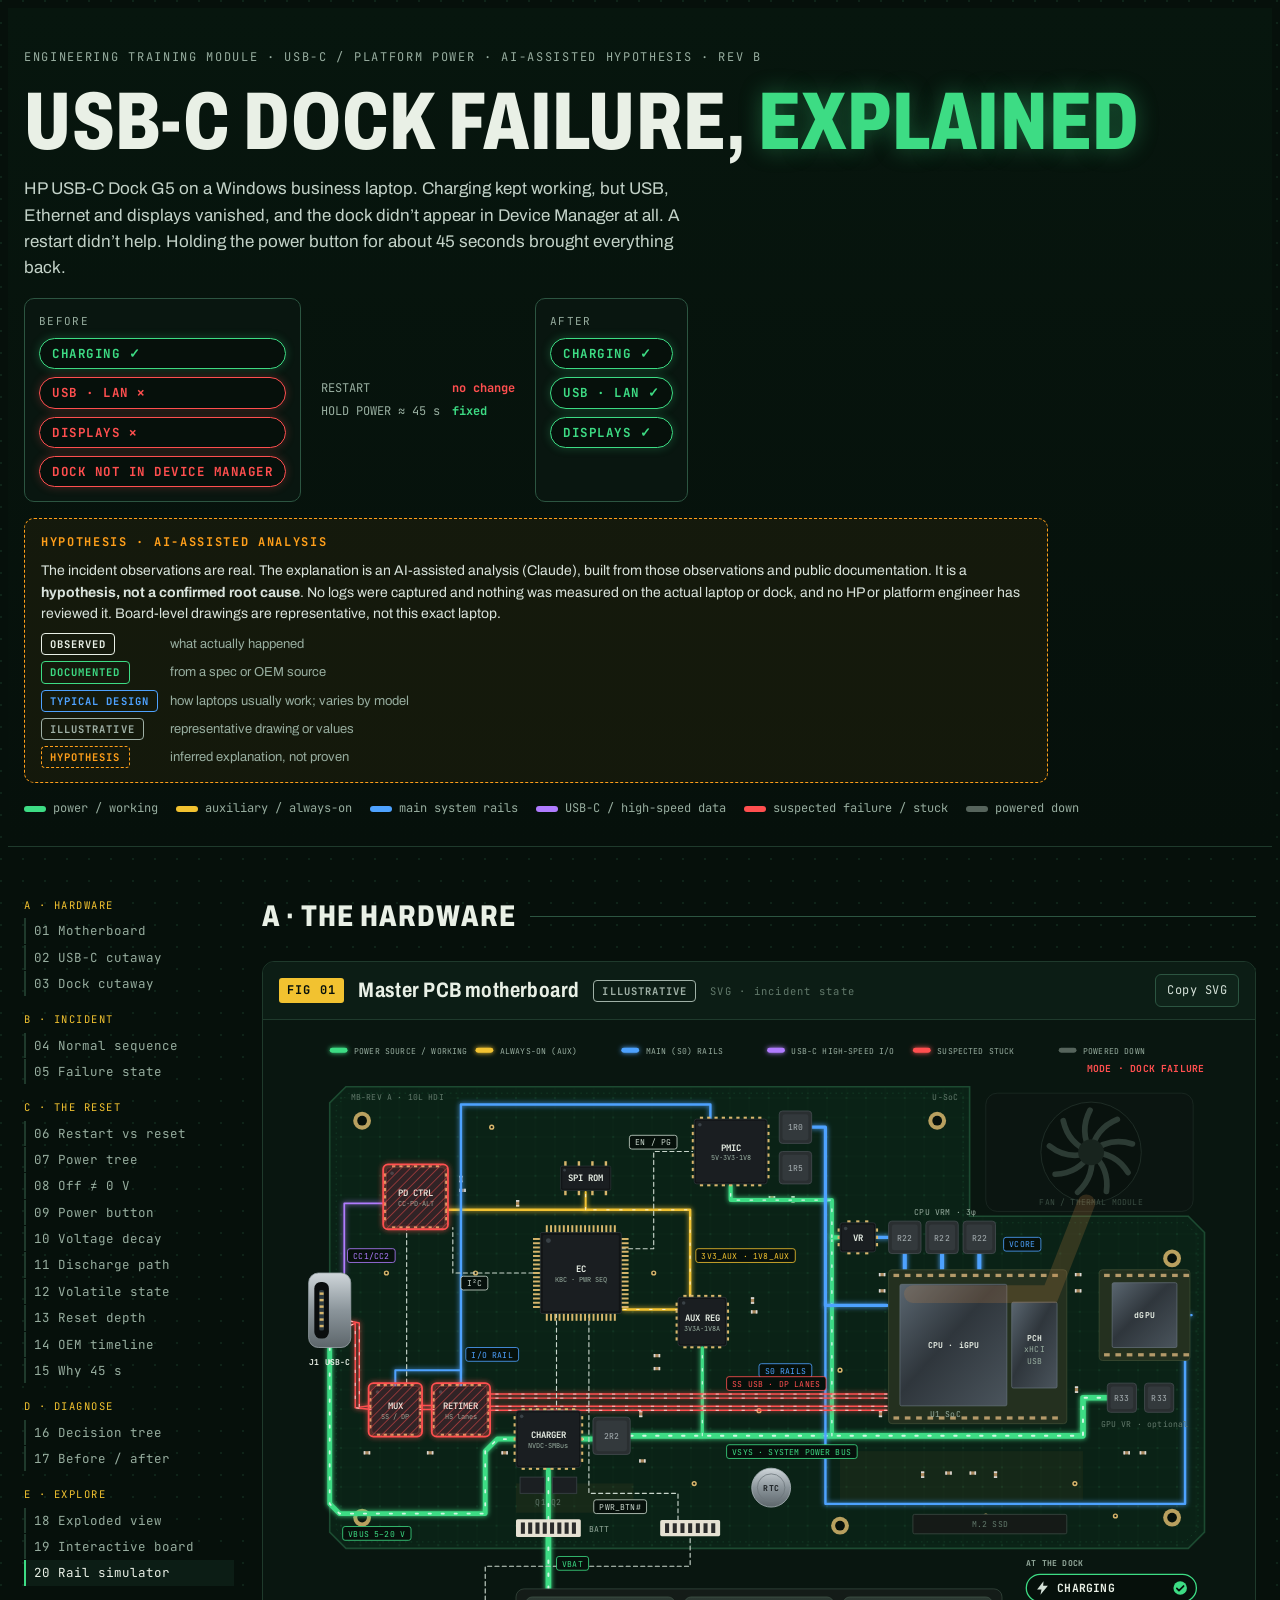
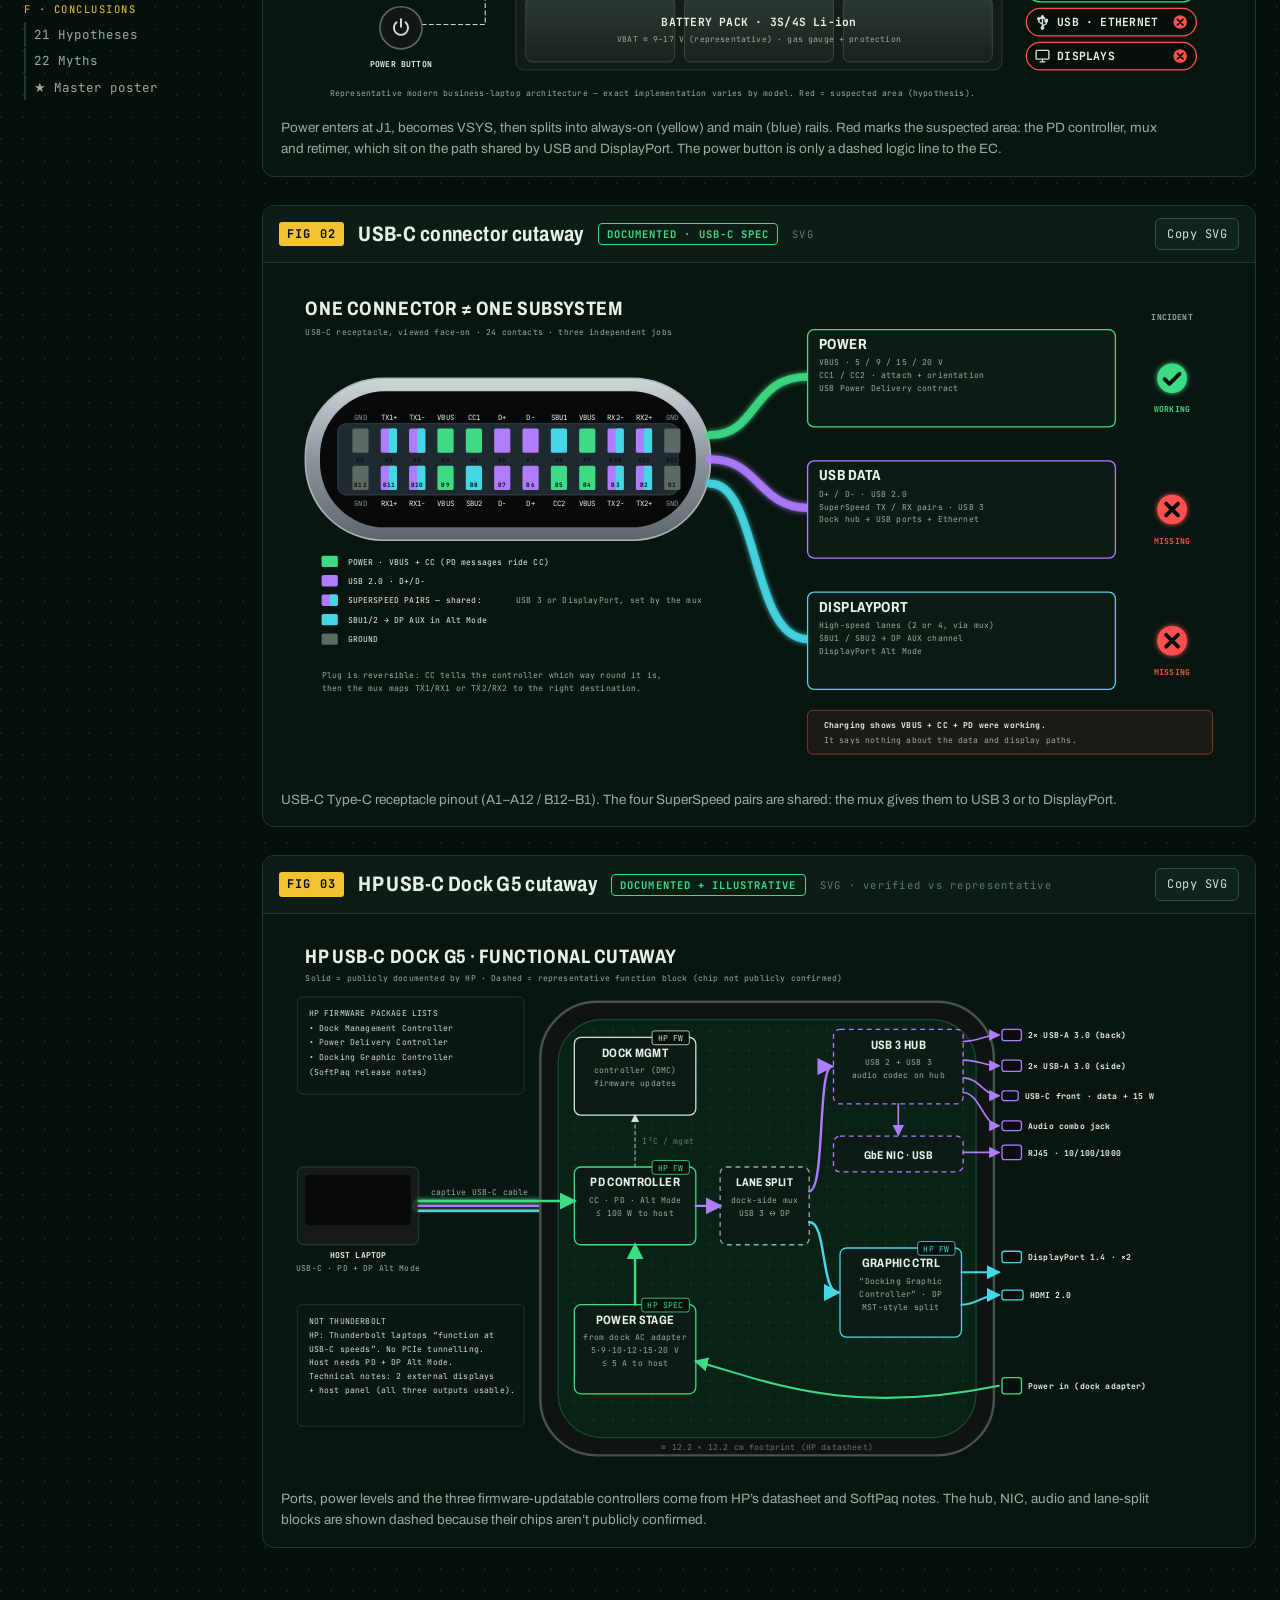
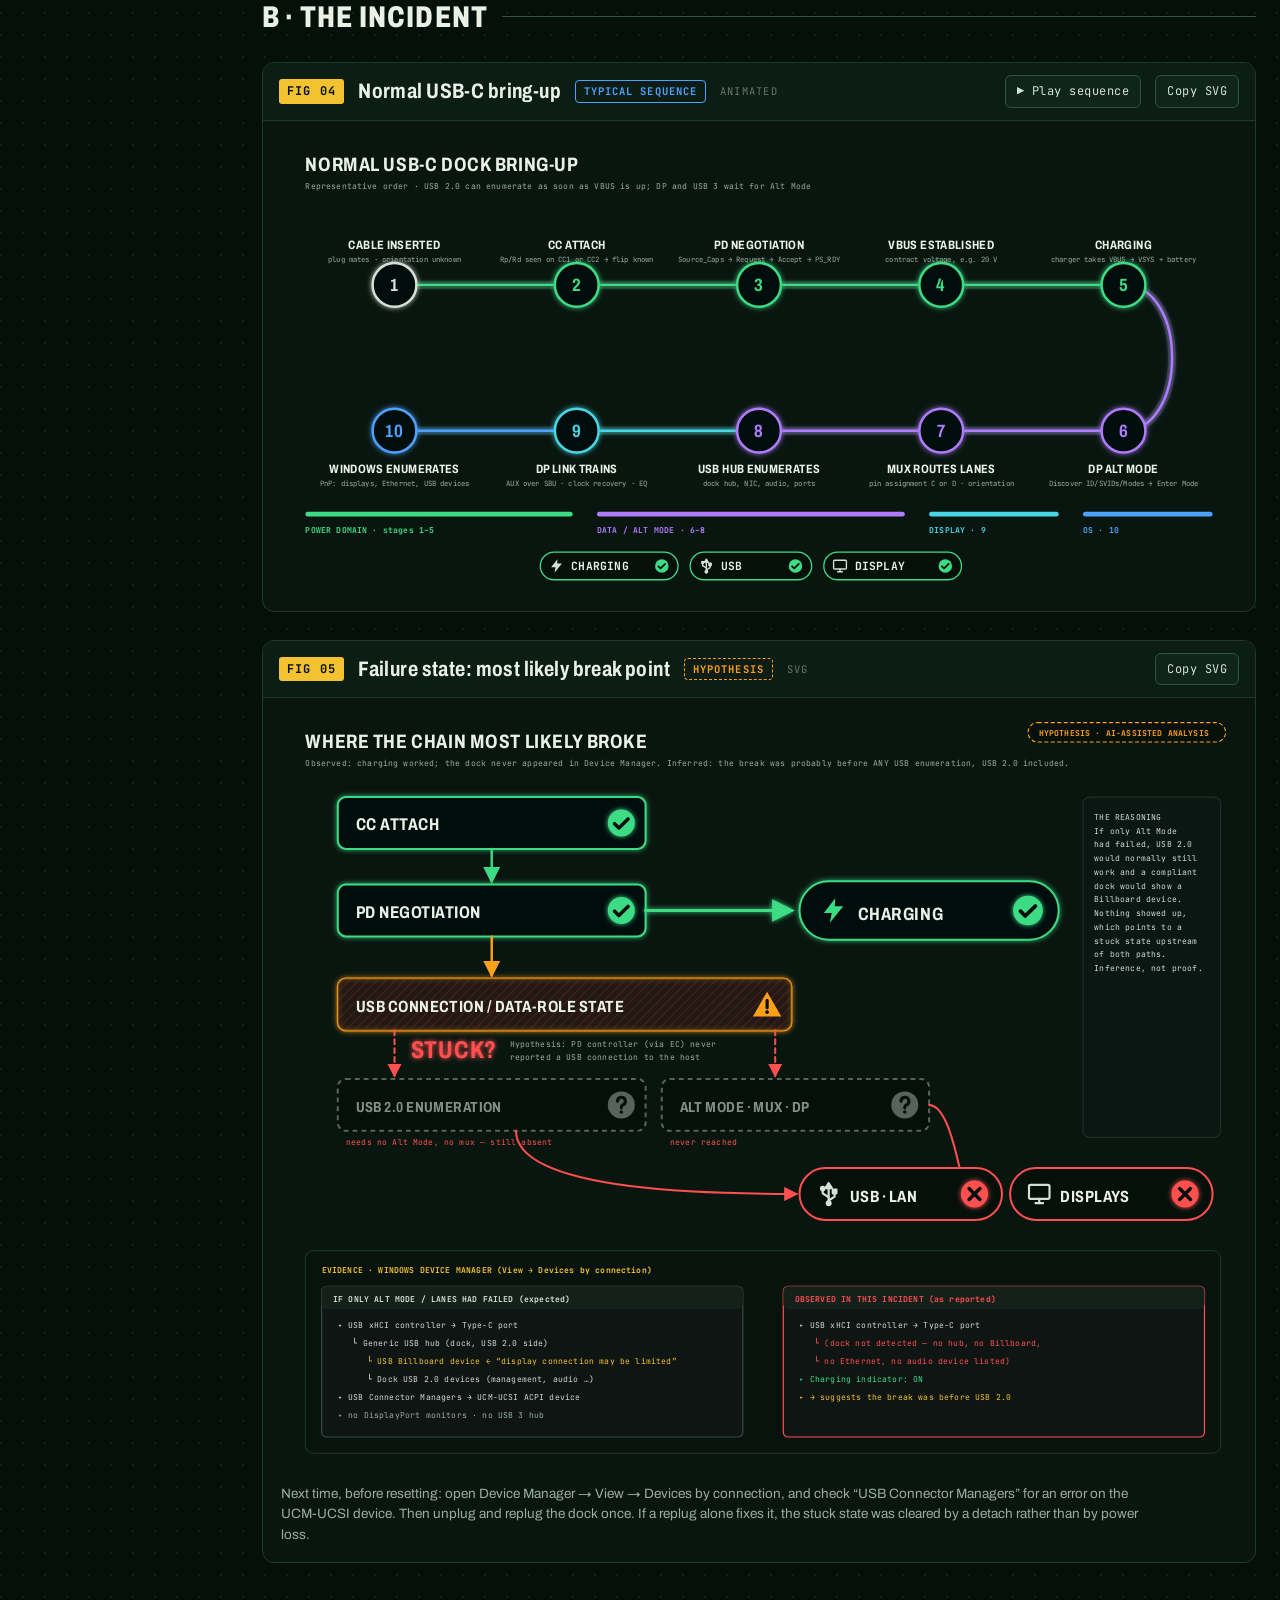
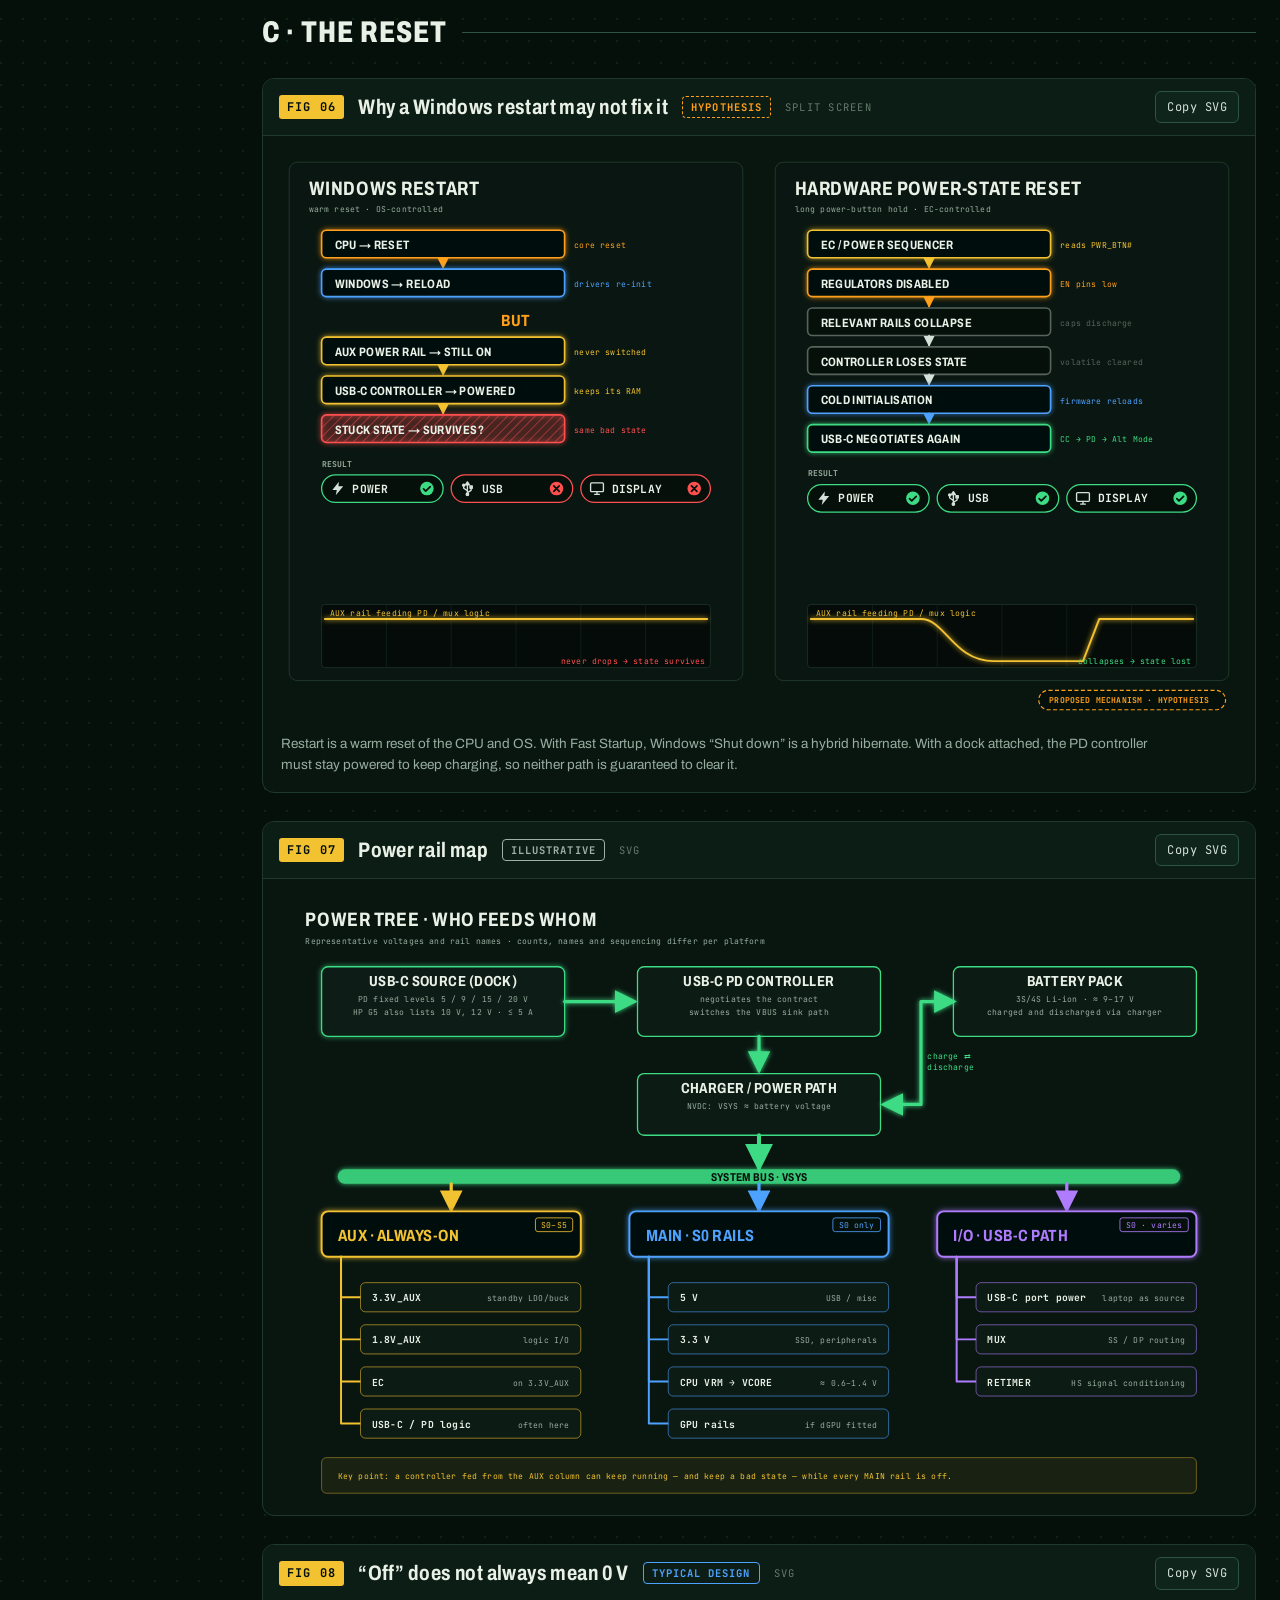
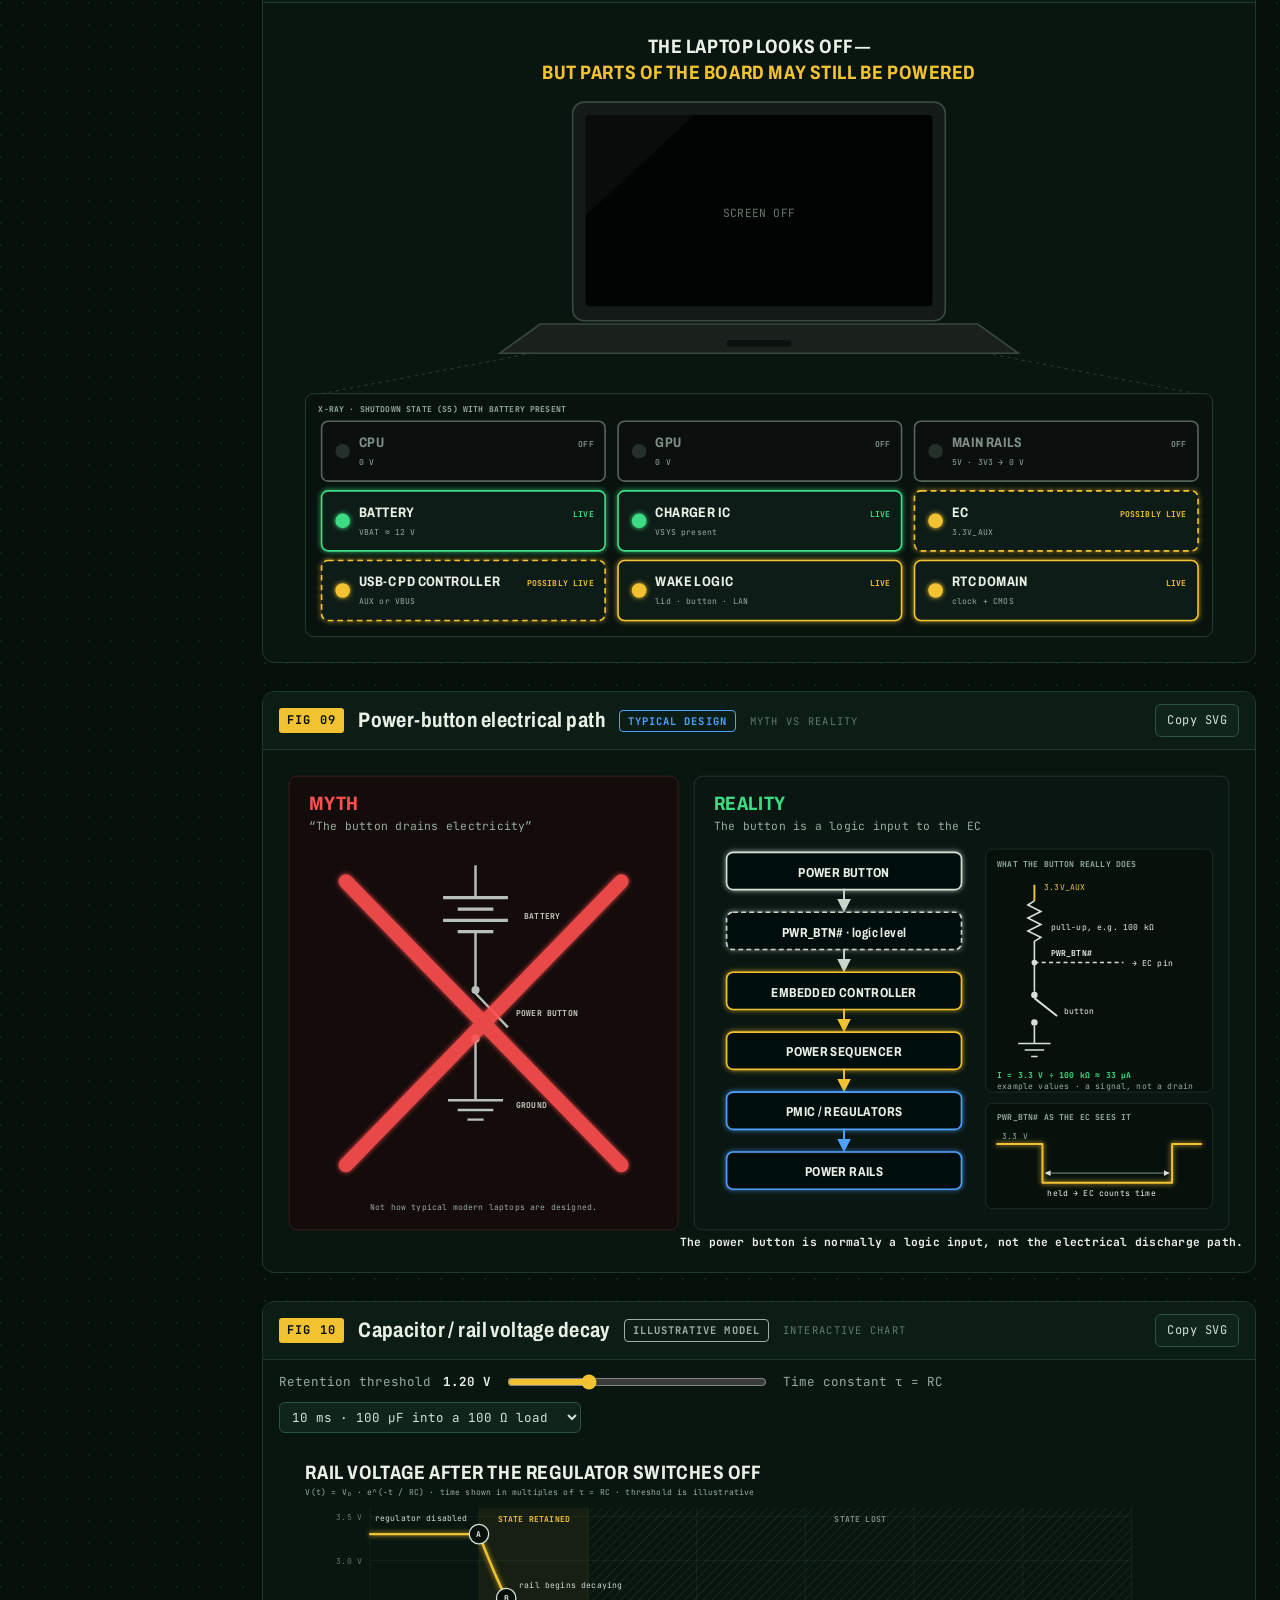
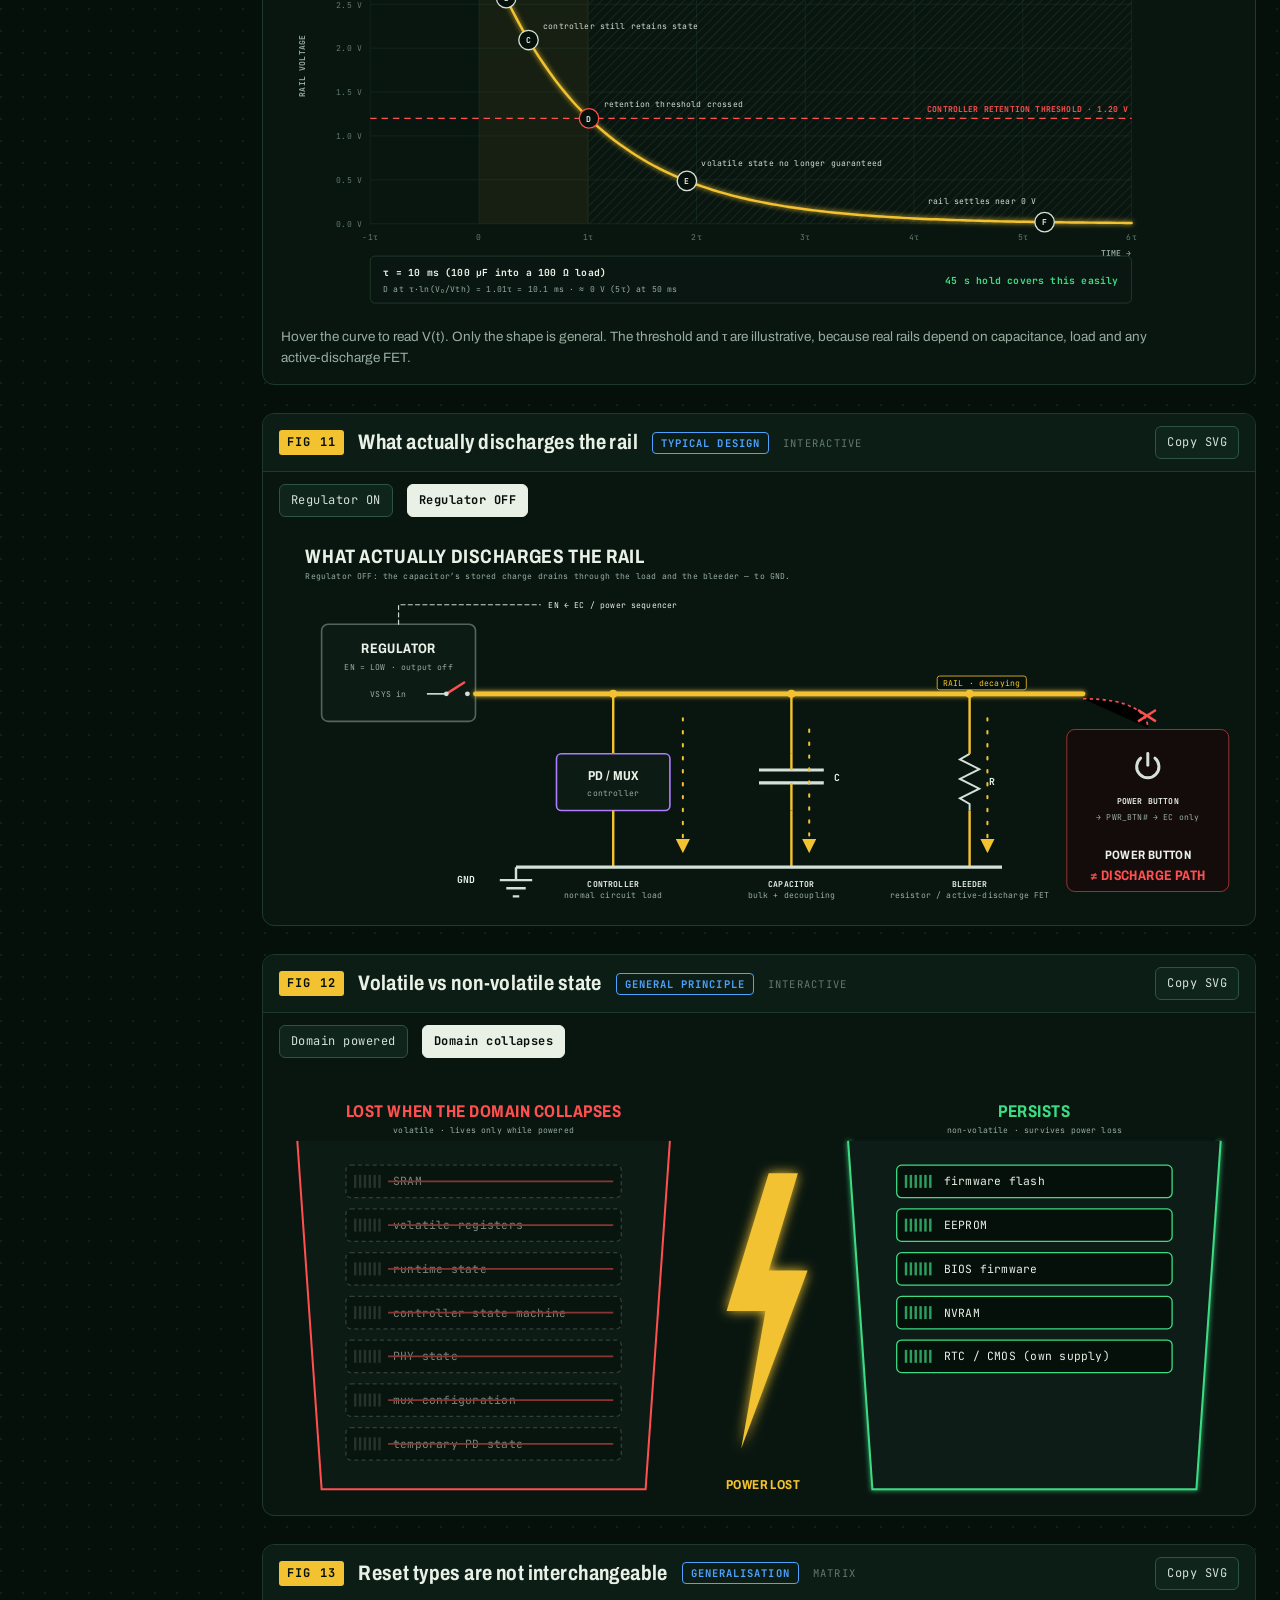
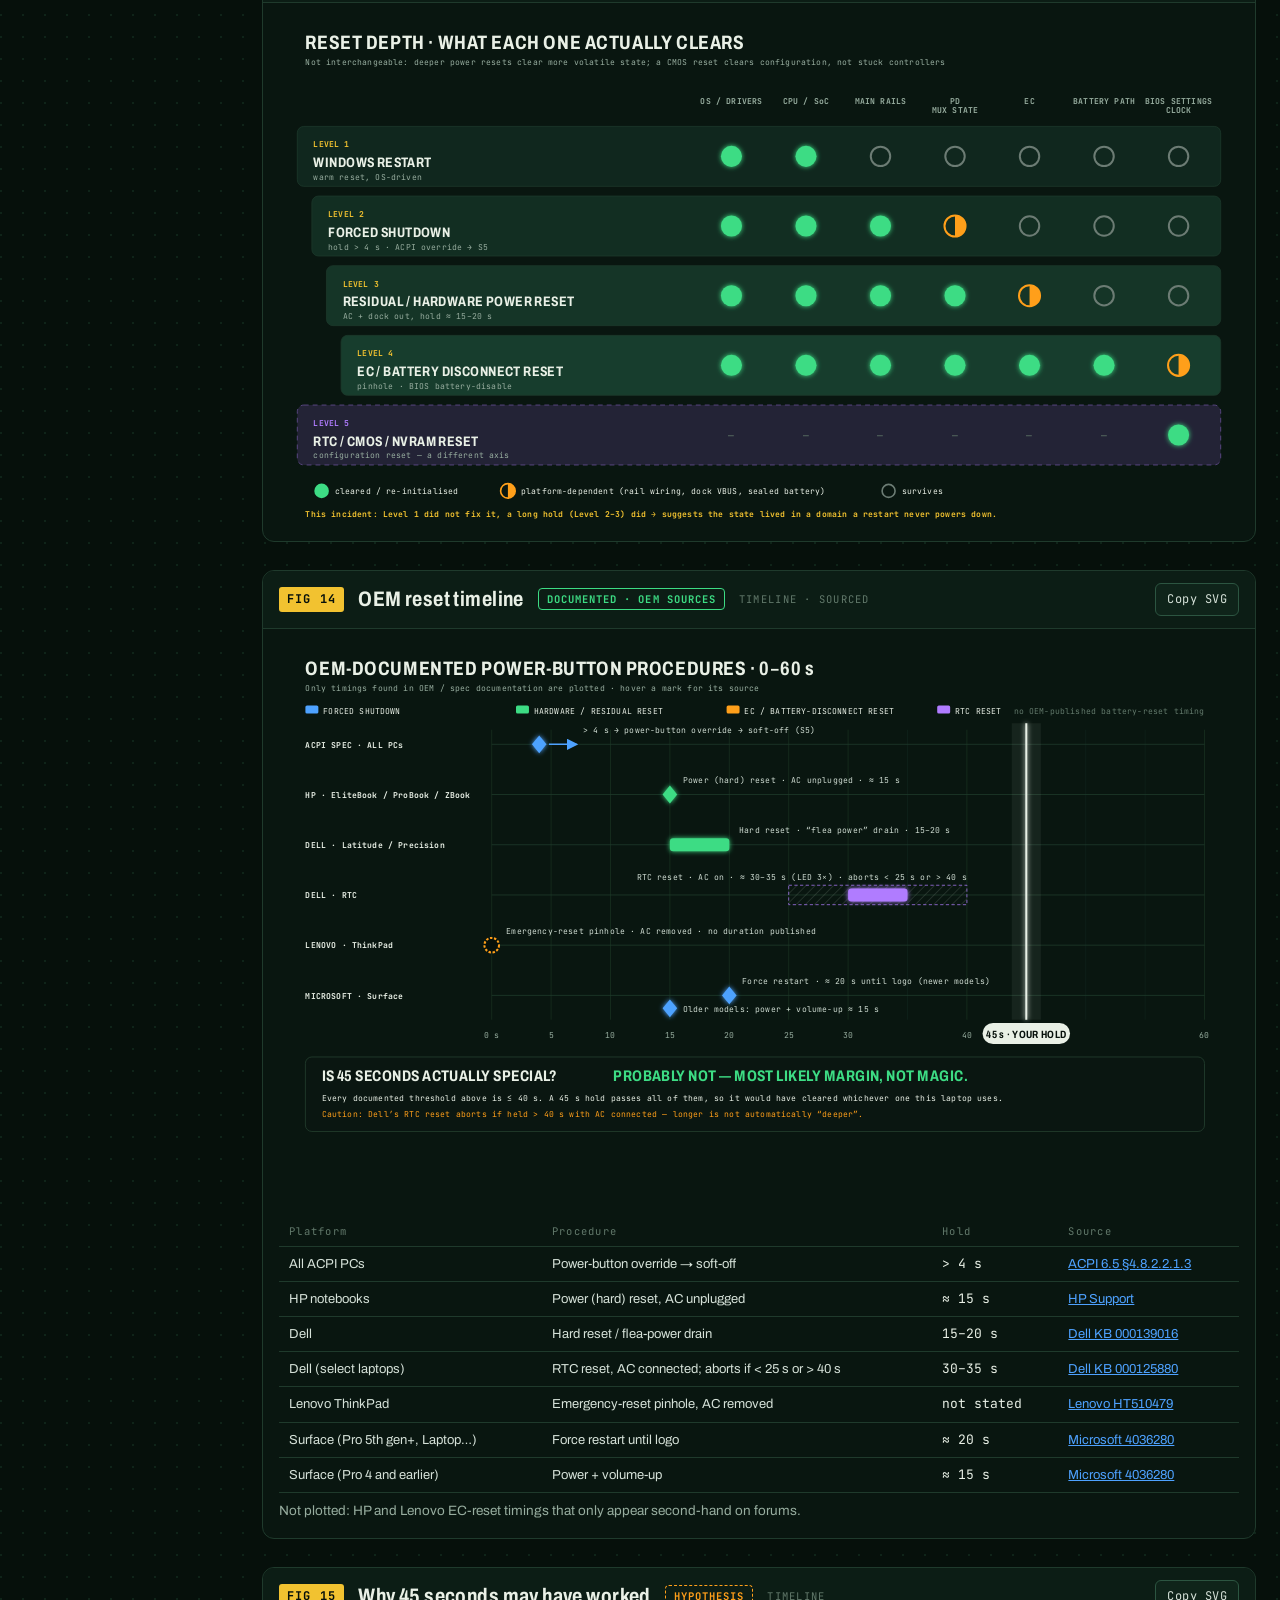
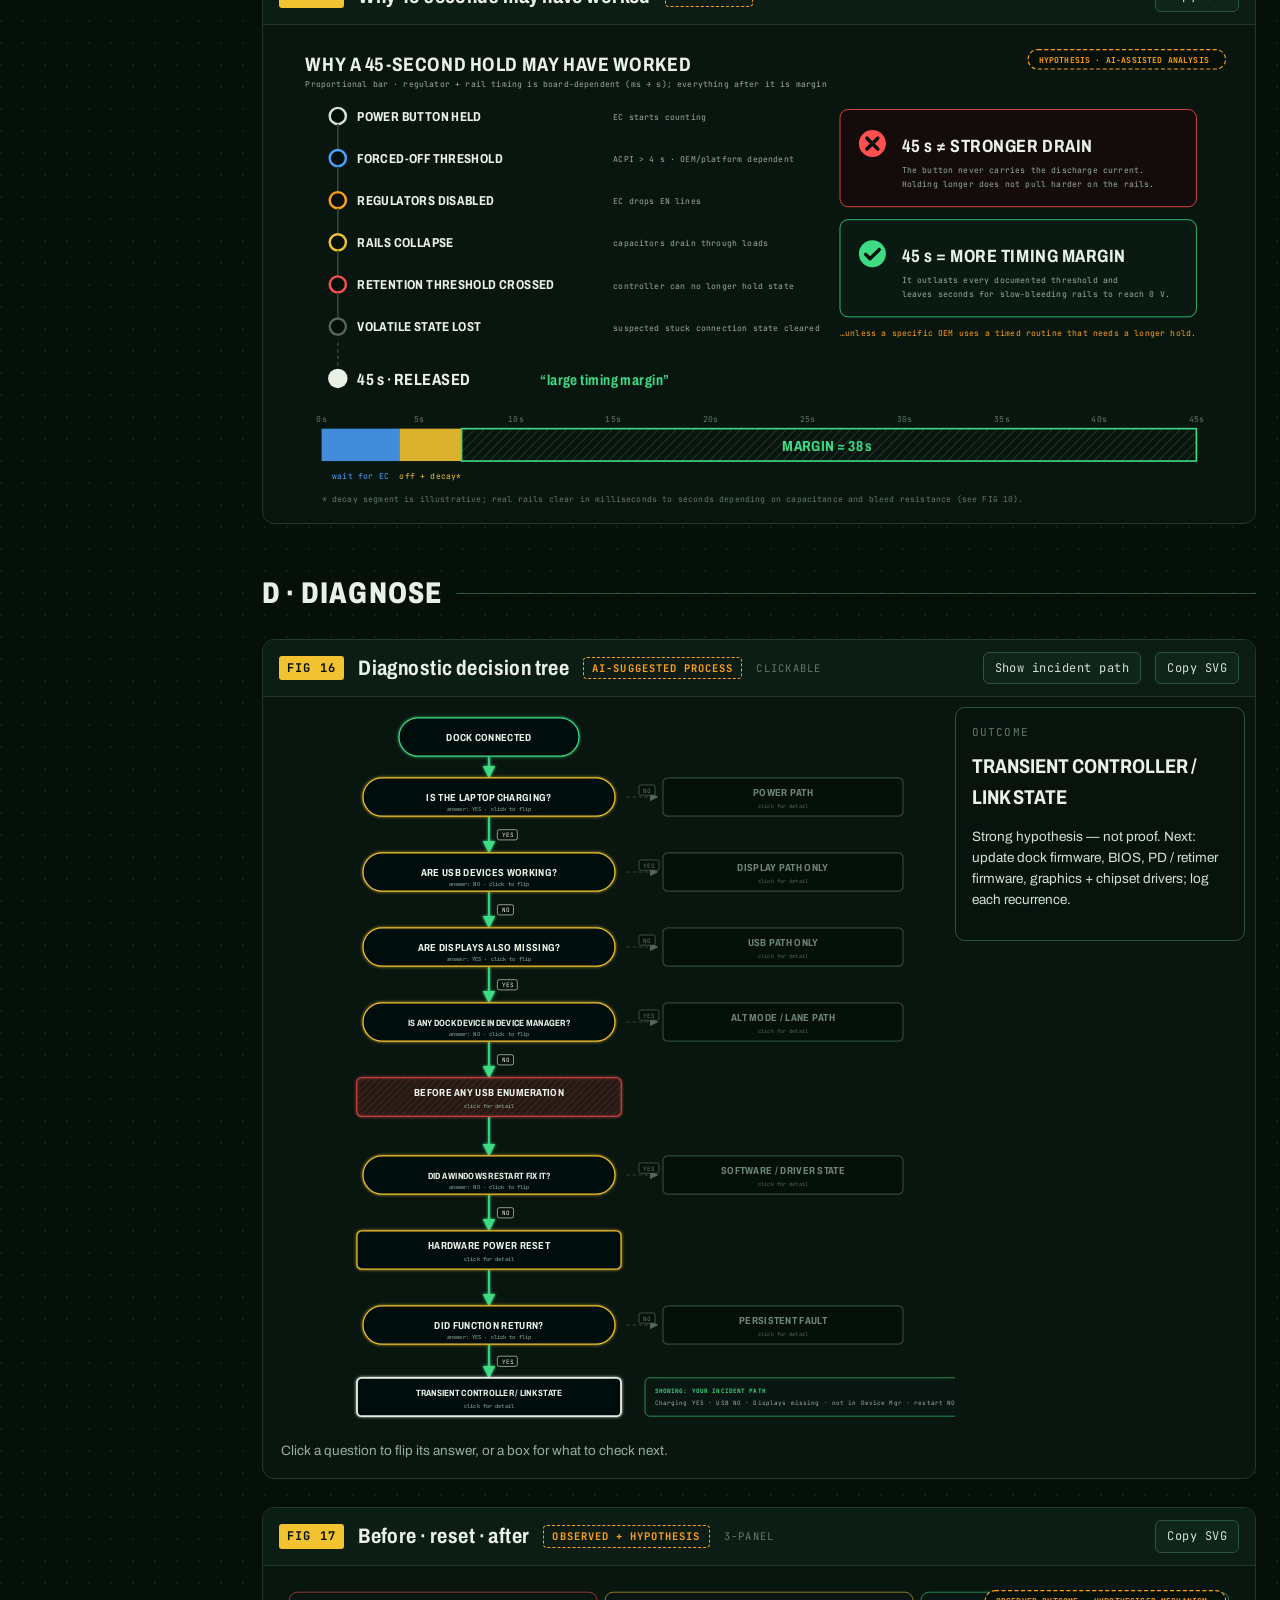
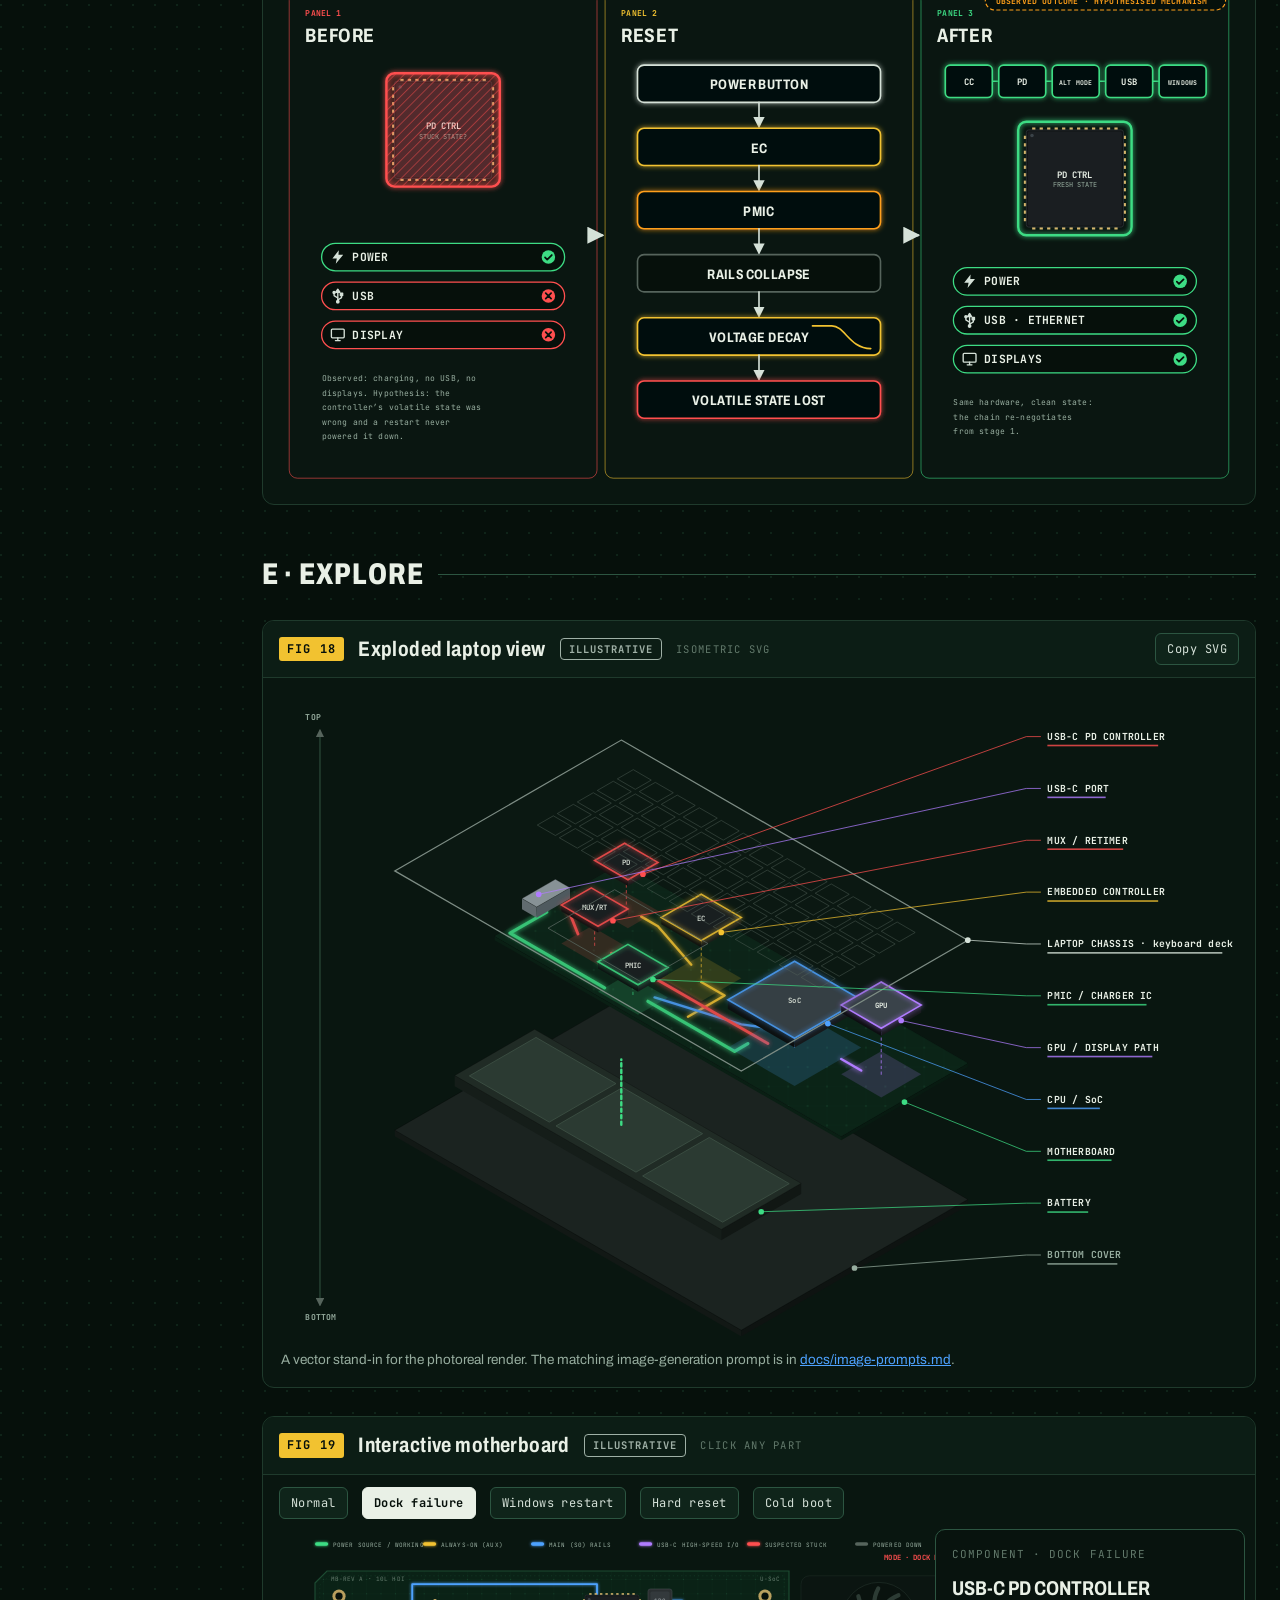
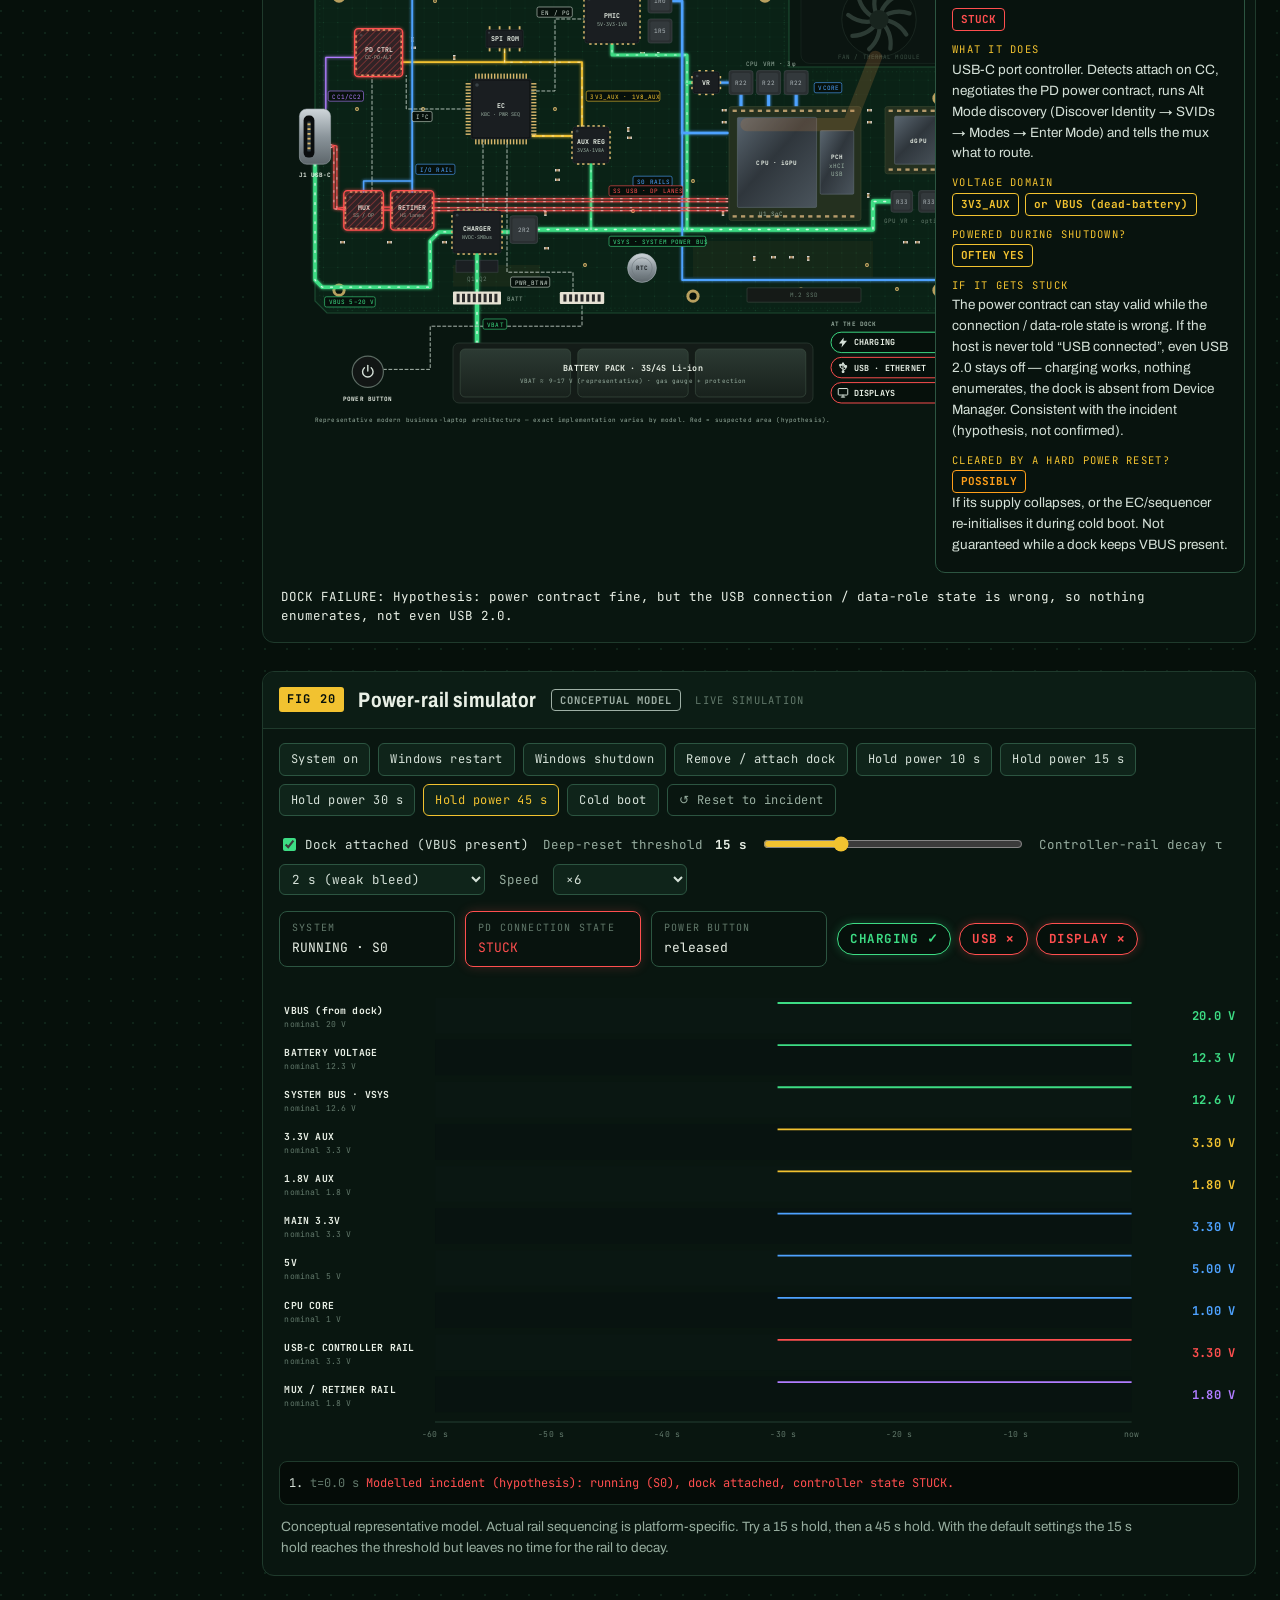
==== commit 343e7565: "Frame the explanation as an AI-assisted hypothesis Add a status banner and evidence key (Observed / " ====
--- a/index.html
+++ b/index.html
@@ -52,6 +52,14 @@
 .legend { display: flex; flex-wrap: wrap; gap: 8px 18px; font-family: var(--f-mono); font-size: 12px; color: var(--ink-2); }
 .legend i { display: inline-block; width: 22px; height: 6px; border-radius: 3px; margin-right: 7px; vertical-align: middle; }
 
+/* analysis status + evidence tags */
+.status { border: 1.5px dashed var(--warn); border-radius: 10px; padding: 14px 16px; background: rgba(255, 159, 26, .06); display: grid; gap: 8px; max-width: 110ch; }
+.status-h { font-family: var(--f-mono); font-size: 12px; font-weight: 700; letter-spacing: .14em; color: var(--warn); }
+.status p { margin: 0; font-size: 14px; color: #d9e3dc; }
+.ev-key { display: grid; grid-template-columns: max-content 1fr; gap: 6px 12px; align-items: center; font-size: 13px; color: var(--ink-2); }
+.ev { display: inline-block; justify-self: start; font-family: var(--f-mono); font-size: 10.5px; font-weight: 700; letter-spacing: .1em; padding: 2px 8px; border-radius: 4px; border: 1px solid currentColor; white-space: nowrap; }
+.ev.obs { color: var(--silk); } .ev.doc { color: var(--pwr); } .ev.typ { color: var(--main); } .ev.ill { color: #9fb0a6; } .ev.hyp { color: var(--warn); border-style: dashed; }
+
 /* layout */
 .layout { display: grid; grid-template-columns: 210px minmax(0, 1fr); gap: 28px; padding-block: 28px; }
 .toc { position: sticky; top: env(safe-area-inset-top, 0px); align-self: start; max-height: 100vh; overflow-y: auto; padding-block: 8px; display: flex; flex-direction: column; gap: 1px; font-family: var(--f-mono); font-size: 12.5px; }
@@ -168,7 +176,7 @@
 <body>
 <header class="hero">
   <div class="wrap">
-    <div class="eyebrow">ENGINEERING TRAINING MODULE · USB-C / PLATFORM POWER · REV A</div>
+    <div class="eyebrow">ENGINEERING TRAINING MODULE · USB-C / PLATFORM POWER · AI-ASSISTED HYPOTHESIS · REV B</div>
     <h1>USB-C Dock Failure, <span>Explained</span></h1>
     <p class="lede">HP USB-C Dock G5 on a Windows business laptop. Charging kept working, but USB, Ethernet and displays vanished, and the dock didn’t appear in Device Manager at all. A restart didn’t help. Holding the power button for about 45 seconds brought everything back.</p>
     <div class="incident" aria-label="Incident summary">
@@ -182,13 +190,23 @@
         <span class="pill ok">CHARGING ✓</span><span class="pill ok">USB · LAN ✓</span><span class="pill ok">DISPLAYS ✓</span>
       </div>
     </div>
-    <p class="caveat">Representative architecture, not one specific laptop. The reset narrows the suspects. It does not prove which controller failed.</p>
+    <aside class="status" aria-label="Status of this analysis">
+      <div class="status-h">HYPOTHESIS · AI-ASSISTED ANALYSIS</div>
+      <p>The incident observations are real. The explanation is an AI-assisted analysis (Claude), built from those observations and public documentation. It is a <b>hypothesis, not a confirmed root cause</b>. No logs were captured and nothing was measured on the actual laptop or dock, and no HP or platform engineer has reviewed it. Board-level drawings are representative, not this exact laptop.</p>
+      <div class="ev-key">
+        <span class="ev obs">OBSERVED</span><span>what actually happened</span>
+        <span class="ev doc">DOCUMENTED</span><span>from a spec or OEM source</span>
+        <span class="ev typ">TYPICAL DESIGN</span><span>how laptops usually work; varies by model</span>
+        <span class="ev ill">ILLUSTRATIVE</span><span>representative drawing or values</span>
+        <span class="ev hyp">HYPOTHESIS</span><span>inferred explanation, not proven</span>
+      </div>
+    </aside>
     <div class="legend" aria-label="Colour code">
       <span><i style="background:var(--pwr)"></i>power / working</span>
       <span><i style="background:var(--aux)"></i>auxiliary / always-on</span>
       <span><i style="background:var(--main)"></i>main system rails</span>
       <span><i style="background:var(--io)"></i>USB-C / high-speed data</span>
-      <span><i style="background:var(--fail)"></i>failure / stuck</span>
+      <span><i style="background:var(--fail)"></i>suspected failure / stuck</span>
       <span><i style="background:var(--off)"></i>powered down</span>
     </div>
   </div>
@@ -214,19 +232,19 @@
     <h2 class="part">A · The hardware</h2>
 
     <section class="fig" id="f01">
-      <div class="fig-head"><span class="fig-no">FIG 01</span><h3>Master PCB motherboard</h3><span class="kind">SVG · incident state</span><button class="copy" data-copy="f01" type="button">Copy SVG</button></div>
+      <div class="fig-head"><span class="fig-no">FIG 01</span><h3>Master PCB motherboard</h3><span class="ev ill">ILLUSTRATIVE</span><span class="kind">SVG · incident state</span><button class="copy" data-copy="f01" type="button">Copy SVG</button></div>
       <div class="viz" data-fig="f01"></div>
-      <p class="cap">Power enters at J1, becomes VSYS, then splits into always-on (yellow) and main (blue) rails. The red parts are the PD controller, mux and retimer, which sit on the path shared by USB and DisplayPort. The power button is only a dashed logic line to the EC.</p>
+      <p class="cap">Power enters at J1, becomes VSYS, then splits into always-on (yellow) and main (blue) rails. Red marks the suspected area: the PD controller, mux and retimer, which sit on the path shared by USB and DisplayPort. The power button is only a dashed logic line to the EC.</p>
     </section>
 
     <section class="fig" id="f02">
-      <div class="fig-head"><span class="fig-no">FIG 02</span><h3>USB-C connector cutaway</h3><span class="kind">SVG</span><button class="copy" data-copy="f02" type="button">Copy SVG</button></div>
+      <div class="fig-head"><span class="fig-no">FIG 02</span><h3>USB-C connector cutaway</h3><span class="ev doc">DOCUMENTED · USB-C SPEC</span><span class="kind">SVG</span><button class="copy" data-copy="f02" type="button">Copy SVG</button></div>
       <div class="viz" data-fig="f02"></div>
       <p class="cap">USB-C Type-C receptacle pinout (A1–A12 / B12–B1). The four SuperSpeed pairs are shared: the mux gives them to USB 3 or to DisplayPort.</p>
     </section>
 
     <section class="fig" id="f03">
-      <div class="fig-head"><span class="fig-no">FIG 03</span><h3>HP USB-C Dock G5 cutaway</h3><span class="kind">SVG · verified vs representative</span><button class="copy" data-copy="f03" type="button">Copy SVG</button></div>
+      <div class="fig-head"><span class="fig-no">FIG 03</span><h3>HP USB-C Dock G5 cutaway</h3><span class="ev doc">DOCUMENTED + ILLUSTRATIVE</span><span class="kind">SVG · verified vs representative</span><button class="copy" data-copy="f03" type="button">Copy SVG</button></div>
       <div class="viz" data-fig="f03"></div>
       <p class="cap">Ports, power levels and the three firmware-updatable controllers come from HP’s datasheet and SoftPaq notes. The hub, NIC, audio and lane-split blocks are shown dashed because their chips aren’t publicly confirmed.</p>
     </section>
@@ -234,12 +252,12 @@
     <h2 class="part">B · The incident</h2>
 
     <section class="fig" id="f04">
-      <div class="fig-head"><span class="fig-no">FIG 04</span><h3>Normal USB-C bring-up</h3><span class="kind">ANIMATED</span><button class="play" data-play="f04" type="button">▶ Play sequence</button><button class="copy" data-copy="f04" type="button">Copy SVG</button></div>
+      <div class="fig-head"><span class="fig-no">FIG 04</span><h3>Normal USB-C bring-up</h3><span class="ev typ">TYPICAL SEQUENCE</span><span class="kind">ANIMATED</span><button class="play" data-play="f04" type="button">▶ Play sequence</button><button class="copy" data-copy="f04" type="button">Copy SVG</button></div>
       <div class="viz" data-fig="f04"></div>
     </section>
 
     <section class="fig" id="f05">
-      <div class="fig-head"><span class="fig-no">FIG 05</span><h3>Failure state</h3><span class="kind">SVG</span><button class="copy" data-copy="f05" type="button">Copy SVG</button></div>
+      <div class="fig-head"><span class="fig-no">FIG 05</span><h3>Failure state: most likely break point</h3><span class="ev hyp">HYPOTHESIS</span><span class="kind">SVG</span><button class="copy" data-copy="f05" type="button">Copy SVG</button></div>
       <div class="viz" data-fig="f05"></div>
       <p class="cap">Next time, before resetting: open Device Manager → View → Devices by connection, and check “USB Connector Managers” for an error on the UCM-UCSI device. Then unplug and replug the dock once. If a replug alone fixes it, the stuck state was cleared by a detach rather than by power loss.</p>
     </section>
@@ -247,28 +265,28 @@
     <h2 class="part">C · The reset</h2>
 
     <section class="fig" id="f06">
-      <div class="fig-head"><span class="fig-no">FIG 06</span><h3>Why a Windows restart may not fix it</h3><span class="kind">SPLIT SCREEN</span><button class="copy" data-copy="f06" type="button">Copy SVG</button></div>
+      <div class="fig-head"><span class="fig-no">FIG 06</span><h3>Why a Windows restart may not fix it</h3><span class="ev hyp">HYPOTHESIS</span><span class="kind">SPLIT SCREEN</span><button class="copy" data-copy="f06" type="button">Copy SVG</button></div>
       <div class="viz" data-fig="f06"></div>
       <p class="cap">Restart is a warm reset of the CPU and OS. With Fast Startup, Windows “Shut down” is a hybrid hibernate. With a dock attached, the PD controller must stay powered to keep charging, so neither path is guaranteed to clear it.</p>
     </section>
 
     <section class="fig" id="f07">
-      <div class="fig-head"><span class="fig-no">FIG 07</span><h3>Power rail map</h3><span class="kind">SVG</span><button class="copy" data-copy="f07" type="button">Copy SVG</button></div>
+      <div class="fig-head"><span class="fig-no">FIG 07</span><h3>Power rail map</h3><span class="ev ill">ILLUSTRATIVE</span><span class="kind">SVG</span><button class="copy" data-copy="f07" type="button">Copy SVG</button></div>
       <div class="viz" data-fig="f07"></div>
     </section>
 
     <section class="fig" id="f08">
-      <div class="fig-head"><span class="fig-no">FIG 08</span><h3>“Off” does not always mean 0 V</h3><span class="kind">SVG</span><button class="copy" data-copy="f08" type="button">Copy SVG</button></div>
+      <div class="fig-head"><span class="fig-no">FIG 08</span><h3>“Off” does not always mean 0 V</h3><span class="ev typ">TYPICAL DESIGN</span><span class="kind">SVG</span><button class="copy" data-copy="f08" type="button">Copy SVG</button></div>
       <div class="viz" data-fig="f08"></div>
     </section>
 
     <section class="fig" id="f09">
-      <div class="fig-head"><span class="fig-no">FIG 09</span><h3>Power-button electrical path</h3><span class="kind">MYTH VS REALITY</span><button class="copy" data-copy="f09" type="button">Copy SVG</button></div>
+      <div class="fig-head"><span class="fig-no">FIG 09</span><h3>Power-button electrical path</h3><span class="ev typ">TYPICAL DESIGN</span><span class="kind">MYTH VS REALITY</span><button class="copy" data-copy="f09" type="button">Copy SVG</button></div>
       <div class="viz" data-fig="f09"></div>
     </section>
 
     <section class="fig" id="f10">
-      <div class="fig-head"><span class="fig-no">FIG 10</span><h3>Capacitor / rail voltage decay</h3><span class="kind">INTERACTIVE CHART</span><button class="copy" data-copy="f10" type="button">Copy SVG</button></div>
+      <div class="fig-head"><span class="fig-no">FIG 10</span><h3>Capacitor / rail voltage decay</h3><span class="ev ill">ILLUSTRATIVE MODEL</span><span class="kind">INTERACTIVE CHART</span><button class="copy" data-copy="f10" type="button">Copy SVG</button></div>
       <div class="controls">
         <label for="vth">Retention threshold <output id="vth-out">1.20 V</output></label>
         <input id="vth" type="range" min="0.5" max="2.8" step="0.05" value="1.2">
@@ -280,7 +298,7 @@
     </section>
 
     <section class="fig" id="f11">
-      <div class="fig-head"><span class="fig-no">FIG 11</span><h3>What actually discharges the rail</h3><span class="kind">INTERACTIVE</span><button class="copy" data-copy="f11" type="button">Copy SVG</button></div>
+      <div class="fig-head"><span class="fig-no">FIG 11</span><h3>What actually discharges the rail</h3><span class="ev typ">TYPICAL DESIGN</span><span class="kind">INTERACTIVE</span><button class="copy" data-copy="f11" type="button">Copy SVG</button></div>
       <div class="controls seg" role="group" aria-label="Regulator state">
         <button type="button" data-reg="on">Regulator ON</button><button type="button" data-reg="off" class="on">Regulator OFF</button>
       </div>
@@ -288,7 +306,7 @@
     </section>
 
     <section class="fig" id="f12">
-      <div class="fig-head"><span class="fig-no">FIG 12</span><h3>Volatile vs non-volatile state</h3><span class="kind">INTERACTIVE</span><button class="copy" data-copy="f12" type="button">Copy SVG</button></div>
+      <div class="fig-head"><span class="fig-no">FIG 12</span><h3>Volatile vs non-volatile state</h3><span class="ev typ">GENERAL PRINCIPLE</span><span class="kind">INTERACTIVE</span><button class="copy" data-copy="f12" type="button">Copy SVG</button></div>
       <div class="controls seg" role="group" aria-label="Power domain">
         <button type="button" data-dom="on">Domain powered</button><button type="button" data-dom="off" class="on">Domain collapses</button>
       </div>
@@ -296,12 +314,12 @@
     </section>
 
     <section class="fig" id="f13">
-      <div class="fig-head"><span class="fig-no">FIG 13</span><h3>Reset types are not interchangeable</h3><span class="kind">MATRIX</span><button class="copy" data-copy="f13" type="button">Copy SVG</button></div>
+      <div class="fig-head"><span class="fig-no">FIG 13</span><h3>Reset types are not interchangeable</h3><span class="ev typ">GENERALISATION</span><span class="kind">MATRIX</span><button class="copy" data-copy="f13" type="button">Copy SVG</button></div>
       <div class="viz" data-fig="f13"></div>
     </section>
 
     <section class="fig" id="f14">
-      <div class="fig-head"><span class="fig-no">FIG 14</span><h3>OEM reset timeline</h3><span class="kind">TIMELINE · SOURCED</span><button class="copy" data-copy="f14" type="button">Copy SVG</button></div>
+      <div class="fig-head"><span class="fig-no">FIG 14</span><h3>OEM reset timeline</h3><span class="ev doc">DOCUMENTED · OEM SOURCES</span><span class="kind">TIMELINE · SOURCED</span><button class="copy" data-copy="f14" type="button">Copy SVG</button></div>
       <div class="viz" data-fig="f14"></div>
       <div class="srcs">
         <table>
@@ -321,14 +339,14 @@
     </section>
 
     <section class="fig" id="f15">
-      <div class="fig-head"><span class="fig-no">FIG 15</span><h3>Why 45 seconds may have worked</h3><span class="kind">TIMELINE</span><button class="copy" data-copy="f15" type="button">Copy SVG</button></div>
+      <div class="fig-head"><span class="fig-no">FIG 15</span><h3>Why 45 seconds may have worked</h3><span class="ev hyp">HYPOTHESIS</span><span class="kind">TIMELINE</span><button class="copy" data-copy="f15" type="button">Copy SVG</button></div>
       <div class="viz" data-fig="f15"></div>
     </section>
 
     <h2 class="part">D · Diagnose</h2>
 
     <section class="fig" id="f16">
-      <div class="fig-head"><span class="fig-no">FIG 16</span><h3>Diagnostic decision tree</h3><span class="kind">CLICKABLE</span><button class="reset-tree" type="button">Show incident path</button><button class="copy" data-copy="f16" type="button">Copy SVG</button></div>
+      <div class="fig-head"><span class="fig-no">FIG 16</span><h3>Diagnostic decision tree</h3><span class="ev hyp">AI-SUGGESTED PROCESS</span><span class="kind">CLICKABLE</span><button class="reset-tree" type="button">Show incident path</button><button class="copy" data-copy="f16" type="button">Copy SVG</button></div>
       <div class="split">
         <div class="viz" data-fig="f16"></div>
         <aside class="info" id="tree-info" aria-live="polite"></aside>
@@ -337,20 +355,20 @@
     </section>
 
     <section class="fig" id="f17">
-      <div class="fig-head"><span class="fig-no">FIG 17</span><h3>Before · reset · after</h3><span class="kind">3-PANEL</span><button class="copy" data-copy="f17" type="button">Copy SVG</button></div>
+      <div class="fig-head"><span class="fig-no">FIG 17</span><h3>Before · reset · after</h3><span class="ev hyp">OBSERVED + HYPOTHESIS</span><span class="kind">3-PANEL</span><button class="copy" data-copy="f17" type="button">Copy SVG</button></div>
       <div class="viz" data-fig="f17"></div>
     </section>
 
     <h2 class="part">E · Explore</h2>
 
     <section class="fig" id="f18">
-      <div class="fig-head"><span class="fig-no">FIG 18</span><h3>Exploded laptop view</h3><span class="kind">ISOMETRIC SVG</span><button class="copy" data-copy="f18" type="button">Copy SVG</button></div>
+      <div class="fig-head"><span class="fig-no">FIG 18</span><h3>Exploded laptop view</h3><span class="ev ill">ILLUSTRATIVE</span><span class="kind">ISOMETRIC SVG</span><button class="copy" data-copy="f18" type="button">Copy SVG</button></div>
       <div class="viz" data-fig="f18"></div>
       <p class="cap">A vector stand-in for the photoreal render. The matching image-generation prompt is in <a href="https://github.com/pavelkondratyukrepo/USB4/blob/main/docs/image-prompts.md">docs/image-prompts.md</a>.</p>
     </section>
 
     <section class="fig" id="f19">
-      <div class="fig-head"><span class="fig-no">FIG 19</span><h3>Interactive motherboard</h3><span class="kind">CLICK ANY PART</span></div>
+      <div class="fig-head"><span class="fig-no">FIG 19</span><h3>Interactive motherboard</h3><span class="ev ill">ILLUSTRATIVE</span><span class="kind">CLICK ANY PART</span></div>
       <div class="controls seg modes" role="group" aria-label="Board mode">
         <button type="button" data-mode="normal">Normal</button><button type="button" data-mode="failure" class="on">Dock failure</button><button type="button" data-mode="restart">Windows restart</button><button type="button" data-mode="hardreset">Hard reset</button><button type="button" data-mode="coldboot">Cold boot</button>
       </div>
@@ -362,7 +380,7 @@
     </section>
 
     <section class="fig" id="f20">
-      <div class="fig-head"><span class="fig-no">FIG 20</span><h3>Power-rail simulator</h3><span class="kind">LIVE SIMULATION</span></div>
+      <div class="fig-head"><span class="fig-no">FIG 20</span><h3>Power-rail simulator</h3><span class="ev ill">CONCEPTUAL MODEL</span><span class="kind">LIVE SIMULATION</span></div>
       <div class="sim" id="sim">
         <div class="sim-btns" role="group" aria-label="Actions">
           <button type="button" data-act="on">System on</button>
@@ -395,28 +413,28 @@
     <h2 class="part">F · Conclusions</h2>
 
     <section class="fig" id="f21">
-      <div class="fig-head"><span class="fig-no">FIG 21</span><h3>Root-cause hypothesis map</h3><span class="kind">CLICK A HYPOTHESIS</span><button class="copy" data-copy="f21" type="button">Copy SVG</button></div>
+      <div class="fig-head"><span class="fig-no">FIG 21</span><h3>Root-cause hypothesis map</h3><span class="ev hyp">HYPOTHESIS RANKING</span><span class="kind">CLICK A HYPOTHESIS</span><button class="copy" data-copy="f21" type="button">Copy SVG</button></div>
       <div class="split">
         <div class="viz" data-fig="f21"></div>
         <aside class="info" id="hypo-info" aria-live="polite"></aside>
       </div>
-      <p class="cap">Green means consistent with the evidence, not proven. The dock’s absence from Device Manager moved the scoring. USB 2.0 needs no Alt Mode and bypasses the mux, so Alt Mode or the mux alone can’t explain it. The break is earlier, in the connection state the PD controller reports.</p>
+      <p class="cap">Green means consistent with the evidence, not proven. The dock’s absence from Device Manager moved the scoring. USB 2.0 needs no Alt Mode and bypasses the mux, so Alt Mode or the mux alone can’t explain it. It points earlier, most likely to the connection state the PD controller reports. That is still a hypothesis.</p>
     </section>
 
     <section class="fig" id="f22">
-      <div class="fig-head"><span class="fig-no">FIG 22</span><h3>Myth vs reality</h3><span class="kind">FLIP CARDS</span></div>
+      <div class="fig-head"><span class="fig-no">FIG 22</span><h3>Myth vs reality</h3><span class="ev typ">GENERAL PRINCIPLE</span><span class="kind">FLIP CARDS</span></div>
       <div class="cards" id="cards"></div>
     </section>
 
     <section class="fig master-sec" id="master">
-      <div class="fig-head"><span class="fig-no">★</span><h3>Master infographic</h3><span class="kind">2400 px POSTER</span><button class="copy" data-copy="master" type="button">Copy SVG</button></div>
+      <div class="fig-head"><span class="fig-no">★</span><h3>Master infographic</h3><span class="ev hyp">SUMMARY · HYPOTHESIS</span><span class="kind">2400 px POSTER</span><button class="copy" data-copy="master" type="button">Copy SVG</button></div>
       <div class="viz poster" data-fig="master"></div>
       <p class="cap">Download the poster as <a href="export/master-infographic.svg">SVG</a>, <a href="export/master-infographic.png">PNG (4800 px)</a> or <a href="export/master-infographic.pdf">PDF</a>. Every figure is also exported as its own SVG and PNG in the <code>export/</code> folder.</p>
     </section>
   </main>
 </div>
 <footer class="foot wrap">
-  <p>Sources: ACPI 6.5 · HP USB-C Dock G5 datasheet and SoftPaq firmware notes · HP, Dell, Lenovo and Microsoft support documents (linked under FIG 14). All board-level drawings are representative.</p>
+  <p>AI-assisted analysis (Claude) of a real incident: the explanation is a hypothesis, not a confirmed root cause. Sources: ACPI 6.5 · HP USB-C Dock G5 datasheet and SoftPaq firmware notes · HP, Dell, Lenovo and Microsoft support documents (linked under FIG 14). All board-level drawings are representative.</p>
 </footer>
 <div class="tooltip" id="tooltip" hidden></div>
 
@@ -522,6 +540,12 @@
   return `<g transform="translate(${x},${y})"><rect x="0" y="-12" width="${w}" height="17" rx="3" fill="${fill}" stroke="${color}" stroke-width="1"/>${T(7, 0.5, s, cls, `style="fill:${color}"`)}</g>`;
 }
 
+/* evidence-status pill drawn in a figure's top-right corner */
+function evTag(w, label = 'HYPOTHESIS · AI-ASSISTED ANALYSIS', color = P.warn, y = 18) {
+  const tw = label.length * 6.6 + 26;
+  return `<g transform="translate(${w - tw - 24},${y})"><rect width="${tw}" height="24" rx="12" fill="${P.bg}" stroke="${color}" stroke-width="1.4" stroke-dasharray="5 3"/>` + T(13, 16, label, 'ts tw', `style="fill:${color}"`) + `</g>`;
+}
+
 /* ---------- PCB part packages ---------- */
 function qfn(x, y, w, h, o = {}) {
   let s = '';
@@ -627,12 +651,12 @@
     comp: { pd: 'ok', mux: 'ok', rt: 'ok' }, ep: [true, true, true], flow: true
   },
   failure: {
-    label: 'DOCK FAILURE', note: 'Power contract fine. Connection / data-role state wrong: nothing enumerates, not even USB 2.0.',
+    label: 'DOCK FAILURE', note: 'Hypothesis: power contract fine, but the USB connection / data-role state is wrong, so nothing enumerates, not even USB 2.0.',
     net: { pdrail: 'aux', vbus: 'pwr', vbat: 'pwr', vsys: 'pwr', aux: 'aux', main: 'main', ior: 'main', vcore: 'main', hs: 'fail', cc: 'io', sig: 'sig', pbtn: 'sig' },
     comp: { pd: 'fail', mux: 'fail', rt: 'fail' }, ep: [true, false, false], flow: true
   },
   restart: {
-    label: 'WINDOWS RESTART', note: 'CPU + OS reset. Always-on domain and its stuck state never lose power.',
+    label: 'WINDOWS RESTART', note: 'CPU + OS reset. The always-on domain (and, per the hypothesis, its stuck state) never loses power.',
     net: { pdrail: 'aux', vbus: 'pwr', vbat: 'pwr', vsys: 'pwr', aux: 'aux', main: 'main', ior: 'main', vcore: 'warn', hs: 'fail', cc: 'io', sig: 'sig', pbtn: 'sig' },
     comp: { pd: 'fail', mux: 'fail', rt: 'fail', cpu: 'warn', usbctl: 'warn' }, ep: [true, false, false], flow: true
   },
@@ -672,7 +696,7 @@
   let s = '';
   /* legend + title strip */
   if (opt.legend !== false) {
-    const L = [['pwr', 'POWER SOURCE / WORKING'], ['aux', 'ALWAYS-ON (AUX)'], ['main', 'MAIN (S0) RAILS'], ['io', 'USB-C HIGH-SPEED I/O'], ['fail', 'FAILED / STUCK'], ['off', 'POWERED DOWN']];
+    const L = [['pwr', 'POWER SOURCE / WORKING'], ['aux', 'ALWAYS-ON (AUX)'], ['main', 'MAIN (S0) RAILS'], ['io', 'USB-C HIGH-SPEED I/O'], ['fail', 'SUSPECTED STUCK'], ['off', 'POWERED DOWN']];
     L.forEach(([k, l], i) => { const x = 70 + i * 180; s += `<rect x="${x}" y="22" width="22" height="6" rx="3" fill="${ROLE[k]}" ${k !== 'off' ? 'filter="url(#glow)"' : ''}/>` + T(x + 30, 30, l, 'ts c-dim'); });
     s += T(1150, 52, `MODE · ${M.label}`, 'end tw', `style="fill:${mode === 'normal' || mode === 'coldboot' ? P.pwr : mode === 'hardreset' ? P.aux : P.fail}"`);
   }
@@ -749,14 +773,14 @@
   /* ---------- endpoint status ---------- */
   s += T(930, 662, 'AT THE DOCK', 'ts c-dim tw');
   s += statusPill(930, 672, 'pwr', M.ep[0], 'CHARGING', 210) + statusPill(930, 714, 'usb', M.ep[1], 'USB · ETHERNET', 210) + statusPill(930, 756, 'dp', M.ep[2], 'DISPLAYS', 210);
-  if (opt.disclaimer !== false) s += T(70, 822, 'Representative modern business-laptop architecture — exact implementation varies by model.', 'ts c-dim');
+  if (opt.disclaimer !== false) s += T(70, 822, 'Representative modern business-laptop architecture — exact implementation varies by model.' + (mode === 'failure' || mode === 'restart' ? ' Red = suspected area (hypothesis).' : ''), 'ts c-dim');
   return svgWrap(1200, 832, s, 'PCB-style laptop motherboard, mode ' + M.label, 'board');
 }
 
 /* ---------- FIG 19 component dossier ---------- */
 const PART_INFO = {
   port: { does: 'Passive 24-pin receptacle. Carries VBUS, CC1/CC2, USB 2.0 D+/D−, four SuperSpeed pairs and SBU1/2 at once.', domain: ['none — passive'], shut: ['n/a'], stuck: 'Cannot hold logic state. Debris, wear or a half-seated plug can break individual pins while power still flows.', reset: ['NO effect', 'off'] },
-  pd: { does: 'USB-C port controller. Detects attach on CC, negotiates the PD power contract, runs Alt Mode discovery (Discover Identity → SVIDs → Modes → Enter Mode) and tells the mux what to route.', domain: ['3V3_AUX', 'or VBUS (dead-battery)'], shut: ['OFTEN YES', 'aux'], stuck: 'The power contract can stay valid while the connection / data-role state is wrong. If the host is never told “USB connected”, even USB 2.0 stays off — charging works, nothing enumerates, the dock is absent from Device Manager. Fits the incident.', reset: ['POSSIBLY', 'warn'], resetNote: 'If its supply collapses, or the EC/sequencer re-initialises it during cold boot. Not guaranteed while a dock keeps VBUS present.' },
+  pd: { does: 'USB-C port controller. Detects attach on CC, negotiates the PD power contract, runs Alt Mode discovery (Discover Identity → SVIDs → Modes → Enter Mode) and tells the mux what to route.', domain: ['3V3_AUX', 'or VBUS (dead-battery)'], shut: ['OFTEN YES', 'aux'], stuck: 'The power contract can stay valid while the connection / data-role state is wrong. If the host is never told “USB connected”, even USB 2.0 stays off — charging works, nothing enumerates, the dock is absent from Device Manager. Consistent with the incident (hypothesis, not confirmed).', reset: ['POSSIBLY', 'warn'], resetNote: 'If its supply collapses, or the EC/sequencer re-initialises it during cold boot. Not guaranteed while a dock keeps VBUS present.' },
   mux: { does: 'Routes the four SuperSpeed lane pairs to USB 3 or DisplayPort according to plug orientation and the DP pin assignment (C = 4 DP lanes, D = 2 DP + USB 3).', domain: ['I/O rail', 'S0 / platform-specific'], shut: ['USUALLY NO', 'off'], stuck: 'Lanes routed wrong or not at all: SuperSpeed USB and DP vanish — but USB 2.0 bypasses the mux, so the dock would still appear in Device Manager. Weak fit alone.', reset: ['LIKELY', 'pwr'], resetNote: 'Loses its register configuration when its rail drops; rewritten by the PD controller after boot.' },
   rt: { does: 'Retimer / redriver. Recovers and re-transmits multi-gigabit lanes so they survive board + cable loss. Present on many USB4/TBT designs; plain USB-C designs may use a redriver or nothing.', domain: ['I/O rail', 'S0'], shut: ['USUALLY NO', 'off'], stuck: 'Lane training fails: links never come up even though the connector is fine.', reset: ['LIKELY', 'pwr'] },
   chg: { does: 'Narrow-VDC charger + power path. Picks VBUS or battery, builds the system bus (VSYS), charges the pack. Controlled by the EC over SMBus.', domain: ['VBUS in', 'VSYS out ≈ VBAT'], shut: ['YES', 'pwr'], stuck: 'Charging would misbehave. In this incident charging worked — evidence the charger path was healthy.', reset: ['NOT TYPICALLY', 'off'] },
@@ -837,7 +861,7 @@
   s += bigMark(1088, 270, false) + T(1110, 334, 'MISSING', 'mid ts tw c-fail');
   s += bigMark(1088, 432, false) + T(1110, 496, 'MISSING', 'mid ts tw c-fail');
   s += `<rect x="660" y="540" width="500" height="54" rx="6" fill="rgba(255,79,79,.08)" stroke="${P.fail}" stroke-opacity=".6"/>`;
-  s += T(680, 562, 'Charging proves VBUS + CC + PD are healthy.', 'ts tw') + T(680, 580, 'It proves nothing about the data and display paths.', 'ts c-dim');
+  s += T(680, 562, 'Charging shows VBUS + CC + PD were working.', 'ts tw') + T(680, 580, 'It says nothing about the data and display paths.', 'ts c-dim');
   return svgWrap(1200, 620, s, 'USB-C connector cutaway: power works, USB data and DisplayPort missing');
 }
 
@@ -932,7 +956,7 @@
   return svgWrap(1200, 580, s, 'Normal USB-C dock bring-up sequence, ten stages', 'seq');
 }
 function fig05() {
-  let s = TH(40, 50, 'WHERE THE CHAIN BROKE', 'txl') + T(40, 72, 'Power contract completed (charging proves it). The dock never appeared in Device Manager, so the break sits before ANY USB enumeration — USB 2.0 included.', 'ts c-dim');
+  let s = TH(40, 50, 'WHERE THE CHAIN MOST LIKELY BROKE', 'txl') + T(40, 72, 'Observed: charging worked; the dock never appeared in Device Manager. Inferred: the break was probably before ANY USB enumeration, USB 2.0 included.', 'ts c-dim') + evTag(1200);
   const nodeBox = (x, y, w, title, ok, role, fs = 21) => {
     const c = ok === true ? (ROLE[role] || role) : ok === 'warn' ? P.warn : ok === 'off' ? P.off : P.fail;
     return `<rect x="${x}" y="${y}" width="${w}" height="64" rx="10" fill="${ok === 'warn' ? 'url(#hatchRed)' : P.bg}" stroke="${c}" stroke-width="2.5" ${ok === 'warn' ? 'class="pulse"' : ''} ${ok === 'off' ? 'stroke-dasharray="6 5"' : 'filter="url(#glow)"'}/>` +
@@ -946,7 +970,7 @@
   s += `<rect x="650" y="214" width="320" height="72" rx="36" fill="${P.bg}" stroke="${P.pwr}" stroke-width="2.5" filter="url(#glow)"/>` + icon('i-bolt', 674, 232, 36, P.pwr) + TH(722, 262, 'CHARGING', '', 'style="font-size:22px"') + bigMark(910, 228, true, 44);
   s += arrow('M270,282 V330', P.warn, 3);
   s += nodeBox(80, 334, 560, 'USB CONNECTION / DATA-ROLE STATE', 'warn', 'pwr', 20);
-  s += TH(170, 432, 'STUCK', '', `style="font-size:30px;fill:${P.fail}" filter="url(#glow)"`) + T(270, 418, 'PD controller (via EC) never reports a USB connection,', 'ts c-dim') + T(270, 434, 'so the host never enables the port’s USB 2.0 or USB 3', 'ts c-dim');
+  s += TH(170, 432, 'STUCK?', '', `style="font-size:30px;fill:${P.fail}" filter="url(#glow)"`) + T(292, 418, 'Hypothesis: PD controller (via EC) never', 'ts c-dim') + T(292, 434, 'reported a USB connection to the host', 'ts c-dim');
   // downstream: USB 2 path, Alt Mode path
   s += arrow('M150,398 V454', 'fail', 2.5, 'stroke-dasharray="6 5"') + arrow('M620,398 V454', 'fail', 2.5, 'stroke-dasharray="6 5"');
   s += nodeBox(80, 458, 380, 'USB 2.0 ENUMERATION', 'off', 'io', 18) + nodeBox(480, 458, 330, 'ALT MODE · MUX · DP', 'off', 'io', 18);
@@ -954,7 +978,7 @@
   s += arrow('M300,522 C300,600 560,600 646,600', 'fail', 2.5) + arrow('M810,490 C840,490 850,600 860,610', 'fail', 2.5);
   s += `<rect x="650" y="568" width="250" height="64" rx="32" fill="${P.bg}" stroke="${P.fail}" stroke-width="2.5"/>` + icon('i-usb', 670, 584, 32, P.ink) + TH(712, 610, 'USB · LAN', '', 'style="font-size:20px"') + bigMark(846, 580, false, 40);
   s += `<rect x="910" y="568" width="250" height="64" rx="32" fill="${P.bg}" stroke="${P.fail}" stroke-width="2.5"/>` + icon('i-mon', 930, 584, 32, P.ink) + TH(972, 610, 'DISPLAYS', '', 'style="font-size:20px"') + bigMark(1106, 580, false, 40);
-  s += `<g transform="translate(1000,110)"><rect width="170" height="420" rx="8" fill="#0b1712" stroke="${P.line}"/>` + TL(14, 28, 'WHY THIS SHAPE\nMATTERS\n\nIf only Alt Mode\nhad failed, USB 2.0\nwould still work and\nthe dock would show\na Billboard device.\n\nNothing showed up,\nso the stuck state\nsits upstream of\nboth paths.', 17, 'ts', 'style="fill:#cfdcd2"') + `</g>`;
+  s += `<g transform="translate(1000,110)"><rect width="170" height="420" rx="8" fill="#0b1712" stroke="${P.line}"/>` + TL(14, 28, 'THE REASONING\n\nIf only Alt Mode\nhad failed, USB 2.0\nwould normally still\nwork and a compliant\ndock would show a\nBillboard device.\n\nNothing showed up,\nwhich points to a\nstuck state upstream\nof both paths.\n\nInference, not proof.', 17, 'ts', 'style="fill:#cfdcd2"') + `</g>`;
   // evidence strip: Device Manager
   const y0 = 670;
   s += `<rect x="40" y="${y0}" width="1130" height="250" rx="10" fill="#08130e" stroke="${P.line}"/>` + T(60, y0 + 28, 'EVIDENCE · WINDOWS DEVICE MANAGER (View → Devices by connection)', 'ts tw c-aux');
@@ -964,8 +988,8 @@
     return g;
   };
   s += dm(60, 'IF ONLY ALT MODE / LANES HAD FAILED (expected)', [[0, 'USB xHCI controller → Type-C port'], [1, 'Generic USB hub (dock, USB 2.0 side)'], [2, 'USB Billboard device  ← “display connection may be limited”', P.aux], [2, 'Dock USB 2.0 devices (management, audio …)'], [0, 'USB Connector Managers → UCM-UCSI ACPI device'], [0, 'no DisplayPort monitors · no USB 3 hub', P.ink2]], true);
-  s += dm(630, 'OBSERVED IN THIS INCIDENT', [[0, 'USB xHCI controller → Type-C port'], [1, '(nothing attached — no hub, no Billboard,', P.fail], [1, ' no Ethernet, no audio, no dock device)', P.fail], [0, 'Charging indicator: ON', P.pwr], [0, '→ break is before USB 2.0 enumeration', P.aux]], false);
-  return svgWrap(1200, 940, s, 'Failure state: charging works, USB connection state stuck before any USB enumeration, dock absent from Device Manager');
+  s += dm(630, 'OBSERVED IN THIS INCIDENT (as reported)', [[0, 'USB xHCI controller → Type-C port'], [1, '(dock not detected — no hub, no Billboard,', P.fail], [1, ' no Ethernet, no audio device listed)', P.fail], [0, 'Charging indicator: ON', P.pwr], [0, '→ suggests the break was before USB 2.0', P.aux]], false);
+  return svgWrap(1200, 940, s, 'Hypothesis: charging worked, USB connection state likely stuck before any USB enumeration, dock absent from Device Manager');
 }
 
 /* ================= FIG 06 — warm vs hardware reset ================= */
@@ -999,13 +1023,13 @@
   };
   s += col(20, 'WINDOWS RESTART', 'warm reset · OS-controlled', [
     ['CPU → RESET', 'warn', 'core reset'], ['WINDOWS → RELOAD', 'main', 'drivers re-init'], ['BUT'],
-    ['AUX POWER RAIL → STILL ON', 'aux', 'never switched'], ['USB-C CONTROLLER → POWERED', 'aux', 'keeps its RAM'], ['STUCK STATE → SURVIVES', 'fail', 'same bad state']
+    ['AUX POWER RAIL → STILL ON', 'aux', 'never switched'], ['USB-C CONTROLLER → POWERED', 'aux', 'keeps its RAM'], ['STUCK STATE → SURVIVES?', 'fail', 'same bad state']
   ], [true, false, false], scope(20, false));
   s += col(620, 'HARDWARE POWER-STATE RESET', 'long power-button hold · EC-controlled', [
     ['EC / POWER SEQUENCER', 'aux', 'reads PWR_BTN#'], ['REGULATORS DISABLED', 'warn', 'EN pins low'], ['RELEVANT RAILS COLLAPSE', 'off', 'caps discharge'],
     ['CONTROLLER LOSES STATE', 'off', 'volatile cleared'], ['COLD INITIALISATION', 'main', 'firmware reloads'], ['USB-C NEGOTIATES AGAIN', 'pwr', 'CC → PD → Alt Mode']
   ], [true, true, true], scope(620, true));
-  return svgWrap(1200, 680, s, 'Windows restart versus hardware power-state reset');
+  return svgWrap(1200, 708, s + evTag(1200, 'PROPOSED MECHANISM · HYPOTHESIS', P.warn, 672), 'Proposed mechanism: Windows restart versus hardware power-state reset');
 }
 
 /* ================= FIG 07 — power rail map ================= */
@@ -1071,7 +1095,7 @@
     `<path d="M100,82 V150" stroke="${P.ink}" stroke-width="3"/><circle cx="100" cy="154" r="5" fill="${P.ink}"/><path d="M100,158 L140,200" stroke="${P.ink}" stroke-width="3"/><circle cx="100" cy="214" r="5" fill="${P.ink}"/>` + T(150, 186, 'POWER BUTTON', 'ts tw') +
     `<path d="M100,218 V290 M66,290 H134 M78,302 H122 M90,314 H110" stroke="${P.ink}" stroke-width="3"/>` + T(150, 300, 'GROUND', 'ts tw') + `</g>`;
   s += `<path d="M90,150 L430,500 M430,150 L90,500" stroke="${P.fail}" stroke-width="18" stroke-linecap="round" opacity=".9" filter="url(#glow)"/>`;
-  s += T(260, 556, 'No such path exists on a modern laptop.', 'mid ts c-dim');
+  s += T(260, 556, 'Not how typical modern laptops are designed.', 'mid ts c-dim');
   // CORRECT
   s += `<rect x="520" y="20" width="660" height="560" rx="10" fill="#0a1611" stroke="${P.line}"/>` + TH(544, 62, 'REALITY', 'txl', `style="fill:${P.pwr}"`) + T(544, 86, 'The button is a logic input to the EC', 'tm c-dim');
   const chain = [['POWER BUTTON', 'ink'], ['PWR_BTN# · logic level', 'sig'], ['EMBEDDED CONTROLLER', 'aux'], ['POWER SEQUENCER', 'aux'], ['PMIC / REGULATORS', 'main'], ['POWER RAILS', 'main']];
@@ -1241,7 +1265,7 @@
   });
   const ly = 590;
   s += `<circle cx="60" cy="${ly}" r="9" fill="${P.pwr}"/>` + T(76, ly + 4, 'cleared / re-initialised', 'ts') + `<circle cx="290" cy="${ly}" r="9" fill="none" stroke="${P.warn}" stroke-width="2"/><path d="M290,${ly - 9} A9,9 0 0 1 290,${ly + 9}Z" fill="${P.warn}"/>` + T(306, ly + 4, 'platform-dependent (rail wiring, dock VBUS, sealed battery)', 'ts') + `<circle cx="760" cy="${ly}" r="8" fill="none" stroke="#6c7c74" stroke-width="2"/>` + T(776, ly + 4, 'survives', 'ts');
-  s += T(40, 622, 'The incident: Level 1 did not fix it, a long hold (Level 2–3 territory) did → the stuck state lived in a domain a restart never powers down.', 'ts tw c-aux');
+  s += T(40, 622, 'This incident: Level 1 did not fix it, a long hold (Level 2–3) did → suggests the state lived in a domain a restart never powers down.', 'ts tw c-aux');
   return svgWrap(1200, 640, s, 'Five reset levels and what each clears');
 }
 
@@ -1285,8 +1309,8 @@
   });
   if (!compact) {
     s += `<rect x="40" y="${LY(5) + 76}" width="1110" height="92" rx="8" fill="#0a1611" stroke="${P.line}"/>`;
-    s += TH(60, LY(5) + 106, 'IS 45 SECONDS ACTUALLY SPECIAL?', '', 'style="font-size:19px"') + TH(420, LY(5) + 106, 'NO — IT IS MARGIN, NOT MAGIC.', '', `style="font-size:19px;fill:${P.pwr}"`);
-    s += T(60, LY(5) + 130, 'Every verified threshold above is ≤ 40 s. A 45 s hold passes all of them, so whichever one this laptop uses, it fired.', 'ts');
+    s += TH(60, LY(5) + 106, 'IS 45 SECONDS ACTUALLY SPECIAL?', '', 'style="font-size:19px"') + TH(420, LY(5) + 106, 'PROBABLY NOT — MOST LIKELY MARGIN, NOT MAGIC.', '', `style="font-size:19px;fill:${P.pwr}"`);
+    s += T(60, LY(5) + 130, 'Every documented threshold above is ≤ 40 s. A 45 s hold passes all of them, so it would have cleared whichever one this laptop uses.', 'ts');
     s += T(60, LY(5) + 150, 'Caution: Dell’s RTC reset aborts if held > 40 s with AC connected — longer is not automatically “deeper”.', 'ts', `style="fill:${P.warn}"`);
   }
   return svgWrap(1200, compact ? 560 : 700, s, 'Timeline of OEM-documented power-button reset procedures with 45 second marker');
@@ -1294,7 +1318,7 @@
 
 /* ================= FIG 15 — why 45 s may have worked ================= */
 function fig15() {
-  let s = TH(40, 44, 'WHY A 45-SECOND HOLD MAY HAVE WORKED', 'txl') + T(40, 64, 'Proportional bar · regulator + rail timing is board-dependent (ms → s); everything after it is margin', 'ts c-dim');
+  let s = evTag(1200) + TH(40, 44, 'WHY A 45-SECOND HOLD MAY HAVE WORKED', 'txl') + T(40, 64, 'Proportional bar · regulator + rail timing is board-dependent (ms → s); everything after it is margin', 'ts c-dim');
   const X0 = 60, X1 = 1140, tx = t => X0 + t / 45 * (X1 - X0);
   const steps = [
     [0, 'POWER BUTTON HELD', 'EC starts counting', P.ink],
@@ -1302,7 +1326,7 @@
     [4.2, 'REGULATORS DISABLED', 'EC drops EN lines', P.warn],
     [5.2, 'RAILS COLLAPSE', 'capacitors drain through loads', P.aux],
     [6.2, 'RETENTION THRESHOLD CROSSED', 'controller can no longer hold state', P.fail],
-    [7.2, 'VOLATILE STATE LOST', 'stuck Alt Mode / mux state gone', P.off]
+    [7.2, 'VOLATILE STATE LOST', 'suspected stuck connection state cleared', P.off]
   ];
   steps.forEach(([t, n, d, c], i) => {
     const y = 100 + i * 52;
@@ -1393,7 +1417,7 @@
 /* compact horizontal version for the master infographic */
 function fig16h() {
   let s = '';
-  const steps = [['DOCK', 'CONNECTED', 'pwr'], ['CHARGING?', 'YES', 'pwr'], ['USB WORKING?', 'NO', 'fail'], ['DISPLAYS?', 'MISSING', 'fail'], ['IN DEVICE MGR?', 'NOT AT ALL', 'fail'], ['PRE-USB STATE', 'PD conn · EC', 'warn'], ['RESTART FIXED?', 'NO', 'fail'], ['HARD RESET', 'hold power', 'aux'], ['RETURNED?', 'YES', 'pwr'], ['TRANSIENT STATE', 'strong hypothesis', 'pwr']];
+  const steps = [['DOCK', 'CONNECTED', 'pwr'], ['CHARGING?', 'YES', 'pwr'], ['USB WORKING?', 'NO', 'fail'], ['DISPLAYS?', 'MISSING', 'fail'], ['IN DEVICE MGR?', 'NOT AT ALL', 'fail'], ['PRE-USB STATE?', 'PD conn · EC', 'warn'], ['RESTART FIXED?', 'NO', 'fail'], ['HARD RESET', 'hold power', 'aux'], ['RETURNED?', 'YES', 'pwr'], ['TRANSIENT STATE', 'strong hypothesis', 'pwr']];
   steps.forEach(([a, b, r], i) => {
     const x = 20 + i * 236, c = ROLE[r];
     s += `<rect x="${x}" y="40" width="204" height="86" rx="10" fill="${P.bg}" stroke="${c}" stroke-width="2.5" filter="url(#glow)"/>` + TH(x + 102, 78, a, 'mid', 'style="font-size:19px"') + T(x + 102, 104, b, 'mid tm tw', `style="fill:${c}"`);
@@ -1409,12 +1433,12 @@
   const panel = (x, n, title, c) => `<rect x="${x}" y="20" width="380" height="600" rx="10" fill="#0a1611" stroke="${c}" stroke-opacity=".7"/>` + T(x + 20, 50, 'PANEL ' + n, 'ts tw', `style="fill:${c}"`) + TH(x + 20, 82, title, 'txl');
   const chip = (x, y, ok) => {
     const c = ok ? P.pwr : P.fail;
-    return `<g>${qfn(x, y, 120, 120, { label: 'PD CTRL', sub: ok ? 'FRESH STATE' : 'STUCK STATE' })}<rect x="${x - 10}" y="${y - 10}" width="140" height="140" rx="10" fill="${ok ? 'none' : 'url(#hatchRed)'}" stroke="${c}" stroke-width="3" filter="url(#glow)" ${ok ? '' : 'class="pulse"'}/></g>`;
+    return `<g>${qfn(x, y, 120, 120, { label: 'PD CTRL', sub: ok ? 'FRESH STATE' : 'STUCK STATE?' })}<rect x="${x - 10}" y="${y - 10}" width="140" height="140" rx="10" fill="${ok ? 'none' : 'url(#hatchRed)'}" stroke="${c}" stroke-width="3" filter="url(#glow)" ${ok ? '' : 'class="pulse"'}/></g>`;
   };
   // 1
   s += panel(20, 1, 'BEFORE', P.fail) + chip(150, 130, false);
   s += statusPill(60, 330, 'pwr', true, 'POWER', 300) + statusPill(60, 378, 'usb', false, 'USB', 300) + statusPill(60, 426, 'dp', false, 'DISPLAY', 300);
-  s += TL(60, 500, 'Contract is up and charging,\nbut the controller’s volatile state\nis wrong, and restart never\npowers it down.', 18, 'ts c-dim');
+  s += TL(60, 500, 'Observed: charging, no USB, no\ndisplays. Hypothesis: the\ncontroller’s volatile state was\nwrong and a restart never\npowered it down.', 18, 'ts c-dim');
   // 2
   s += panel(410, 2, 'RESET', P.aux);
   const ch = [['POWER BUTTON', 'ink'], ['EC', 'aux'], ['PMIC', 'warn'], ['RAILS COLLAPSE', 'off'], ['VOLTAGE DECAY', 'aux'], ['VOLATILE STATE LOST', 'fail']];
@@ -1436,7 +1460,7 @@
   s += statusPill(840, 360, 'pwr', true, 'POWER', 300) + statusPill(840, 408, 'usb', true, 'USB · ETHERNET', 300) + statusPill(840, 456, 'dp', true, 'DISPLAYS', 300);
   s += TL(840, 530, 'Same hardware, clean state:\nthe chain re-negotiates\nfrom stage 1.', 18, 'ts c-dim');
   s += arrow('M400,320 H406', 'ink', 3) + arrow('M790,320 H796', 'ink', 3);
-  return svgWrap(1200, 640, s, 'Before, reset, after');
+  return svgWrap(1200, 640, s + evTag(1200, 'OBSERVED OUTCOME · HYPOTHESISED MECHANISM'), 'Before, reset, after');
 }
 
 /* ================= FIG 18 — exploded isometric laptop ================= */
@@ -1538,6 +1562,7 @@
     s += TH(x, y - (l2 ? 8 : 0), l1, 'mid', 'style="font-size:15px"') + (l2 ? TH(x, y + 10, l2, 'mid', 'style="font-size:15px"') : '');
     s += T(x, y + 28, h.verdict, 'mid ts tw', `style="fill:${c}"`) + `</g>`;
   });
+  s += evTag(1200, 'AI-ASSISTED ANALYSIS · NOT A CONFIRMED ROOT CAUSE');
   s += `<circle cx="${cx}" cy="${cy}" r="128" fill="#0a1611" stroke="${P.silk}" stroke-width="2"/>`;
   s += statusPill(cx - 95, cy - 88, 'pwr', true, 'CHARGING', 190) + statusPill(cx - 95, cy - 46, 'usb', false, 'USB', 190) + statusPill(cx - 95, cy - 4, 'dp', false, 'DISPLAY', 190);
   s += TH(cx, cy + 62, '45-SECOND RESET', 'mid', 'style="font-size:18px"') + TH(cx, cy + 84, 'FIXED IT', 'mid', `style="font-size:18px;fill:${P.pwr}"`);
@@ -1586,7 +1611,7 @@
     this.v = {}; SIM_RAILS.forEach(r => this.v[r.id] = this.on[r.id] ? r.nom : 0);
     this.hist = SIM_RAILS.map(() => []);
     this.log.innerHTML = '';
-    this.note('Incident state: running (S0), dock attached, controller state STUCK.', 'fail');
+    this.note('Modelled incident (hypothesis): running (S0), dock attached, controller state STUCK.', 'fail');
     this.render();
   }
   get tauPd() { return parseFloat(this.root.querySelector('#sim-tau').value); }
@@ -1746,10 +1771,10 @@
   let s = `<rect width="${W}" height="2860" fill="${P.bg}"/><rect width="${W}" height="2860" fill="url(#pcbTex)" opacity=".35"/>`;
   // header
   s += `<rect x="0" y="0" width="${W}" height="230" fill="#07140d"/><path d="M0,230 H${W}" stroke="${P.maskLine}" stroke-width="2"/>`;
-  s += T(60, 58, 'ENGINEERING TRAINING MODULE · USB-C / PLATFORM POWER · REV A', 'tm tw c-dim');
+  s += T(60, 58, 'ENGINEERING TRAINING MODULE · USB-C / PLATFORM POWER · AI-ASSISTED HYPOTHESIS · REV B', 'tm tw c-dim');
   s += TH(60, 128, 'USB-C DOCK FAILURE EXPLAINED', '', 'style="font-size:76px"');
   s += T(62, 172, 'HP USB-C Dock G5 → Windows business laptop · charging kept working · USB, Ethernet, displays gone — dock absent from Device Manager · restart did not help · ≈45 s hold fixed it', 'tm c-dim');
-  s += T(62, 202, 'Representative architecture — exact implementation varies by model. The successful reset does not prove which controller failed.', 'tm', `style="fill:${P.aux}"`);
+  s += T(62, 202, 'AI-assisted analysis · the explanation is a HYPOTHESIS, not a confirmed root cause · representative architecture, varies by model.', 'tm', `style="fill:${P.aux}"`);
   s += `<g transform="translate(1690,52) scale(1.25)">` + statusPill(0, 0, 'pwr', true, 'CHARGING', 200) + statusPill(0, 42, 'usb', false, 'USB · LAN', 200) + statusPill(0, 84, 'dp', false, 'DISPLAYS', 200) + `</g>`;
   s += TH(2004, 128, '→', 'mid', 'style="font-size:54px"') + T(2004, 160, '45 s hold', 'mid tm tw c-aux');
   s += `<g transform="translate(2090,52) scale(1.25)">` + statusPill(0, 0, 'pwr', true, '', 230 / 1.25 - 10) + statusPill(0, 42, 'usb', true, '', 230 / 1.25 - 10) + statusPill(0, 84, 'dp', true, '', 230 / 1.25 - 10) + `</g>`;
@@ -1763,7 +1788,7 @@
   let a = nest(boardSVG('failure', { flow: false }), col[0] + 10, y + 56, cw - 20), b = nest(fig02(), col[1] + 10, y + 56, cw - 20);
   let rh = Math.max(a.h, b.h) + 76;
   s += frame(col[0], y, cw, rh, '01', 'PCB MOTHERBOARD · WHERE THE STATE LIVES') + a.s + frame(col[1], y, cw, rh, '02', 'USB-C SIGNAL PATH · ONE CONNECTOR, THREE JOBS') + b.s;
-  s += `<g transform="translate(${col[1] + 40},${y + 56 + b.h + 8})">` + TL(0, 0, 'Power finished early and stayed up. Not even USB 2.0 enumerated, so the stuck step sits\nbefore data AND display: the USB connection / data-role state the PD controller reports.', 26, 'tm', 'style="fill:#cfdcd2"') + `</g>`;
+  s += `<g transform="translate(${col[1] + 40},${y + 56 + b.h + 8})">` + TL(0, 0, 'Observed: power stayed up; not even USB 2.0 enumerated. Hypothesis: the stuck step sat before\ndata AND display, most likely the USB connection / data-role state the PD controller reports.', 26, 'tm', 'style="fill:#cfdcd2"') + `</g>`;
   y += rh + 30;
   // row 2
   a = nest(fig10(1.2, 1, true), col[0] + 10, y + 70, cw - 20); b = nest(fig06(), col[1] + 10, y + 56, cw - 20);
@@ -1775,13 +1800,13 @@
   a = nest(fig14(true), col[0] + 10, y + 56, cw - 20); b = nest(fig04(), col[1] + 10, y + 56, cw - 20);
   rh = Math.max(a.h, b.h) + 110;
   s += frame(col[0], y, cw, rh, '05', 'RESET TIMELINE · IS 45 s SPECIAL?') + a.s + frame(col[1], y, cw, rh, '06', 'USB-C REINITIALISATION · CC → PD → ALT → USB → OS') + b.s;
-  s += T(col[0] + 40, y + rh - 26, 'No verified procedure needs 45 s; all documented thresholds are ≤ 40 s. 45 s = margin, not magic.', 'tm tw c-pwr');
-  s += T(col[1] + 40, y + rh - 26, 'After a clean reset, the chain re-runs from stage 1 and every function returns.', 'tm tw c-pwr');
+  s += T(col[0] + 40, y + rh - 26, 'No documented procedure needs 45 s; all documented thresholds are ≤ 40 s. 45 s most likely = margin, not magic.', 'tm tw c-pwr');
+  s += T(col[1] + 40, y + rh - 26, 'Observed: after the reset every function returned, consistent with the chain re-running from stage 1.', 'tm tw c-pwr');
   y += rh + 30;
   // row 4
   b = nest(fig16h(), 50, y + 66, W - 100);
   rh = b.h + 90;
-  s += frame(40, y, W - 80, rh, '07', 'DIAGNOSTIC DECISION PATH · THIS INCIDENT') + b.s;
+  s += frame(40, y, W - 80, rh, '07', 'DIAGNOSTIC DECISION PATH · THIS INCIDENT (AI-SUGGESTED)') + b.s;
   y += rh + 24;
   s += T(60, y + 10, 'Sources: ACPI 6.5 §4.8.2.2.1.3 · HP Support “Perform a power reset” · HP USB-C Dock G5 datasheet + SoftPaq firmware notes · Dell KB 000139016, 000125880 · Lenovo HT510479 · Microsoft Support 4036280', 'ts c-mute');
   const H = y + 40;
@@ -1921,7 +1946,7 @@
 
   /* ---- FIG 22 myth cards ---- */
   const MYTHS = [
-    ['“Static electricity was trapped.”', 'More likely a controller, power-state or negotiation issue.', 'Charge on rails is ordinary capacitor energy that drains in ms–s. The fix pattern points to volatile controller state.'],
+    ['“Static electricity was trapped.”', 'More likely a controller, power-state or negotiation issue (our hypothesis).', 'Charge on rails is ordinary capacitor energy that drains in ms–s. The fix pattern points to volatile controller state.'],
     ['“The power button drains the motherboard.”', 'The button sends a logic signal to the EC / power sequencer.', 'Current through it is set by a pull-up resistor, e.g. 3.3 V ÷ 100 kΩ ≈ 33 µA. Rails drain through loads and bleeders.'],
     ['“45 seconds clears CMOS.”', 'Not generally.', 'Dell’s documented RTC reset is 25–40 s with AC connected, and holding > 40 s aborts it. Other OEMs use jumpers, key combos or setup menus.'],
     ['“The EC carries USB data.”', 'USB data travels through USB controllers, PHYs and the mux path.', 'The EC manages power, battery, keyboard and often configures the PD controller over I²C, but it does not carry USB data.'],
